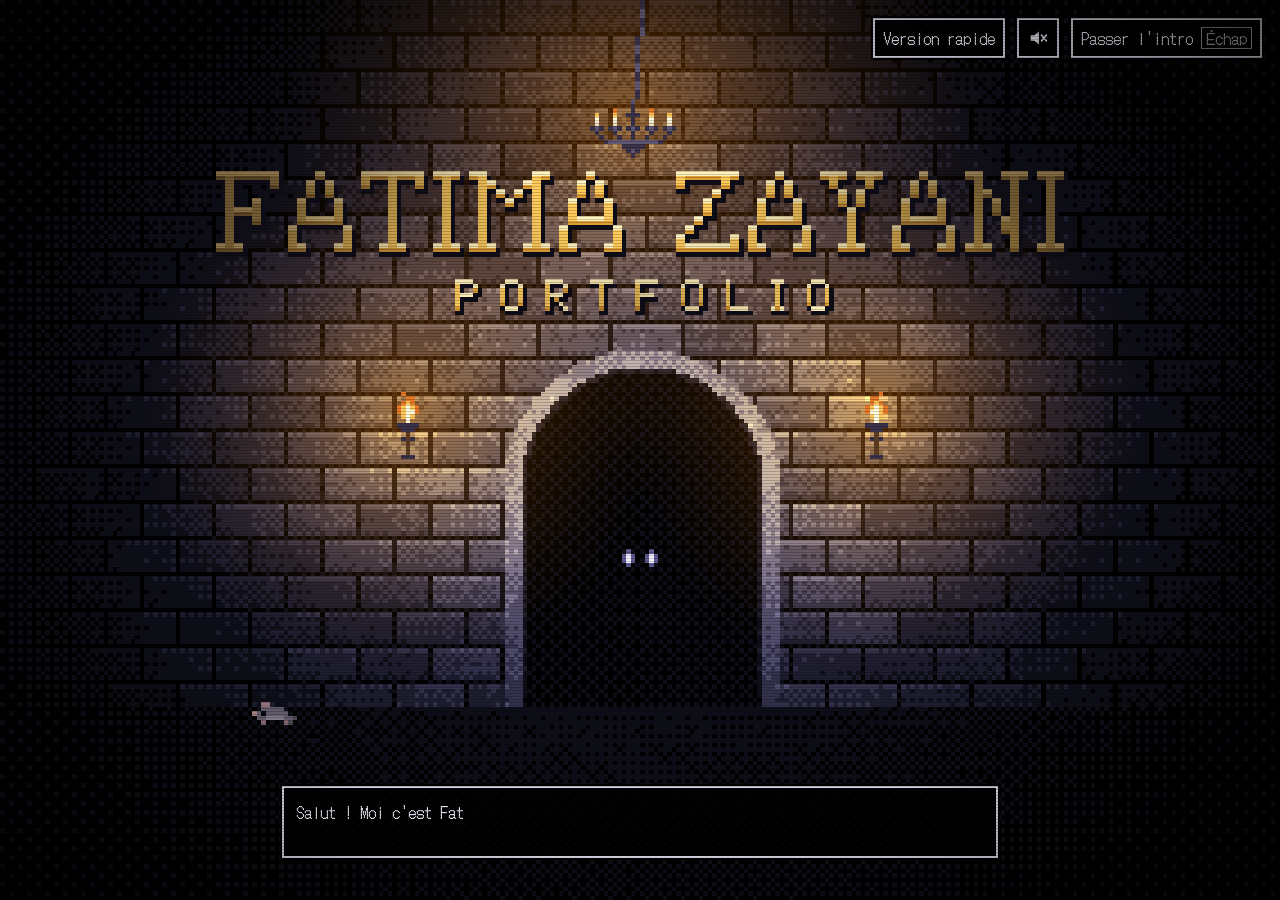
==== index.html @ e5840009 "new page, simple page" ====
<!DOCTYPE html>
<html lang="fr">
<head>
  <meta charset="UTF-8">
  <meta name="viewport" content="width=device-width, initial-scale=1.0, viewport-fit=cover">
  <title>Fatima Zayani — Designer UI/UX & développeuse</title>
  <meta name="description" content="Portfolio de Fatima Zayani, designer UI/UX et développeuse.">
  <link rel="stylesheet" href="css/style.css">

  <!-- Configuration (textes + chemins des assets) -->
  <script src="js/dialogues.js"></script>
  <script>
    // Décide AVANT l'affichage si l'intro doit se jouer, pour éviter
    // un flash du portfolio. On joue l'intro seulement si :
    //  - aucune ancre dans l'URL (lien direct type /#projets → portfolio),
    //  - et l'intro n'a jamais été vue (localStorage, peut être bloqué).
    (function () {
      var dejaVue = false;
      try {
        dejaVue = localStorage.getItem(window.INTRO_CONFIG.cleStockage) === "1";
      } catch (e) { /* stockage indisponible : on considère "pas vue" */ }
      if (!location.hash && !dejaVue) {
        document.documentElement.classList.add("intro-active");
      }
      // Thème actif posé tout de suite : la police et les effets d'écran
      // du thème s'appliquent aussi au portfolio, sans flash
      document.documentElement.dataset.themeUi = window.INTRO_CONFIG.themeActif;
    })();
  </script>
  <script src="js/police-pixel.js" defer></script>
  <script src="js/personnage-pixel.js" defer></script>
  <script src="js/son-neon.js" defer></script>
  <script src="js/fond-pixel.js" defer></script>
  <script src="js/projets.js" defer></script>
  <script src="js/piece-projets.js" defer></script>
  <script src="js/whoami.js" defer></script>
  <script src="js/piece-whoami.js" defer></script>
  <script src="js/contact.js" defer></script>
  <script src="js/piece-contact.js" defer></script>
  <script src="js/intro.js" defer></script>
</head>
<body>
  <!-- Le nom dessiné dans le décor est une image : vrai titre pour les
       lecteurs d'écran et les moteurs de recherche -->
  <h1 class="sr-only">Fatima Zayani — Portfolio</h1>

  <!-- ===================== INTRO ===================== -->
  <section id="intro" class="intro" aria-label="Introduction" aria-describedby="intro-aide" tabindex="-1">
    <p id="intro-aide" class="sr-only"></p>

    <!-- Décor : fond pixel art + portes. La « caméra » est zoomée sur la porte
         du milieu pendant les dialogues, puis entre dans la porte et arrive
         dans la salle aux trois portes -->
    <div class="decor" id="decor">
      <!-- Fond généré (js/fond-pixel.js), caché si une image est fournie -->
      <canvas class="fond-pixel" id="fond-pixel" aria-hidden="true"></canvas>
      <!-- Noir de l'entrée dans la porte -->
      <div class="voile" aria-hidden="true"></div>
      <!-- Une porte cliquable par destination (créées par js/intro.js) -->
      <nav class="portes" id="portes" aria-label="Choisis une porte" hidden></nav>
    </div>

    <!-- Pièce « Projets » (js/piece-projets.js) : un vieux bureau ; cliquer
         dessus ouvre l'inventaire des projets (données : js/projets.js) -->
    <div class="piece" id="piece-projets" role="region" aria-label="Le bureau des projets" tabindex="-1" hidden>
      <div class="piece-scene" id="piece-scene">
        <canvas class="piece-fond" id="piece-fond" aria-hidden="true"></canvas>
        <button type="button" class="piece-objet" id="piece-bureau">
          <span class="piece-etiquette" aria-hidden="true">Le bureau</span>
        </button>
      </div>
      <p class="piece-consigne" id="piece-consigne"></p>
      <button type="button" class="btn-cadre piece-retour" id="piece-retour">◁ Portes</button>

      <div class="inventaire" id="inventaire" role="dialog" aria-modal="true" aria-labelledby="inventaire-titre" hidden>
        <!-- Fond peint (tramé en pixels par js/piece-projets.js) -->
        <canvas class="inventaire-toile" id="inventaire-toile" aria-hidden="true"></canvas>
        <div class="inventaire-ecran">
          <header class="inventaire-haut">
            <h2 class="inventaire-titre" id="inventaire-titre"></h2>
            <div class="inventaire-onglets" id="inventaire-onglets" aria-label="Catégories"></div>
          </header>
          <section class="inventaire-sac" aria-labelledby="inventaire-rayon">
            <p class="inventaire-compteurs" id="inventaire-compteurs"></p>
            <h3 class="inventaire-rayon" id="inventaire-rayon"></h3>
            <div class="inventaire-casier">
              <ul class="inventaire-grille" id="inventaire-grille" aria-label="Documents"></ul>
              <div class="inventaire-glissiere" aria-hidden="true"></div>
            </div>
            <p class="inventaire-pied"><span>Plus récents</span><span id="inventaire-total"></span></p>
          </section>
          <div class="inventaire-vitrine" id="inventaire-vitrine" aria-hidden="true"></div>
          <section class="inventaire-detail" id="inventaire-detail" aria-live="polite"></section>
          <footer class="inventaire-touches">
            <span class="inventaire-aide" aria-hidden="true">
              <span class="fiche-touche">←↑→↓</span> Choisir
              <span class="fiche-touche">Q</span><span class="fiche-touche">E</span> Catégorie
            </span>
            <button type="button" class="inventaire-fermer" id="inventaire-fermer"><span class="fiche-touche" aria-hidden="true">Échap</span> Retour</button>
          </footer>
        </div>
      </div>
    </div>

    <!-- Pièce « whoami » (js/piece-whoami.js) : l'atelier. Elle peint, se
         retourne et parle ; cliquer sur elle ouvre sa fiche de personnage
         (figurine 3D js/figurine-3d.js + panneau ; données : js/whoami.js) -->
    <div class="piece piece-whoami" id="piece-whoami" role="region" aria-label="L'atelier" tabindex="-1" hidden>
      <div class="piece-scene">
        <canvas class="piece-fond" id="whoami-fond" aria-hidden="true"></canvas>
        <button type="button" class="piece-objet" id="whoami-perso">
          <span class="piece-etiquette" id="whoami-etiquette" aria-hidden="true"></span>
        </button>
      </div>
      <div class="eclair" aria-hidden="true"></div>
      <p class="piece-consigne" id="whoami-consigne" hidden></p>
      <div class="whoami-bulle" id="whoami-bulle" hidden>
        <p class="whoami-replique" id="whoami-replique" aria-hidden="true"></p>
        <p class="sr-only" id="whoami-replique-lue" aria-live="polite"></p>
      </div>
      <button type="button" class="btn-cadre piece-retour" id="whoami-retour">◁ Portes</button>

      <div class="fiche" id="fiche" role="dialog" aria-modal="true" aria-labelledby="fiche-nom" hidden>
        <canvas class="fiche-3d" id="fiche-3d" aria-hidden="true"></canvas>
        <div class="fiche-repli" id="fiche-repli" aria-hidden="true"></div>
        <div class="fiche-fondu" aria-hidden="true"></div>
        <p class="fiche-aide" aria-hidden="true">Glisse pour la faire tourner</p>
        <section class="fiche-panneau" id="fiche-panneau"></section>
        <button type="button" class="btn-cadre fiche-fermer" id="fiche-fermer">✕ Fermer</button>
      </div>
    </div>

    <!-- Pièce « Contact » (js/piece-contact.js) : le salon. Elle somnole
         près du feu ; le secrétaire ouvre une lettre (formulaire), le café
         copie l'adresse, les cadres sont les liens (données : js/contact.js).
         Les boutons des objets sont ajoutés dans .piece-scene par le script -->
    <div class="piece piece-contact" id="piece-contact" role="region" aria-label="Le salon" tabindex="-1" hidden>
      <div class="piece-scene">
        <canvas class="piece-fond" id="contact-fond" aria-hidden="true"></canvas>
      </div>
      <p class="piece-consigne" id="contact-consigne" hidden></p>
      <div class="whoami-bulle" id="contact-bulle" hidden>
        <p class="whoami-replique" id="contact-replique" aria-hidden="true"></p>
        <p class="sr-only" id="contact-replique-lue" aria-live="polite"></p>
      </div>
      <button type="button" class="btn-cadre piece-retour" id="contact-retour">◁ Portes</button>

      <div class="lettre" id="lettre" role="dialog" aria-modal="true" aria-labelledby="lettre-titre" hidden>
        <div class="lettre-pile">
        <div class="lettre-papier">
          <form class="lettre-formulaire" id="lettre-formulaire" novalidate>
            <h2 class="lettre-titre" id="lettre-titre"></h2>
            <label class="lettre-ligne lettre-corps">
              <span class="lettre-salutation"><span id="lettre-salutation"></span><span class="sr-only"> (ton message)</span></span>
              <textarea name="message" rows="6" required></textarea>
            </label>
            <label class="lettre-ligne">
              <span id="lettre-libelle-email"></span>
              <input type="email" name="email" autocomplete="email" required>
            </label>
            <label class="lettre-ligne">
              <span id="lettre-libelle-nom"></span>
              <input type="text" name="nom" autocomplete="name" required>
            </label>
            <!-- Piège à robots (Formspree ignore les envois qui le remplissent) -->
            <input type="text" name="_gotcha" class="lettre-piege" tabindex="-1" autocomplete="off" aria-hidden="true">
            <input type="hidden" name="_subject" value="Une lettre depuis le portfolio">
            <p class="lettre-erreur" id="lettre-erreur" role="alert"></p>
            <button type="submit" class="btn-cadre lettre-envoyer">
              <span id="lettre-envoyer-libelle"></span> ▷
            </button>
          </form>
          <div class="lettre-fin" id="lettre-fin" hidden>
            <div class="lettre-enveloppe" aria-hidden="true"><canvas></canvas></div>
            <h2 class="lettre-titre" id="lettre-fin-titre" tabindex="-1"></h2>
            <p id="lettre-fin-texte"></p>
            <button type="button" class="btn-cadre" id="lettre-encore">Écrire une autre lettre</button>
          </div>
        </div>
        <!-- Le cachet de cire qui tombe sur la lettre pliée -->
        <div class="lettre-cachet" id="lettre-cachet" aria-hidden="true"><canvas></canvas></div>
        </div>
        <button type="button" class="btn-cadre lettre-fermer" id="lettre-fermer">✕ Fermer</button>
      </div>
    </div>

    <!-- Encadré décoratif en haut à gauche (lignes dans js/dialogues.js) -->
    <div class="hud" id="hud" aria-hidden="true" hidden></div>

    <!-- Boutons toujours visibles en haut à droite -->
    <div class="intro-controles">
      <!-- Pour qui est pressé : la version en une page (express.html) -->
      <a class="btn-cadre" href="express.html">Version rapide</a>
      <button type="button" class="btn-cadre" id="btn-son" aria-pressed="false">
        <svg class="icone" viewBox="0 0 24 24" aria-hidden="true" focusable="false">
          <path d="M4 9h4l5-4v14l-5-4H4z" fill="currentColor"/>
          <path class="icone-son-off" d="M16 9l5 6M21 9l-5 6" stroke="currentColor" stroke-width="2" stroke-linecap="round"/>
          <path class="icone-son-on" d="M16 8.5a5 5 0 0 1 0 7M18.5 6a8.5 8.5 0 0 1 0 12" fill="none" stroke="currentColor" stroke-width="2" stroke-linecap="round"/>
        </svg>
        <span class="sr-only" id="btn-son-libelle"></span>
      </button>
      <button type="button" class="btn-cadre" id="btn-passer">
        <span id="btn-passer-libelle"></span> <kbd aria-hidden="true">Échap</kbd>
      </button>
    </div>

    <div class="scene">
      <!-- Personnage : 3 calques empilés (corps / yeux / pupilles).
           Caché tant qu'aucune image n'est définie dans js/dialogues.js -->
      <div class="personnage" id="personnage" aria-hidden="true" hidden>
        <img class="calque calque-corps" id="calque-corps" alt="">
        <img class="calque calque-yeux" id="calque-yeux" alt="">
        <img class="calque calque-pupilles" id="calque-pupilles" alt="">
      </div>

      <!-- Bulle de dialogue -->
      <div class="bulle" id="bulle">
        <div class="bulle-nom" id="bulle-nom"></div>
        <!-- Texte visible, tapé lettre par lettre (masqué aux lecteurs d'écran) -->
        <p class="bulle-texte" id="bulle-texte" aria-hidden="true"></p>
        <!-- Texte complet annoncé d'un coup aux lecteurs d'écran -->
        <p class="sr-only" id="bulle-live" aria-live="polite"></p>
        <ul class="choix" id="choix" aria-label="Choix" hidden></ul>
        <span class="bulle-fleche" id="bulle-fleche" aria-hidden="true"></span>
      </div>
    </div>
  </section>

  <!-- ===================== PORTFOLIO (provisoire) ===================== -->
  <div id="portfolio" class="portfolio">
    <header class="site-entete">
      <a class="site-nom" href="#haut" id="haut">Fatima Zayani</a>
      <nav aria-label="Navigation principale">
        <ul>
          <li><a href="#projets">Projets</a></li>
          <li><a href="#about">Qui suis-je ?</a></li>
          <li><a href="#contact">Contact</a></li>
        </ul>
      </nav>
    </header>

    <main>
      <section id="projets" class="section" aria-labelledby="titre-projets">
        <h2 id="titre-projets" tabindex="-1">Mes projets</h2>
        <p>Section provisoire — les études de cas arriveront ici.</p>
      </section>

      <section id="about" class="section" aria-labelledby="titre-about">
        <h2 id="titre-about" tabindex="-1">Qui suis-je ?</h2>
        <p>Section provisoire — présentation, parcours, outils.</p>
      </section>

      <section id="contact" class="section" aria-labelledby="titre-contact">
        <h2 id="titre-contact" tabindex="-1">Me contacter</h2>
        <p>Section provisoire — liens et formulaire de contact.</p>
      </section>
    </main>

    <footer class="site-pied">
      <button type="button" class="lien-bouton" id="btn-rejouer">Revoir l'intro</button>
    </footer>
  </div>
</body>
</html>
---- css/style.css ----
/* ============================================================
   Styles du portfolio + de l'intro façon jeu à dialogues
   Les images des cadres (9-slice) et leurs marges sont injectées
   par js/intro.js sous forme de variables CSS, depuis js/dialogues.js.
   ============================================================ */

@font-face {
  font-family: "Cinzel";
  src: url("../fonts/Cinzel-VariableFont_wght.ttf") format("truetype");
  font-weight: 400 900;
  font-display: swap;
}

/* Police bitmap du thème pc98 (OFL, réduite aux caractères latins) */
@font-face {
  font-family: "DotGothic16";
  src: url("../fonts/DotGothic16-latin.woff2") format("woff2");
  font-display: swap;
}

:root {
  /* Palette alignée sur le pack d'UI (ardoise sombre, accent bleu) */
  --fond: #000;
  --texte: #e8eef8;
  --texte-doux: #a9b4c6;
  --accent: #4c9aff;
  --focus: #ffd166;

  --police: "Cinzel", Georgia, serif;
  --police-texte: system-ui, -apple-system, "Segoe UI", Roboto, sans-serif;

  /* Échelle entière des cadres (écrasée par la config) */
  --s: 1;
  --duree-fondu: 600ms;
  /* Entrée dans la porte, puis arrivée dans la salle aux trois portes
     (lues aussi par js/intro.js) */
  --duree-entree: 1200ms;
  --duree-arrivee: 700ms;
}

*,
*::before,
*::after {
  box-sizing: border-box;
}

html,
body {
  margin: 0;
}

body {
  min-height: 100vh;
  background: var(--fond);
  color: var(--texte);
  font-family: var(--police-texte);
  line-height: 1.5;
}

/* Masqué visuellement mais lu par les lecteurs d'écran */
.sr-only {
  position: absolute !important;
  width: 1px;
  height: 1px;
  margin: -1px;
  padding: 0;
  overflow: hidden;
  clip: rect(0 0 0 0);
  white-space: nowrap;
  border: 0;
}

/* Focus visible partout (clavier) */
:focus-visible {
  outline: 3px solid var(--focus);
  outline-offset: 3px;
}

/* Focus programmatique sur des éléments non interactifs : pas d'anneau */
[tabindex="-1"]:focus {
  outline: none;
}

/* ============================================================
   États globaux (classes posées sur <html>)
   - intro-active : l'intro est affichée, le portfolio est caché
   - intro-sortie : fondu entre l'intro et le portfolio
   ============================================================ */

.intro {
  display: none;
}

.intro-active {
  overflow: hidden;
}

.intro-active .intro {
  display: block;
}

.intro-active .portfolio {
  visibility: hidden;
  opacity: 0;
}

.intro-active.intro-sortie .intro {
  opacity: 0;
  transition: opacity var(--duree-fondu) ease;
  pointer-events: none;
}

.intro-active.intro-sortie .portfolio {
  visibility: visible;
  opacity: 1;
  transition: opacity var(--duree-fondu) ease calc(var(--duree-fondu) / 3);
}

/* ============================================================
   Composants 9-slice : un cadre étiré via border-image.
   border-width reste à 0, c'est border-image-width qui dessine
   les bords ; le padding place le contenu à l'intérieur.
   ============================================================ */

.bulle,
.bulle-nom,
.btn-cadre {
  border-style: solid;
  border-width: 0;
  /* "repeat" pour du pixel art (bords texturés), "stretch" pour du vectoriel */
  border-image-repeat: var(--repetition, stretch);
}

/* Mode pixel art (pixelArt dans le thème) : pas de lissage */
.ui-pixel .bulle,
.ui-pixel .bulle-nom,
.ui-pixel .btn-cadre,
.ui-pixel .bulle-fleche,
.ui-pixel .calque {
  image-rendering: pixelated;
}

/* ============================================================
   INTRO
   ============================================================ */

.intro {
  position: fixed;
  inset: 0;
  z-index: 10;
  overflow: hidden; /* le décor zoomé déborde de l'écran */
  font-family: var(--police-texte);
  cursor: pointer;
  user-select: none;
  -webkit-tap-highlight-color: transparent;
  /* Fond noir ; l'image de fond (config "fond") vient se poser par-dessus */
  background: var(--fond-image, none) center / cover no-repeat var(--fond);
}

/* --- Décor : fond + portes, zoomés ensemble comme une caméra ---
   Pendant les dialogues, on voit la salle d'entrée en entier ;
   avec .entree-porte la caméra plonge dans sa porte jusqu'au noir, puis avec
   .vue-portes on arrive dans la salle aux trois portes. Le zoom et la
   position des portes viennent de js/fond-pixel.js (valeurs par défaut
   si on utilise une image de fond). */
.decor {
  --zoom: 1;
  --zoom-x: 50%;
  --zoom-y: 60%;
  --porte-largeur: 16%;
  --porte-hauteur: 37%;
  --porte-haut: 41%;
  --porte-espacement: 28%;
  --porte-centre: 50%;
  position: absolute;
  inset: 0;
  transform: scale(var(--zoom));
  transform-origin: var(--zoom-x) var(--zoom-y);
}

/* On avance dans l'arche, de plus en plus vite (le noir remplit l'écran) */
.entree-porte .decor {
  transform: scale(calc(var(--zoom) * 8));
  transition: transform var(--duree-entree) cubic-bezier(0.55, 0, 0.9, 0.45);
}

/* De l'autre côté : nouvelle salle, la caméra finit d'avancer en douceur */
.vue-portes .decor {
  transform: none;
  animation: arrivee var(--duree-arrivee) ease-out;
}

@keyframes arrivee {
  from { transform: scale(1.12); }
  to { transform: none; }
}

/* Noir pendant la traversée de la porte */
.voile {
  position: absolute;
  inset: 0;
  background: #000;
  opacity: 0;
  pointer-events: none;
}

.entree-porte .voile {
  opacity: 1;
  transition: opacity calc(var(--duree-entree) / 2) ease-in calc(var(--duree-entree) / 2);
}

.vue-portes .voile {
  transition: opacity var(--duree-arrivee) ease-out;
}

/* Fond pixel art généré : même proportions que l'écran, agrandi sans lissage */
.fond-pixel {
  position: absolute;
  inset: 0;
  display: block;
  width: 100%;
  height: 100%;
  image-rendering: pixelated;
}

.fond-pixel[hidden] {
  display: none;
}

/* --- Portes : un bouton posé sur chaque arche --- */
.portes {
  position: absolute;
  inset: 0;
  animation: portes-entree 300ms steps(3, end) both;
}

.portes[hidden] {
  display: none;
}

.porte {
  position: absolute;
  /* --i : -1, 0, 1… position de la porte par rapport au centre */
  left: calc(var(--porte-centre) + var(--i) * var(--porte-espacement) - var(--porte-largeur) / 2);
  top: var(--porte-haut);
  width: var(--porte-largeur);
  height: var(--porte-hauteur);
  padding: 0;
  border: 0;
  border-radius: 999px 999px 0 0; /* haut en demi-cercle, comme l'arche */
  background: none;
  color: var(--bouton-texte, var(--texte));
  font: inherit;
  cursor: pointer;
}

/* Porte active, avec une image de fond à la place du décor généré :
   l'ouverture s'éclaire en tramage. (Avec le décor généré, c'est la fumée
   dessinée par js/fond-pixel.js qui montre la porte survolée.) */
.decor:not(.avec-linteaux) .porte.est-actif {
  background:
    repeating-conic-gradient(rgba(216, 214, 228, 0.35) 0 25%, transparent 0 50%)
    0 0 / calc(var(--pixel, 4px) * 2) calc(var(--pixel, 4px) * 2);
}

/* Le tramage + la plaque suffisent à montrer le focus
   (outline transparent = anneau visible en mode contraste élevé) */
.porte:focus-visible {
  outline: 2px solid transparent;
}

/* Plaque au-dessus de la porte, dans le cadre des boutons du thème */
.porte-plaque {
  position: absolute;
  bottom: calc(100% + 12px);
  left: 50%;
  transform: translateX(-50%);
  display: flex;
  align-items: center;
  height: max(36px, var(--btn-hauteur, 36px));
  padding: var(--btn-pad);
  border-style: solid;
  border-width: 0;
  border-image-source: var(--btn-normal);
  border-image-slice: var(--btn-slice) fill;
  border-image-width: var(--btn-bord);
  border-image-repeat: var(--repetition, stretch);
  white-space: nowrap;
  font-size: 1rem;
}

.porte.est-actif .porte-plaque {
  border-image-source: var(--btn-survol);
  color: var(--bulle-choix-actif, #fff);
}

.ui-pixel .porte-plaque {
  image-rendering: pixelated;
}

/* Fond généré : le nom est gravé en pixels sur la stèle dessinée par
   js/fond-pixel.js. Le libellé HTML est posé exactement dessus (variables
   en % de la porte), invisible : il sert au clic et aux lecteurs d'écran. */
.avec-linteaux .porte-plaque {
  top: var(--plaque-haut);
  bottom: auto;
  left: var(--plaque-gauche);
  transform: none;
  width: var(--plaque-largeur);
  height: var(--plaque-hauteur);
  padding: 0;
  border-image: none;
  color: transparent;
  overflow: visible;
}

/* Porte active : la stèle s'entoure de curseurs */
.avec-linteaux .porte.est-actif .porte-plaque {
  border-image: none;
  color: transparent;
}

/* Flèches pixel art (triangle 4×7 agrandi ×2) plutôt qu'un caractère :
   un glyphe n'est pas centré dans sa police, ce dessin l'est au pixel près */
.avec-linteaux .porte.est-actif .porte-plaque::before,
.avec-linteaux .porte.est-actif .porte-plaque::after {
  content: "";
  position: absolute;
  top: 50%;
  width: 8px;
  height: 14px;
  margin-top: -7px;
  background: var(--bulle-choix-actif, #fff);
  -webkit-mask: url("data:image/svg+xml,<svg xmlns='http://www.w3.org/2000/svg' viewBox='0 0 4 7' shape-rendering='crispEdges'><path d='M0 0h1v1h1v1h1v1h1v1h-1v1h-1v1h-1v1h-1z'/></svg>") center / 100% 100% no-repeat;
  mask: url("data:image/svg+xml,<svg xmlns='http://www.w3.org/2000/svg' viewBox='0 0 4 7' shape-rendering='crispEdges'><path d='M0 0h1v1h1v1h1v1h1v1h-1v1h-1v1h-1v1h-1z'/></svg>") center / 100% 100% no-repeat;
}

/* À gauche, pointe vers la stèle */
.avec-linteaux .porte.est-actif .porte-plaque::before {
  right: calc(100% + 8px);
}

/* À droite, le même triangle retourné */
.avec-linteaux .porte.est-actif .porte-plaque::after {
  left: calc(100% + 8px);
  transform: scaleX(-1);
}

@keyframes portes-entree {
  from { opacity: 0; }
  to { opacity: 1; }
}

/* --- Encadré façon jeu en haut à gauche (même cadre que la bulle) --- */
.hud {
  position: absolute;
  top: max(16px, env(safe-area-inset-top));
  left: max(16px, env(safe-area-inset-left));
  z-index: 2;
  padding: var(--dlg-pad, 12px);
  border-style: solid;
  border-width: 0;
  border-image-source: var(--dlg-image);
  border-image-slice: var(--dlg-slice) fill;
  border-image-width: var(--dlg-bord);
  color: var(--bulle-texte, var(--texte));
  font-size: 1rem;
  line-height: 1.25;
  white-space: pre-line;
  pointer-events: none;
}

.hud[hidden] {
  display: none;
}

/* --- Boutons du haut (son + passer) --- */
.intro-controles {
  position: absolute;
  top: max(16px, env(safe-area-inset-top));
  right: max(16px, env(safe-area-inset-right));
  z-index: 2;
  display: flex;
  gap: 8px;
}

.btn-cadre {
  display: inline-flex;
  align-items: center;
  justify-content: center;
  gap: 0.5em;
  min-width: 44px;
  height: max(44px, var(--btn-hauteur, 44px));
  padding: var(--btn-pad);
  border-image-source: var(--btn-normal);
  border-image-slice: var(--btn-slice) fill;
  border-image-width: var(--btn-bord);
  background: none;
  color: var(--bouton-texte, var(--texte));
  font: 500 0.9rem/1 var(--police-texte);
  cursor: pointer;
}

a.btn-cadre {
  text-decoration: none;
}

.btn-cadre:hover {
  border-image-source: var(--btn-survol);
}

.btn-cadre:active {
  border-image-source: var(--btn-presse);
}

.btn-cadre kbd {
  font: 0.75rem/1 var(--police-texte);
  color: inherit;
  opacity: 0.75;
  border: 1px solid currentColor;
  border-radius: 4px;
  padding: 2px 4px;
}

.icone {
  width: 22px;
  height: 22px;
}

/* Icône du son selon l'état du bouton */
#btn-son[aria-pressed="false"] .icone-son-on,
#btn-son[aria-pressed="true"] .icone-son-off {
  display: none;
}

/* --- Scène : personnage + bulle --- */
.scene {
  position: absolute;
  inset: 0;
  display: flex;
  flex-direction: column;
  align-items: center;
  justify-content: flex-end; /* bulle en bas de l'écran, comme dans un jeu */
  gap: 1.5rem;
  padding: 88px 16px max(40px, env(safe-area-inset-bottom));
  overflow-y: auto; /* filet de sécurité sur les très petits écrans */
  /* La scène couvre l'écran : les clics passent au travers jusqu'aux portes */
  pointer-events: none;
}

.scene > * {
  pointer-events: auto;
}

/* --- Personnage : calques empilés, même canevas --- */
.personnage {
  position: relative;
  flex: none;
  height: clamp(150px, 34vh, 300px);
  aspect-ratio: var(--ratio-perso, 200 / 240);
  visibility: hidden;
}

.personnage[hidden] {
  display: none;
}

.personnage.est-visible {
  visibility: visible;
}

.personnage.apparait {
  animation: pop 450ms cubic-bezier(0.34, 1.56, 0.64, 1) both;
  transform-origin: 50% 90%;
}

/* Petit sautillement quand l'expression change */
.personnage.sautille {
  animation: sautille 260ms ease-out;
  transform-origin: 50% 100%;
}

.calque {
  position: absolute;
  inset: 0;
  width: 100%;
  height: 100%;
  pointer-events: none;
}

.calque[hidden] {
  display: none;
}

.calque-pupilles {
  will-change: transform;
}

/* --- Bulle de dialogue --- */
.bulle {
  position: relative;
  width: min(540px, 100%);
  transform-origin: 50% 100%;
  /* espace intérieur du thème : le texte reste dans la zone utile du cadre */
  padding: var(--dlg-pad, 24px);
  color: var(--bulle-texte, var(--texte));
  border-image-source: var(--dlg-image);
  border-image-slice: var(--dlg-slice) fill;
  border-image-width: var(--dlg-bord);
  opacity: 0;
}

.bulle.est-visible {
  opacity: 1;
}

.bulle.apparait {
  animation: bulle-entree 380ms ease-out both;
}

.bulle-nom {
  position: absolute;
  left: var(--nom-gauche, 24px);
  /* l'étiquette recouvre légèrement le haut de la bulle */
  bottom: calc(100% - var(--nom-chevauchement, 2px));
  min-width: var(--nom-min, 0);
  height: var(--nom-hauteur, 40px);
  padding: var(--nom-pad);
  padding-top: 0;
  padding-bottom: 0;
  border-image-source: var(--nom-image);
  border-image-slice: var(--nom-slice) fill;
  border-image-width: var(--nom-bord);
  /* La typo d'affichage est réservée aux noms */
  font-family: var(--police);
  font-weight: 700;
  font-size: 0.95rem;
  line-height: var(--nom-hauteur, 40px);
  text-align: center;
  color: var(--bulle-nom, var(--texte));
  /* Inclinaison facultative (à la Animal Crossing), réglée par thème */
  transform: rotate(var(--nom-inclinaison, 0deg));
  transform-origin: 0 100%;
}

.bulle-texte {
  margin: 0;
  min-height: 3em; /* deux lignes : la bulle ne change pas de taille */
  font-size: 1rem;
  font-weight: 400;
  line-height: 1.5;
  white-space: pre-line;
}

/* Avec des choix, pas besoin de réserver 2 lignes de texte */
.bulle:has(.choix:not([hidden])) .bulle-texte {
  min-height: 0;
}

/* Partie du texte pas encore "tapée" : réserve sa place pour éviter les sauts */
.bulle-texte .reste {
  visibility: hidden;
}

/* Flèche "suite" : une bande d'images (1 image = flèche fixe) */
.bulle-fleche {
  position: absolute;
  right: var(--fleche-droite, 16px);
  bottom: var(--fleche-bas, 8px);
  width: var(--fleche-largeur, 32px);
  height: var(--fleche-hauteur, 32px);
  background: var(--fleche-image) 0 0 / var(--fleche-bande, 32px) 100% no-repeat;
  visibility: hidden;
}

.bulle.attend-suite .bulle-fleche {
  visibility: visible;
  animation: clignote 1s steps(1, end) infinite;
}

/* Flèche en caractère (thème sans image de flèche) */
.fleche-texte .bulle-fleche {
  width: auto;
  height: auto;
  background: none;
  font-size: 0.75rem;
  line-height: 1;
  color: var(--bulle-texte, var(--texte));
}

/* Bande animée : on fait défiler les images par paliers */
.fleche-animee .bulle.attend-suite .bulle-fleche {
  animation: fleche-bande var(--fleche-duree, 0.66s) steps(var(--fleche-images, 4)) infinite;
}

/* --- Choix : liste de texte, curseur › devant le choix actif --- */
.choix {
  margin: 6px 0 0;
  padding: 0 0 0 1.2em;
  list-style: none;
}

.choix[hidden] {
  display: none;
}

.choix-btn {
  position: relative;
  display: block;
  width: 100%;
  min-height: 36px;
  padding: 4px 8px;
  background: none;
  border: 0;
  border-radius: 6px;
  color: var(--bulle-choix, var(--texte-doux));
  font: 500 1rem / 1.3 var(--police-texte);
  text-align: left;
  cursor: pointer;
}

.choix-btn.est-actif {
  color: var(--bulle-choix-actif, #fff);
}

/* Focus clavier : curseur ›, texte blanc et léger surlignage
   (outline transparent = anneau visible en mode contraste élevé) */
.choix-btn:focus-visible {
  outline: 2px solid transparent;
  background: var(--bulle-surlignage, rgba(255, 255, 255, 0.07));
}

.choix-btn::before {
  content: "›";
  position: absolute;
  right: 100%;
  top: 50%;
  margin-top: -0.55em;
  font-size: 1.6em;
  line-height: 1;
  color: var(--bulle-choix-actif, #fff);
  opacity: 0;
}

.choix-btn.est-actif::before {
  opacity: 1;
  animation: curseur 600ms ease-in-out infinite alternate;
}

/* ============================================================
   Animations
   ============================================================ */

@keyframes pop {
  0% { transform: scale(0.2); opacity: 0; }
  60% { transform: scale(1.08); opacity: 1; }
  100% { transform: scale(1); }
}

@keyframes sautille {
  0%, 100% { transform: translateY(0) scale(1, 1); }
  40% { transform: translateY(-6px) scale(0.98, 1.02); }
}

@keyframes bulle-entree {
  0% { opacity: 0; transform: scale(0.6, 0.4); }
  60% { opacity: 1; transform: scale(1.03, 1.05); }
  80% { transform: scale(0.99, 0.98); }
  100% { opacity: 1; transform: none; }
}

@keyframes fleche-bande {
  to { background-position: calc(-1 * var(--fleche-bande, 32px)) 0; }
}

@keyframes clignote {
  50% { opacity: 0; }
}

@keyframes curseur {
  from { transform: translateX(-3px); }
  to { transform: translateX(1px); }
}

/* Réduction des animations : ni pop, ni clignotement, ni fondu */
@media (prefers-reduced-motion: reduce) {
  :root {
    --duree-fondu: 0ms;
    --duree-entree: 0ms;
    --duree-arrivee: 0ms;
  }

  .portes,
  .vue-portes .decor {
    animation: none;
  }

  .personnage.apparait,
  .personnage.sautille,
  .bulle.apparait,
  .bulle.attend-suite .bulle-fleche,
  .fleche-animee .bulle.attend-suite .bulle-fleche,
  .choix-btn.est-actif::before {
    animation: none;
  }
}

/* ============================================================
   Mobile : bulle en bas, personnage au-dessus
   ============================================================ */

@media (max-width: 640px) {
  .scene {
    gap: 1.25rem;
    padding: 80px 16px max(16px, env(safe-area-inset-bottom));
  }

  .personnage {
    height: clamp(130px, 30vh, 230px);
  }

  .btn-cadre kbd {
    display: none;
  }

  .choix {
    padding-left: 1.1em;
  }

  .choix-btn {
    min-height: 44px; /* zone de tap confortable au doigt */
  }
}

/* Écrans très bas (téléphone en paysage) */
@media (max-height: 520px) {
  .scene {
    padding-top: 72px;
    gap: 0.75rem;
  }

  .personnage {
    height: clamp(90px, 26vh, 160px);
  }

  .bulle-texte {
    min-height: 0;
  }
}

/* ============================================================
   PORTFOLIO (provisoire)
   ============================================================ */

.portfolio {
  position: relative;
}

.site-entete {
  position: sticky;
  top: 0;
  z-index: 5;
  display: flex;
  flex-wrap: wrap;
  align-items: center;
  justify-content: space-between;
  gap: 8px 24px;
  padding: 12px 16px;
  background: rgba(7, 9, 13, 0.85);
  backdrop-filter: blur(6px);
  border-bottom: 1px solid #232b38;
}

.site-nom {
  font: 700 1.25rem/1 var(--police);
  color: var(--texte);
  text-decoration: none;
}

.site-entete ul {
  display: flex;
  flex-wrap: wrap;
  gap: 4px 20px;
  margin: 0;
  padding: 0;
  list-style: none;
}

.site-entete a:not(.site-nom) {
  display: inline-block;
  padding: 10px 2px;
  color: var(--texte);
  text-decoration: none;
}

.site-entete a:not(.site-nom):hover {
  color: var(--accent);
}

.section {
  max-width: 960px;
  min-height: 80vh;
  margin: 0 auto;
  padding: 64px 16px;
  scroll-margin-top: 64px;
}

.section h2 {
  margin: 0 0 16px;
  font: 700 clamp(1.6rem, 1.3rem + 1.5vw, 2.4rem) / 1.2 var(--police-texte);
}

.section p {
  color: var(--texte-doux);
}

.site-pied {
  padding: 32px 16px 48px;
  text-align: center;
}

.lien-bouton {
  padding: 12px 16px;
  background: none;
  border: 1px solid #52627c;
  border-radius: 8px;
  color: var(--texte-doux);
  font: 1rem var(--police-texte);
  cursor: pointer;
}

.lien-bouton:hover {
  color: var(--texte);
  border-color: var(--accent);
}

/* ============================================================
   Thème pc98 : police bitmap, cadres nets, lignes d'écran CRT
   (attribut data-theme-ui posé dans le <head> de index.html)
   ============================================================ */

:root[data-theme-ui="pc98"] {
  --fond: #000;
  --texte: #e4e2ee;
  --texte-doux: #a9a5c2;
  --accent: #ffffff;
  --trait: #d8d6e4;
  --police: "DotGothic16", ui-monospace, monospace;
  --police-texte: "DotGothic16", ui-monospace, monospace;
}

/* Police bitmap : tailles multiples de 16 px pour garder des pixels nets */
[data-theme-ui="pc98"] .bulle-nom,
[data-theme-ui="pc98"] .btn-cadre,
[data-theme-ui="pc98"] .choix-btn,
[data-theme-ui="pc98"] .bulle-texte {
  font-size: 16px;
  font-weight: 400;
}

[data-theme-ui="pc98"] .btn-cadre kbd {
  font-size: 16px;
  border-radius: 0;
}

/* Bulle large et basse, comme une boîte de dialogue de jeu PC-98 */
[data-theme-ui="pc98"] .bulle {
  width: min(720px, 100%);
}

[data-theme-ui="pc98"] .bulle-texte {
  line-height: 1.75;
}

[data-theme-ui="pc98"] .choix-btn {
  border-radius: 0;
}

/* Apparition en paliers (pas de rebond, plus « ordinateur ») */
@media (prefers-reduced-motion: no-preference) {
  [data-theme-ui="pc98"] .bulle.apparait {
    animation: cadre-pixel 240ms steps(4, end) both;
  }
}

@keyframes cadre-pixel {
  from { opacity: 0; transform: scaleY(0.1); }
  to { opacity: 1; transform: none; }
}

/* Lignes d'écran CRT + vignette, par-dessus tout le site (sans bloquer les clics) */
[data-theme-ui="pc98"] body::after {
  content: "";
  position: fixed;
  inset: 0;
  z-index: 50;
  pointer-events: none;
  background:
    repeating-linear-gradient(to bottom, rgba(0, 0, 0, 0.2) 0 1px, transparent 1px 3px),
    radial-gradient(ellipse at center, transparent 60%, rgba(0, 0, 0, 0.55) 100%);
}

/* L'encadré du haut prend trop de place sur un téléphone */
@media (max-width: 480px) {
  [data-theme-ui="pc98"] .hud {
    display: none;
  }
}

/* --- Portfolio en style pc98 --- */
[data-theme-ui="pc98"] .site-entete {
  background: #000;
  backdrop-filter: none;
  border-bottom: 2px solid var(--trait);
}

[data-theme-ui="pc98"] .site-nom {
  font: 400 16px/1 var(--police);
}

/* Menu : le lien survolé passe en vidéo inverse, avec un curseur ▷ */
[data-theme-ui="pc98"] .site-entete a:not(.site-nom) {
  padding: 10px 6px;
}

[data-theme-ui="pc98"] .site-entete a:not(.site-nom):hover,
[data-theme-ui="pc98"] .site-entete a:not(.site-nom):focus-visible {
  background: var(--trait);
  color: #000;
}

[data-theme-ui="pc98"] .site-entete a:not(.site-nom)::before {
  content: "▷ ";
  visibility: hidden;
}

[data-theme-ui="pc98"] .site-entete a:not(.site-nom):hover::before,
[data-theme-ui="pc98"] .site-entete a:not(.site-nom):focus-visible::before {
  visibility: visible;
}

/* Sections : un panneau encadré par section */
[data-theme-ui="pc98"] .section {
  min-height: 0;
  max-width: 920px;
  margin: 48px auto;
  padding: 28px 32px;
  border-style: solid;
  border-width: 0;
  border-image: url("../assets/ui/pc98/cadre.svg") 3 fill / 6px stretch;
}

[data-theme-ui="pc98"] .section h2 {
  font: 400 32px/1.25 var(--police-texte);
}

[data-theme-ui="pc98"] .section p {
  font-size: 16px;
  line-height: 1.75;
}

[data-theme-ui="pc98"] .lien-bouton {
  padding: 12px 18px;
  border-style: solid;
  border-width: 0;
  border-radius: 0;
  border-image: url("../assets/ui/pc98/cadre.svg") 3 fill / 6px stretch;
  color: var(--texte);
  font-size: 16px;
}

[data-theme-ui="pc98"] .lien-bouton:hover {
  border-image-source: url("../assets/ui/pc98/cadre-survol.svg");
}

@media (max-width: 640px) {
  [data-theme-ui="pc98"] .section {
    margin: 24px 16px;
    padding: 20px 18px;
  }

  [data-theme-ui="pc98"] .section h2 {
    font-size: 24px;
  }
}

/* Petits écrans : les linteaux sont proches, pas de curseurs autour du nom */
@media (max-width: 480px) {
  .avec-linteaux .porte.est-actif .porte-plaque::before,
  .avec-linteaux .porte.est-actif .porte-plaque::after {
    content: none;
  }
}

/* ============================================================
   PIÈCES explorables (derrière une porte) — js/piece-projets.js
   On y entre par un fondu au noir (classe vers-piece sur <html>).
   ============================================================ */

:root {
  --duree-piece: 500ms;
  --duree-zoom: 650ms;
}

@media (prefers-reduced-motion: reduce) {
  :root {
    --duree-piece: 0ms;
    --duree-zoom: 0ms;
  }
}

.vers-piece .voile {
  opacity: 1;
  transition: opacity var(--duree-piece) ease;
}

.piece {
  position: absolute;
  inset: 0;
  z-index: 1;
  background: #000;
  opacity: 0;
  transition: opacity var(--duree-piece) ease;
  cursor: default;
}

.piece[hidden] {
  display: none;
}

.piece.est-ouverte {
  opacity: 1;
}

.piece:focus {
  outline: none;
}

/* La « caméra » : elle se rapproche du bureau quand on clique dessus */
.piece-scene {
  position: absolute;
  inset: 0;
  transform-origin: var(--objet-x, 50%) var(--objet-y, 80%);
  transition: transform var(--duree-zoom) cubic-bezier(0.45, 0, 0.2, 1), filter var(--duree-zoom) ease;
}

.zoom-objet .piece-scene {
  transform: scale(var(--objet-zoom, 2));
}

.inventaire-visible .piece-scene {
  filter: brightness(0.4);
}

.piece-fond {
  display: block;
  width: 100%;
  height: 100%;
  image-rendering: pixelated;
}

/* Zone cliquable posée sur le bureau dessiné (contour doré au survol, dans le canevas) */
.piece-objet {
  position: absolute;
  left: var(--objet-gauche);
  top: var(--objet-haut);
  width: var(--objet-largeur);
  height: var(--objet-hauteur);
  padding: 0;
  border: 0;
  background: none;
  cursor: pointer;
}

.piece-objet:focus {
  outline: none; /* le contour doré dessiné autour du bureau sert d'indicateur */
}

.piece-etiquette {
  position: absolute;
  left: 50%;
  bottom: calc(100% + 8px);
  padding: 4px 12px;
  border-style: solid;
  border-width: 0;
  border-image: url("../assets/ui/pc98/cadre.svg") 3 fill / 6px stretch;
  color: #f2ca70;
  font: 400 16px/1.5 var(--police-texte);
  white-space: nowrap;
  transform: translateX(-50%);
  visibility: hidden;
  pointer-events: none;
}

.piece-objet:hover .piece-etiquette,
.piece-objet:focus-visible .piece-etiquette {
  visibility: visible;
}

.zoom-objet .piece-etiquette,
.zoom-objet .piece-consigne {
  visibility: hidden;
}

.piece-consigne {
  position: absolute;
  top: max(16px, env(safe-area-inset-top));
  left: 50%;
  max-width: calc(100% - 32px - 2 * 160px);
  margin: 0;
  padding: 8px 16px;
  border-style: solid;
  border-width: 0;
  border-image: url("../assets/ui/pc98/cadre.svg") 3 fill / 6px stretch;
  font: 400 16px/1.5 var(--police-texte);
  text-align: center;
  transform: translateX(-50%);
  pointer-events: none;
}

.piece-retour {
  position: absolute;
  top: max(16px, env(safe-area-inset-top));
  left: max(16px, env(safe-area-inset-left));
}

.inventaire-visible .piece-retour {
  visibility: hidden;
}

/* --- Inventaire : plein écran façon menu de jeu. Onglets en haut, grille
   de cases à gauche, le document en grand au centre, sa fiche à droite --- */
.inventaire {
  --or: #f2ca70;
  --or-pale: #ffe6a0;
  --or-sombre: #a57a2a;
  --ivoire: #f4ead2;
  --trait: rgba(242, 202, 112, 0.28);
  --rouge: #e0443a;
  position: absolute;
  inset: 0;
  z-index: 2;
  background: #0e0d12;
  color: var(--ivoire);
  font: 400 16px/1.6 var(--police-texte);
  text-align: left;
  animation: cadre-pixel 240ms steps(4, end) both;
}

.inventaire[hidden] {
  display: none;
}

.inventaire-toile {
  position: absolute;
  inset: 0;
  width: 100%;
  height: 100%;
  image-rendering: pixelated;
}

.inventaire-ecran {
  position: absolute;
  inset: 0;
  display: grid;
  grid-template-columns: minmax(280px, 380px) minmax(120px, 1fr) minmax(280px, 420px);
  grid-template-rows: auto minmax(0, 1fr) auto;
  grid-template-areas:
    "haut haut haut"
    "sac vitrine detail"
    "touches touches touches";
  gap: 20px 32px;
  padding: max(24px, env(safe-area-inset-top)) max(40px, 3vw) max(16px, env(safe-area-inset-bottom));
}

/* Cadre fin à 12 px du bord */
.inventaire-ecran::before {
  content: "";
  position: absolute;
  inset: 12px;
  border: 1px solid var(--trait);
  pointer-events: none;
}

/* Traits dorés en biais dans le coin haut gauche */
.inventaire-ecran::after {
  content: "";
  position: absolute;
  top: 0;
  left: 0;
  width: min(560px, 45vw);
  height: min(420px, 50vh);
  background:
    linear-gradient(142deg, transparent 49.8%, rgba(242, 202, 112, 0.45) 50%, transparent 50.2%),
    linear-gradient(118deg, transparent 69.8%, rgba(242, 202, 112, 0.3) 70%, transparent 70.2%),
    linear-gradient(160deg, transparent 29.8%, rgba(242, 202, 112, 0.25) 30%, transparent 30.2%);
  -webkit-mask-image: radial-gradient(circle at 0 0, #000 30%, transparent 75%);
  mask-image: radial-gradient(circle at 0 0, #000 30%, transparent 75%);
  pointer-events: none;
}

.inventaire-ecran > * {
  position: relative;
  z-index: 1;
  min-width: 0;
  min-height: 0;
}

/* ---------- Haut : titre à gauche, onglets à droite ---------- */
.inventaire-haut {
  grid-area: haut;
  display: flex;
  gap: 24px;
  align-items: center;
  justify-content: space-between;
  padding-bottom: 10px;
  border-bottom: 1px solid var(--trait);
  box-shadow: 0 4px 0 -3px var(--trait);
}

.inventaire-titre {
  display: flex;
  gap: 14px;
  align-items: center;
  margin: 0;
  color: var(--ivoire);
  font: 400 28px/1.2 var(--police-texte);
  letter-spacing: 0.14em;
  text-transform: uppercase;
  text-shadow: 0 0 12px rgba(242, 202, 112, 0.35);
}

/* Sceau : un losange dans un losange */
.inventaire-sceau {
  flex: none;
  width: 22px;
  height: 22px;
  border: 2px solid var(--or);
  background: radial-gradient(var(--or) 0 3px, transparent 4px);
  transform: rotate(45deg);
  box-shadow: 0 0 10px rgba(242, 202, 112, 0.4);
}

.inventaire-onglets {
  display: flex;
  align-items: center;
}

.inventaire-onglet {
  position: relative;
  padding: 2px 14px;
  border: 1px solid transparent;
  background: none;
  color: var(--texte-doux);
  font: 400 14px/1.6 var(--police-texte);
  letter-spacing: 0.1em;
  text-transform: uppercase;
  white-space: nowrap;
  cursor: pointer;
}

.inventaire-onglet + .inventaire-onglet::before {
  content: "";
  position: absolute;
  top: 25%;
  left: -1px;
  width: 1px;
  height: 50%;
  background: var(--texte-doux);
  opacity: 0.5;
}

.inventaire-onglet:hover {
  color: var(--ivoire);
}

.inventaire-onglet[aria-pressed="true"] {
  border-color: var(--or-sombre);
  background: linear-gradient(#3d2c12, #1d150a);
  color: var(--or-pale);
}

/* Coin replié en haut à droite de l'onglet choisi */
.inventaire-onglet[aria-pressed="true"]::after {
  content: "";
  position: absolute;
  top: -1px;
  right: -1px;
  border-style: solid;
  border-width: 0 8px 8px 0;
  border-color: transparent var(--or) transparent transparent;
}

.inventaire-onglet:focus-visible,
.inventaire-case:focus-visible,
.inventaire-fermer:focus-visible {
  outline: 2px solid var(--focus);
  outline-offset: 2px;
}

/* ---------- Gauche : la sacoche ---------- */
.inventaire-sac {
  grid-area: sac;
  display: flex;
  flex-direction: column;
}

.inventaire-compteurs {
  display: flex;
  gap: 24px;
  margin: 0 0 4px;
  font-size: 14px;
  letter-spacing: 0.06em;
}

.inventaire-rayon {
  display: flex;
  align-items: center;
  margin: 0 0 12px;
  font: 400 20px/1.4 var(--police-texte);
  letter-spacing: 0.06em;
}

.inventaire-casier {
  display: grid;
  grid-template-columns: minmax(0, 1fr) 14px;
  gap: 12px;
  flex: 0 1 auto;
  min-height: 0;
}

.inventaire-grille {
  display: grid;
  grid-template-columns: repeat(4, 72px);
  grid-auto-rows: 72px;
  gap: 12px;
  align-content: start;
  margin: 0;
  padding: 6px;
  overflow-y: auto;
  list-style: none;
  scrollbar-width: none;
}

/* Glissière décorative : un fil, une flèche à chaque bout, un losange au milieu */
.inventaire-glissiere {
  position: relative;
  background:
    linear-gradient(var(--trait), var(--trait)) center / 1px calc(100% - 28px) no-repeat;
}

.inventaire-glissiere::before,
.inventaire-glissiere::after {
  position: absolute;
  left: 0;
  width: 100%;
  color: var(--or-sombre);
  font-size: 10px;
  line-height: 14px;
  text-align: center;
}

.inventaire-glissiere::before {
  content: "▲";
  top: 0;
}

.inventaire-glissiere::after {
  content: "▼";
  bottom: 0;
}

.inventaire-pied {
  display: flex;
  justify-content: space-between;
  margin: 12px 26px 0 6px;
  font-size: 14px;
  letter-spacing: 0.06em;
}

/* Une case : fond teinté par la catégorie (la « rareté »), coin coloré,
   année en bas à droite comme la quantité d'un objet */
.inventaire-case {
  --rarete: #888;
  position: relative;
  display: grid;
  place-items: center;
  width: 72px;
  height: 72px;
  padding: 0;
  border: 2px solid color-mix(in srgb, var(--rarete) 45%, #0b0a10);
  background:
    radial-gradient(circle at 50% 40%, color-mix(in srgb, var(--rarete) 38%, #1a1622) 0%, color-mix(in srgb, var(--rarete) 14%, #0b0a10) 75%);
  box-shadow: inset 0 0 0 1px rgba(0, 0, 0, 0.6), 0 3px 0 rgba(0, 0, 0, 0.5);
  cursor: pointer;
  transition: border-color 120ms ease, box-shadow 120ms ease, transform 120ms ease;
}

.inventaire-case::before {
  content: "";
  position: absolute;
  top: -2px;
  right: -2px;
  border-style: solid;
  border-width: 0 14px 14px 0;
  border-color: transparent var(--rarete) transparent transparent;
}

.inventaire-case:hover {
  border-color: color-mix(in srgb, var(--rarete) 70%, #fff);
  transform: translateY(-2px);
}

.inventaire-case.est-choisi {
  border-color: var(--rouge);
  box-shadow: 0 0 0 1px var(--rouge), 0 0 14px rgba(224, 68, 58, 0.75), inset 0 0 10px rgba(224, 68, 58, 0.35);
}

.inventaire-case-annee {
  position: absolute;
  right: 4px;
  bottom: 0;
  color: var(--ivoire);
  font-size: 12px;
  line-height: 1.4;
  text-shadow: 1px 1px 0 #000, -1px 0 0 #000;
}

.icone-document {
  width: 48px;
  height: 48px;
  image-rendering: pixelated;
}

/* ---------- Centre : le document en grand ---------- */
.inventaire-vitrine {
  grid-area: vitrine;
  display: grid;
  place-items: center;
}

/* Ombre au sol sous le document */
.inventaire-vitrine::after {
  content: "";
  position: absolute;
  top: calc(50% + min(130px, 13vw));
  left: 50%;
  width: min(220px, 22vw);
  height: 18px;
  background: radial-gradient(closest-side, rgba(0, 0, 0, 0.65), transparent);
  transform: translateX(-50%);
  animation: ombre-flotte 4s ease-in-out infinite;
}

.icone-vitrine {
  width: min(256px, 26vw, 100%);
  height: auto;
  aspect-ratio: 1;
  filter: drop-shadow(0 0 24px rgba(255, 200, 120, 0.18)) drop-shadow(6px 10px 0 rgba(0, 0, 0, 0.45));
  animation:
    vitrine-entree 280ms steps(4, end) both,
    vitrine-flotte 4s ease-in-out 280ms infinite;
}

@keyframes vitrine-entree {
  from { opacity: 0; transform: scale(0.8); }
}

@keyframes vitrine-flotte {
  50% { transform: translateY(-8px); }
}

@keyframes ombre-flotte {
  50% { transform: translateX(-50%) scale(0.88); opacity: 0.7; }
}

/* ---------- Droite : la fiche ---------- */
.inventaire-detail {
  grid-area: detail;
  align-self: stretch;
  padding: 4px 24px;
  border-inline: 3px double var(--trait);
  overflow-y: auto;
  color: #ece0c4;
  scrollbar-color: #4a4566 transparent;
  scrollbar-width: thin;
}

.inventaire-detail p {
  margin: 0 0 12px;
}

/* Bandeau du nom : petite icône, nom en Cinzel, hachures dorées */
.detail-bandeau {
  display: flex;
  gap: 12px;
  align-items: center;
  padding: 8px 12px;
  border: 1px solid var(--or-sombre);
  background:
    repeating-linear-gradient(135deg, rgba(242, 202, 112, 0.12) 0 2px, transparent 2px 7px) right / 28% 100% no-repeat,
    linear-gradient(90deg, #2c2116, #17131c);
}

.icone-bandeau {
  flex: none;
  width: 32px;
  height: 32px;
  padding: 2px;
  border: 1px solid color-mix(in srgb, var(--rarete) 60%, #000);
  background: color-mix(in srgb, var(--rarete) 25%, #0b0a10);
  image-rendering: pixelated;
}

.detail-titre {
  flex: 1;
  margin: 0;
  color: var(--ivoire);
  font: 700 18px/1.3 "Cinzel", Georgia, serif;
  text-align: center;
}

.inventaire-detail .detail-rarete {
  display: flex;
  align-items: center;
  margin: 16px 0 4px;
  padding: 4px 12px;
  background: linear-gradient(90deg, color-mix(in srgb, var(--rarete) 22%, transparent), transparent 80%);
  color: var(--rarete);
}

.inventaire-detail .detail-rarete .fiche-losange {
  background: var(--rarete);
}

.inventaire-detail .detail-section {
  margin-bottom: 12px;
  padding: 0 12px 2px;
  border-bottom: 1px solid var(--trait);
  color: var(--texte-doux);
  letter-spacing: 0.08em;
}

.detail-etoile {
  margin-right: 6px;
  color: var(--or);
}

.inventaire-detail .detail-resume {
  color: var(--texte-doux);
}

.detail-libelle {
  color: var(--or);
}

.detail-outils,
.detail-effets {
  display: flex;
  flex-wrap: wrap;
  gap: 8px;
  margin: 0 0 12px;
  padding: 0;
  list-style: none;
}

.detail-outils li {
  padding: 0 8px;
  border: 1px solid var(--or-sombre);
  background: rgba(20, 16, 12, 0.8);
}

.detail-effets {
  flex-direction: column;
  gap: 0;
  color: #7cc48f;
}

.detail-liens {
  display: flex;
  flex-wrap: wrap;
  gap: 8px;
  margin-top: 16px;
}

.detail-liens .btn-cadre {
  text-decoration: none;
}

/* ---------- Bas : les touches ---------- */
.inventaire-touches {
  grid-area: touches;
  display: flex;
  gap: 24px;
  align-items: center;
  justify-content: flex-end;
  padding-top: 8px;
  border-top: 1px solid var(--trait);
  font-size: 15px;
  letter-spacing: 0.06em;
}

.inventaire-aide .fiche-touche + .fiche-touche {
  margin-left: 4px;
}

.inventaire-aide .fiche-touche:not(:first-child) {
  margin-left: 16px;
}

.inventaire-aide .fiche-touche + .fiche-touche:not(:first-child) {
  margin-left: 4px;
}

.inventaire-fermer {
  padding: 2px 4px;
  border: 0;
  background: none;
  color: var(--ivoire);
  font: inherit;
  letter-spacing: inherit;
  cursor: pointer;
}

.inventaire-fermer:hover {
  color: var(--or-pale);
}

@media (prefers-reduced-motion: reduce) {
  .icone-vitrine,
  .inventaire-vitrine::after {
    animation: none;
  }
}

/* Téléphone : tout s'empile et défile */
@media (max-width: 720px) {
  .inventaire-ecran {
    grid-template-columns: minmax(0, 1fr);
    grid-template-rows: none;
    grid-auto-rows: max-content;
    grid-template-areas: "haut" "sac" "vitrine" "detail" "touches";
    gap: 16px;
    padding: max(20px, env(safe-area-inset-top)) 16px 0;
    overflow-y: auto;
  }

  .inventaire-ecran::after {
    display: none;
  }

  .inventaire-haut {
    flex-direction: column;
    gap: 12px;
    align-items: stretch;
  }

  .inventaire-titre {
    font-size: 22px;
  }

  .inventaire-onglets {
    overflow-x: auto;
    scrollbar-width: none;
  }

  .inventaire-casier {
    display: block;
  }

  .inventaire-grille {
    grid-template-columns: repeat(auto-fill, 64px);
    grid-auto-rows: 64px;
    gap: 10px;
    overflow: visible;
  }

  .inventaire-glissiere,
  .inventaire-aide,
  .inventaire-vitrine::after {
    display: none;
  }

  .inventaire-pied {
    margin-right: 6px;
  }

  .inventaire-case {
    width: 64px;
    height: 64px;
  }

  .inventaire-case .icone-document {
    width: 40px;
    height: 40px;
  }

  .icone-vitrine {
    width: 144px;
  }

  .inventaire-detail {
    padding: 0;
    border: 0;
    overflow: visible;
  }

  .inventaire-touches {
    position: sticky;
    bottom: 0;
    padding: 8px 0 max(12px, env(safe-area-inset-bottom));
    background: #0e0d12;
  }
}

@media (max-width: 720px) {
  .piece-consigne {
    top: auto;
    bottom: max(16px, env(safe-area-inset-bottom));
    max-width: calc(100% - 32px);
  }
}

/* ============================================================
   PIÈCE « whoami » — l'atelier (js/piece-whoami.js)
   Elle peint, se retourne et parle ; un clic sur elle ouvre sa fiche
   de personnage : figurine 3D (js/figurine-3d.js) + panneau déplié.
   ============================================================ */

/* Tant qu'elle ne s'est pas retournée, pas d'étiquette au survol */
.piece-objet[aria-disabled="true"] {
  cursor: default;
}

.piece-objet[aria-disabled="true"] .piece-etiquette,
.zoom-objet .whoami-bulle,
.piece-whoami.zoom-objet .piece-retour {
  visibility: hidden;
}

/* Sa réplique, dans une boîte de dialogue en bas de l'écran */
.whoami-bulle {
  position: absolute;
  left: 50%;
  bottom: max(24px, env(safe-area-inset-bottom));
  width: min(720px, calc(100% - 32px));
  padding: 16px 24px;
  border-style: solid;
  border-width: 0;
  border-image: url("../assets/ui/pc98/cadre.svg") 3 fill / 6px stretch;
  font: 400 16px/1.75 var(--police-texte);
  text-align: left;
  transform: translateX(-50%);
  pointer-events: none;
}

.whoami-bulle[hidden] {
  display: none;
}

.whoami-replique {
  min-height: 3.5em;
  margin: 0;
}

@media (prefers-reduced-motion: no-preference) {
  .whoami-bulle.est-visible .whoami-replique {
    animation: cadre-pixel 240ms steps(4, end) both;
  }
}

/* Éclair doré quand on clique sur elle (pendant que la caméra s'approche) */
.eclair {
  position: absolute;
  inset: 0;
  z-index: 2;
  background: radial-gradient(circle at var(--objet-x, 50%) var(--objet-y, 60%), #fff6d8 0, rgba(242, 202, 112, 0.7) 18%, rgba(242, 202, 112, 0) 60%);
  opacity: 0;
  pointer-events: none;
}

@media (prefers-reduced-motion: no-preference) {
  .fiche-eclair .eclair {
    animation: eclair 800ms steps(6, end) 250ms both;
  }
}

@keyframes eclair {
  0% { opacity: 0; }
  45% { opacity: 1; }
  100% { opacity: 0; }
}

/* --- La fiche : l'atelier flouté derrière (ou une image, --fiche-image,
   depuis le champ « fond » de js/whoami.js), figurine, interface
   façon écran de personnage de jeu --- */
.fiche {
  position: absolute;
  inset: 0;
  z-index: 3;
  overflow: hidden;
  background:
    linear-gradient(rgba(8, 6, 12, 0.8), rgba(8, 6, 12, 0.8)),
    var(--fiche-image, none) center / cover no-repeat;
  -webkit-backdrop-filter: blur(6px) brightness(0.6);
  backdrop-filter: blur(6px) brightness(0.6);
  opacity: 0;
  transition: opacity 400ms ease;
}

.fiche[hidden] {
  display: none;
}

.fiche.est-ouverte {
  opacity: 1;
}

.fiche-3d {
  position: absolute;
  inset: 0;
  width: 100%;
  height: 100%;
  image-rendering: pixelated;
  cursor: grab;
  touch-action: none;
}

.fiche-3d:active {
  cursor: grabbing;
}

/* Sans WebGL : une carte (sprite de face / de dos) qui fait un tour */
.fiche-repli {
  display: none;
}

.sans-3d .fiche-3d {
  display: none;
}

.sans-3d .fiche-repli {
  position: absolute;
  inset: 0;
  display: grid;
  place-items: center;
  perspective: 800px;
  transition: transform 900ms cubic-bezier(0.45, 0, 0.2, 1);
}

.sans-3d.fiche-deployee .fiche-repli {
  transform: translateY(-6vh) scale(1.3);
}

.fiche-carte {
  position: relative;
  width: 160px;
  height: 320px;
  transform-style: preserve-3d;
}

@media (prefers-reduced-motion: no-preference) {
  .fiche-carte {
    animation: carte-tour 1.6s cubic-bezier(0.2, 0.7, 0.2, 1) both;
  }
}

@keyframes carte-tour {
  from { transform: scale(0.1) rotateY(0); }
  to { transform: scale(1) rotateY(360deg); }
}

.fiche-carte canvas {
  position: absolute;
  inset: 0;
  width: 100%;
  height: 100%;
  image-rendering: pixelated;
  backface-visibility: hidden;
}

.fiche-carte-derriere {
  transform: rotateY(180deg);
}

/* Fondu au noir : le bas du buste disparaît, les côtés s'assombrissent
   pour que les colonnes restent lisibles */
.fiche-fondu {
  position: absolute;
  inset: 0;
  background:
    linear-gradient(180deg, rgba(5, 3, 8, 0.7) 0%, rgba(5, 3, 8, 0) 14%, rgba(5, 3, 8, 0) 50%, rgba(5, 3, 8, 0.88) 72%, #050308 86%),
    linear-gradient(90deg, rgba(5, 3, 8, 0.92) 0%, rgba(5, 3, 8, 0) 34%, rgba(5, 3, 8, 0) 66%, rgba(5, 3, 8, 0.92) 100%);
  pointer-events: none;
}

.fiche-aide {
  display: none;
}

.fiche-fermer {
  position: absolute;
  top: max(20px, env(safe-area-inset-top));
  left: max(32px, 3vw);
  z-index: 1;
}

/* Couleurs de l'écran de personnage */
.fiche {
  --or: #f2ca70;
  --or-pale: #ffe6a0;
  --or-sombre: #a57a2a;
  --ivoire: #f4ead2;
  --trait: rgba(242, 202, 112, 0.28);
}

/* ---------- L'interface : une grille par-dessus toute la fiche ----------
   Le centre reste vide : on y attrape la figurine pour la faire tourner */
.fiche-panneau {
  position: absolute;
  inset: 0;
  display: grid;
  grid-template-columns: minmax(280px, 360px) minmax(0, 1fr) minmax(280px, 360px);
  grid-template-rows: auto minmax(0, 1fr) auto auto;
  grid-template-areas:
    "haut haut haut"
    "gauche . droite"
    "bas bas bas"
    "touches touches touches";
  gap: 20px 40px;
  padding: max(20px, env(safe-area-inset-top)) max(32px, 3vw) max(12px, env(safe-area-inset-bottom));
  color: var(--texte);
  font: 400 16px/1.6 var(--police-texte);
  text-align: left;
  visibility: hidden;
  pointer-events: none;
  transition: visibility 0s linear 600ms;
}

.fiche-deployee .fiche-panneau {
  visibility: visible;
  transition: visibility 0s;
}

.fiche-panneau > * {
  pointer-events: auto;
}

/* Équerres dorées aux quatre coins de l'écran */
.fiche-panneau::before {
  content: "";
  position: absolute;
  inset: 8px;
  background:
    linear-gradient(var(--or), var(--or)) top left / 28px 2px no-repeat,
    linear-gradient(var(--or), var(--or)) top left / 2px 28px no-repeat,
    linear-gradient(var(--or), var(--or)) top right / 28px 2px no-repeat,
    linear-gradient(var(--or), var(--or)) top right / 2px 28px no-repeat,
    linear-gradient(var(--or), var(--or)) bottom left / 28px 2px no-repeat,
    linear-gradient(var(--or), var(--or)) bottom left / 2px 28px no-repeat,
    linear-gradient(var(--or), var(--or)) bottom right / 28px 2px no-repeat,
    linear-gradient(var(--or), var(--or)) bottom right / 2px 28px no-repeat;
  opacity: 0.6;
  pointer-events: none;
}

/* Chaque bloc arrive à son tour, depuis son bord */
.fiche-bloc {
  opacity: 0;
  transition: opacity 350ms ease, transform 550ms cubic-bezier(0.2, 0.8, 0.2, 1);
  transition-delay: calc(300ms + var(--i, 0) * 120ms);
}

.fiche-haut { transform: translateY(-16px); }
.fiche-gauche { transform: translateX(-40px); }
.fiche-droite { transform: translateX(40px); }
.fiche-bas,
.fiche-touches { transform: translateY(24px); }

.fiche-deployee .fiche-bloc {
  opacity: 1;
  transform: none;
}

/* Petits éléments communs */
.fiche-losange {
  display: inline-block;
  flex: none;
  width: 6px;
  height: 6px;
  margin-right: 8px;
  background: var(--or);
  vertical-align: 0.15em;
  transform: rotate(45deg);
}

.fiche-libelle {
  color: var(--or);
}

.fiche-touche {
  display: inline-block;
  min-width: 24px;
  padding: 0 6px;
  border: 2px solid #4a4566;
  border-bottom-width: 4px;
  background: #15121e;
  color: var(--ivoire);
  font: 400 12px/18px var(--police-texte);
  text-align: center;
}

.fiche-panneau p {
  margin: 0 0 8px;
}

/* ---------- Haut : onglets au centre, niveau et rang à droite ---------- */
.fiche-haut {
  grid-area: haut;
  display: grid;
  grid-template-columns: 1fr auto 1fr;
  align-items: center;
  min-height: 48px;
  padding-bottom: 12px;
  border-bottom: 2px solid var(--trait);
}

.fiche-navigation {
  grid-column: 2;
  display: flex;
  gap: 12px;
  align-items: center;
}

.fiche-onglets {
  display: flex;
  gap: 4px;
}

.fiche-onglet {
  position: relative;
  padding: 4px 16px;
  border: 0;
  background: none;
  color: var(--texte-doux);
  font: 400 16px/1.5 var(--police-texte);
  letter-spacing: 0.12em;
  text-transform: uppercase;
  cursor: pointer;
}

.fiche-onglet:hover {
  color: var(--ivoire);
}

/* L'onglet choisi : doré, losange au-dessus, trait qui touche la ligne */
.fiche-onglet[aria-selected="true"] {
  color: var(--or);
}

.fiche-onglet[aria-selected="true"]::before {
  content: "";
  position: absolute;
  top: -8px;
  left: 50%;
  width: 8px;
  height: 8px;
  background: var(--or);
  box-shadow: 0 0 8px rgba(242, 202, 112, 0.8);
  transform: translateX(-50%) rotate(45deg);
}

.fiche-onglet[aria-selected="true"]::after {
  content: "";
  position: absolute;
  right: 12px;
  bottom: -14px;
  left: 12px;
  height: 2px;
  background: var(--or);
}

.fiche-onglet:focus-visible,
.fiche-case:focus-visible {
  outline: 2px solid var(--focus);
  outline-offset: 2px;
}

.fiche-etat {
  grid-column: 3;
  display: flex;
  gap: 16px;
  align-items: center;
  justify-self: end;
}

.fiche-niveau {
  display: flex;
  gap: 12px;
  align-items: center;
}

/* Insigne de niveau : un losange doré, le chiffre au centre */
.fiche-insigne {
  display: grid;
  place-items: center;
  width: 34px;
  height: 34px;
  border: 2px solid var(--or);
  background: linear-gradient(135deg, #5a4113, #1e1608);
  transform: rotate(45deg);
}

.fiche-insigne span {
  color: var(--ivoire);
  font: 700 14px/1 "Cinzel", Georgia, serif;
  transform: rotate(-45deg);
}

.fiche-exp {
  display: grid;
  grid-template-columns: auto 120px;
  gap: 0 8px;
  align-items: center;
  font-size: 12px;
}

.fiche-exp-valeur {
  grid-column: 2;
  color: var(--texte-doux);
  text-align: right;
}

.fiche-rang {
  padding: 0 10px;
  border: 2px solid var(--or);
  background: linear-gradient(#5a4113, #2b1e0b);
  color: var(--or-pale);
  font: 400 20px/1.5 var(--police-texte);
  letter-spacing: 0.08em;
  box-shadow: 0 0 12px rgba(242, 202, 112, 0.25);
}

/* ---------- Colonnes ---------- */
.fiche-gauche,
.fiche-droite {
  align-self: start;
  max-height: 100%;
  overflow: hidden auto;
  scrollbar-color: #4a4566 transparent;
  scrollbar-width: thin;
}

/* --- Gauche : identité et onglet choisi --- */
.fiche-gauche {
  grid-area: gauche;
}

.fiche-entete {
  display: flex;
  gap: 16px;
  align-items: center;
  margin-bottom: 12px;
}

.fiche-portrait {
  flex: none;
  width: 56px;
  height: 56px;
  padding: 6px;
  border-style: solid;
  border-width: 0;
  border-image: url("../assets/ui/pc98/cadre.svg") 3 fill / 6px stretch;
  background: #1a1426;
  box-sizing: content-box;
  image-rendering: pixelated;
}

.fiche-titres {
  flex: 1;
  min-width: 0;
}

.fiche-panneau .fiche-classe {
  display: flex;
  align-items: center;
  margin: 0;
  color: var(--or);
  font-size: 14px;
  letter-spacing: 0.08em;
  text-transform: uppercase;
}

/* Cinzel : réservée aux noms et aux grands chiffres */
.fiche-nom {
  margin: 2px 0 4px;
  color: var(--ivoire);
  font: 700 36px/1.1 "Cinzel", Georgia, serif;
  text-shadow: 0 0 16px rgba(242, 202, 112, 0.4);
}

.fiche-panneau .fiche-etoiles {
  display: flex;
  gap: 4px;
  margin: 0;
  color: var(--or);
}

.fiche-etoiles svg {
  width: 14px;
  height: 14px;
  shape-rendering: crispEdges;
}

.fiche-panneau .fiche-devise {
  margin: 0 0 16px;
  padding-left: 12px;
  border-left: 2px solid var(--trait);
  color: var(--texte-doux);
  font-style: italic;
}

/* Le contenu des onglets, dans un cadre PC-98 */
.fiche-page {
  padding: 16px;
  border-style: solid;
  border-width: 0;
  border-image: url("../assets/ui/pc98/cadre.svg") 3 fill / 6px stretch;
  background: rgba(11, 10, 16, 0.85);
}

.fiche-page[hidden] {
  display: none;
}

@media (prefers-reduced-motion: no-preference) {
  .fiche-page:not([hidden]) {
    animation: page-entree 300ms cubic-bezier(0.2, 0.8, 0.2, 1);
  }
}

@keyframes page-entree {
  from { opacity: 0; transform: translateX(-12px); }
}

/* Profil : libellé à gauche, valeur à droite, pointillés entre les lignes */
.fiche-profil {
  display: grid;
  grid-template-columns: auto 1fr;
  margin: 0;
}

.fiche-profil dt,
.fiche-profil dd {
  padding: 6px 0;
  border-bottom: 1px dashed #3a3650;
}

.fiche-profil dt {
  color: var(--texte-doux);
}

.fiche-profil dd {
  margin: 0;
  color: var(--ivoire);
  text-align: right;
}

.fiche-profil dt:last-of-type,
.fiche-profil dd:last-of-type {
  border-bottom: 0;
}

/* Quêtes : une frise verticale, un losange par étape */
.fiche-quetes {
  position: relative;
  margin: 0;
  padding: 0 0 0 20px;
  list-style: none;
}

.fiche-quetes::before {
  content: "";
  position: absolute;
  top: 8px;
  bottom: 8px;
  left: 3px;
  width: 2px;
  background: var(--trait);
}

.fiche-quetes li {
  position: relative;
  display: grid;
  padding: 0 0 12px;
}

.fiche-quetes li::before {
  content: "";
  position: absolute;
  top: 8px;
  left: -20px;
  width: 8px;
  height: 8px;
  background: var(--or);
  transform: rotate(45deg);
}

.fiche-annee {
  color: var(--or);
  font-size: 14px;
}

.fiche-quete {
  color: var(--ivoire);
}

.fiche-lieu {
  color: var(--texte-doux);
  font-size: 14px;
}

/* Barres segmentées, qui se remplissent en paliers */
.fiche-barre {
  position: relative;
  display: block;
  height: 10px;
  border: 2px solid #3a3650;
  background: #15121e;
}

.fiche-barre i {
  position: absolute;
  top: 0;
  bottom: 0;
  left: 0;
  width: 0;
  background: repeating-linear-gradient(90deg, var(--or) 0 6px, var(--or-sombre) 6px 8px);
  transition: width 900ms steps(12, end);
  transition-delay: calc(650ms + var(--i, 0) * 120ms);
}

.fiche-barre-exp i {
  background: repeating-linear-gradient(90deg, #7fa8e0 0 6px, #3d5f8f 6px 8px);
}

.fiche-deployee .fiche-barre i {
  width: var(--v);
}

.fiche-sous-titre {
  display: flex;
  gap: 12px;
  align-items: center;
  margin: 0 0 12px;
  color: var(--or);
  font: 400 14px/1.5 var(--police-texte);
  letter-spacing: 0.16em;
  text-transform: uppercase;
}

/* Un filet doré après le titre */
.fiche-sous-titre::after {
  content: "";
  flex: 1;
  height: 2px;
  background: linear-gradient(90deg, var(--trait), transparent);
}

/* --- Droite : l'équipement --- */
.fiche-droite {
  grid-area: droite;
}

/* Une case d'inventaire : cadre pixel, fond doré sombre, lueur au survol */
.fiche-case {
  position: relative;
  display: grid;
  place-items: center;
  margin: 0;
  padding: 0;
  border: 2px solid #4a4566;
  background: radial-gradient(circle at 50% 30%, #5a4113 0%, #2b1e0b 60%, #140e05 100%);
  color: var(--or-pale);
  cursor: pointer;
  transition: border-color 150ms ease, box-shadow 150ms ease;
}

.fiche-case:hover,
.fiche-case.est-choisie,
.fiche-case[aria-pressed="true"] {
  border-color: var(--or);
  box-shadow: 0 0 10px rgba(242, 202, 112, 0.45), inset 0 0 8px rgba(242, 202, 112, 0.25);
}

/* Tenues : une ligne, le nom à gauche, les petites cases à droite */
.fiche-tenues {
  display: flex;
  gap: 12px;
  align-items: center;
  justify-content: space-between;
  margin-bottom: 16px;
}

.fiche-panneau .fiche-tenues-libelle {
  display: grid;
  margin: 0;
  font-size: 14px;
  line-height: 1.4;
}

.fiche-tenue-nom {
  color: var(--ivoire);
}

.fiche-tenues-liste {
  display: flex;
  gap: 6px;
}

.fiche-tenue {
  width: 44px;
  height: 44px;
  overflow: hidden;
}

.fiche-tenue img {
  display: block;
  width: 100%;
  height: 100%;
  object-fit: cover;
  filter: grayscale(0.7) brightness(0.6);
  transition: filter 150ms ease;
}

.fiche-tenue:hover img,
.fiche-tenue[aria-pressed="true"] img {
  filter: none;
}

.sans-3d .fiche-tenues {
  display: none;
}

/* Compétences : grille de cases, niveau dans le coin */
.fiche-competences {
  display: grid;
  grid-template-columns: repeat(4, minmax(0, 1fr));
  gap: 6px;
  margin: 0;
  padding: 0;
  list-style: none;
}

.fiche-objet {
  width: 100%;
  aspect-ratio: 1;
  padding: 4px;
}

.fiche-objet-nom {
  font: 400 12px/1.25 var(--police-texte);
  text-align: center;
  -webkit-hyphens: auto;
  hyphens: auto;
}

/* La fiche (et l'inventaire des projets) sont des fenêtres modales : les
   boutons du haut de l'intro (son, passer) les recouvriraient, on les cache
   tant qu'elles sont ouvertes */
body:has(.fiche.est-ouverte) .intro-controles,
body:has(.inventaire:not([hidden])) .intro-controles {
  display: none;
}

.fiche-objet-niveau {
  position: absolute;
  top: 2px;
  left: 4px;
  color: var(--ivoire);
  font: 400 11px/1 var(--police-texte);
}

/* Fiche de l'objet survolé, comme la description d'un objet de jeu */
.fiche-detail {
  margin-top: 12px;
  padding: 12px 16px;
  border-style: solid;
  border-width: 0;
  border-image: url("../assets/ui/pc98/cadre.svg") 3 fill / 6px stretch;
  background: rgba(11, 10, 16, 0.85);
}

.fiche-panneau .fiche-detail-nom {
  margin: 0;
  color: var(--ivoire);
  font: 700 20px/1.3 "Cinzel", Georgia, serif;
}

.fiche-panneau .fiche-detail-type {
  display: flex;
  align-items: center;
  margin: 0;
  color: var(--or);
  font-size: 14px;
}

.fiche-panneau .fiche-detail-texte {
  margin: 8px 0 0;
  color: var(--texte-doux);
  font-size: 14px;
}

.fiche-liens {
  display: flex;
  flex-wrap: wrap;
  gap: 8px;
  margin-top: 16px;
}

.fiche-liens .btn-cadre {
  text-decoration: none;
}

/* ---------- Bas : les attributs en gros chiffres ---------- */
.fiche-bas {
  grid-area: bas;
  padding-top: 12px;
  border-top: 2px solid var(--trait);
}

.fiche-attributs {
  display: flex;
  flex-wrap: wrap;
  justify-content: center;
  margin: 0;
  padding: 0;
  list-style: none;
}

.fiche-attributs li {
  display: grid;
  grid-template-columns: auto 1fr;
  gap: 2px 0;
  align-items: center;
  min-width: 150px;
  padding: 0 24px;
}

/* Séparateur vertical entre deux attributs */
.fiche-attributs li + li {
  border-left: 1px solid var(--trait);
}

.fiche-attribut {
  color: var(--texte-doux);
  font-size: 12px;
  letter-spacing: 0.14em;
  text-transform: uppercase;
}

.fiche-nombre {
  grid-column: 1 / -1;
  color: var(--ivoire);
  font: 700 32px/1.1 "Cinzel", Georgia, serif;
  text-align: center;
  text-shadow: 0 0 12px rgba(242, 202, 112, 0.35);
}

.fiche-attributs .fiche-barre {
  grid-column: 1 / -1;
  height: 6px;
  border-width: 1px;
}

/* ---------- Tout en bas : les touches ---------- */
.fiche-touches {
  grid-area: touches;
  display: flex;
  flex-wrap: wrap;
  gap: 8px 24px;
  justify-content: center;
  color: var(--texte-doux);
  font-size: 12px;
}

.fiche-rappel {
  display: inline-flex;
  gap: 6px;
  align-items: center;
}

/* Sans souris, les rappels de touches n'ont pas de sens */
@media (hover: none), (pointer: coarse) {
  .fiche-touches,
  .fiche-navigation .fiche-touche {
    display: none;
  }
}

/* Écran moyen : colonnes plus étroites */
@media (max-width: 1200px) {
  .fiche-panneau {
    grid-template-columns: minmax(240px, 300px) minmax(0, 1fr) minmax(240px, 300px);
    gap: 16px 24px;
  }

  .fiche-nom {
    font-size: 28px;
  }

  .fiche-attributs li {
    min-width: 120px;
    padding: 0 16px;
  }

  .fiche-nombre {
    font-size: 26px;
  }

  .fiche-exp {
    display: none;
  }
}

/* Écran étroit ou vertical : elle en haut, l'interface défile en dessous
   (même condition que cadrage() dans js/piece-whoami.js) */
@media (max-width: 720px), (orientation: portrait) {
  .sans-3d.fiche-deployee .fiche-repli {
    transform: translateY(-25vh) scale(0.6);
  }

  .fiche-fondu {
    background: linear-gradient(180deg, rgba(5, 3, 8, 0) 40%, rgba(5, 3, 8, 0.9) 62%, #050308 75%);
  }

  .fiche-panneau::before,
  .fiche-touches {
    display: none;
  }

  /* Tout l'écran défile ; on laisse de la place à elle en haut */
  .fiche-panneau {
    display: flex;
    flex-direction: column;
    gap: 24px;
    padding: 58vh 16px max(24px, env(safe-area-inset-bottom));
    overflow: hidden auto;
    pointer-events: auto;
  }

  .fiche-panneau > * {
    flex: none;
  }

  /* Ordre : niveau et onglets, identité et onglet, attributs, équipement */
  .fiche-haut {
    display: flex;
    flex-direction: column-reverse;
    gap: 16px;
    align-items: center;
  }

  .fiche-exp {
    display: grid;
  }

  .fiche-gauche,
  .fiche-droite {
    max-height: none;
    overflow: visible;
  }

  .fiche-droite {
    order: 1;
  }

  .fiche-onglet {
    padding: 4px 8px;
    font-size: 14px;
  }

  .fiche-onglet[aria-selected="true"]::after {
    bottom: -2px;
  }

  .fiche-nom {
    font-size: 26px;
  }

  .fiche-portrait {
    width: 40px;
    height: 40px;
  }

  .fiche-attributs {
    display: grid;
    grid-template-columns: repeat(2, minmax(0, 1fr));
    gap: 16px 0;
  }

  .fiche-attributs li {
    min-width: 0;
    padding: 0 12px;
  }

  .fiche-attributs li + li {
    border-left: 0;
  }

  .fiche-nombre {
    font-size: 24px;
  }

  .whoami-bulle {
    padding: 12px 16px;
  }
}

@media (prefers-reduced-motion: reduce) {
  .fiche,
  .fiche-panneau,
  .fiche-bloc,
  .fiche-barre i,
  .sans-3d .fiche-repli {
    transition: none !important;
  }
}

@media (max-width: 720px) {
  /* La bulle occupe le bas : la consigne de l'atelier reste en haut */
  .piece-whoami .piece-consigne {
    top: calc(max(16px, env(safe-area-inset-top)) + 56px);
    bottom: auto;
  }
}

/* ============================================================
   PIÈCE « Contact » — le salon (js/piece-contact.js)
   Elle somnole près du feu ; le secrétaire ouvre une lettre sur
   parchemin qui se plie, se scelle à la cire et s'envole.
   ============================================================ */

/* Les objets n'ont pas tous la même taille : l'étiquette ne déborde pas */
.piece-contact .piece-etiquette {
  z-index: 1;
}

.piece-contact.zoom-objet .piece-retour {
  visibility: hidden;
}

/* --- La lettre --- */
.lettre {
  position: absolute;
  inset: 0;
  z-index: 2;
  display: grid;
  place-items: center;
  padding: 72px 16px 24px;
  overflow: hidden;
  animation: cadre-pixel 240ms steps(4, end) both;
}

.lettre[hidden] {
  display: none;
}

.lettre-pile {
  position: relative;
  width: min(560px, 100%);
  max-height: 100%;
  display: grid;
  transition: transform 600ms steps(6, end);
}

.lettre-papier {
  max-height: calc(100vh - 96px);
  max-height: calc(100dvh - 96px);
  overflow: auto;
  padding: 32px 40px;
  /* Parchemin : bords brunis, ombre portée en escalier, liseré sombre */
  background:
    radial-gradient(ellipse at center, rgba(0, 0, 0, 0) 55%, rgba(94, 60, 24, 0.35) 100%),
    #d9c599;
  box-shadow:
    inset 0 0 0 2px #8b7350,
    0 0 0 2px #3a2d1b,
    6px 6px 0 2px #000;
  color: #2b1d10;
  font: 400 16px/1.75 var(--police-texte);
  text-align: left;
  transform-origin: 50% 50%;
  transition: transform 450ms steps(3, end), filter 450ms steps(3, end);
}

.lettre-titre {
  margin: 0 0 16px;
  color: #6e1820;
  font: 400 24px/1.3 var(--police-texte);
  letter-spacing: 0.04em;
}

.lettre-ligne {
  display: grid;
  gap: 4px;
  margin-bottom: 16px;
}

.lettre-salutation {
  font-size: 18px;
}

.lettre input,
.lettre textarea {
  width: 100%;
  margin: 0;
  padding: 2px 4px;
  border: 0;
  border-bottom: 2px dashed #8b7350;
  border-radius: 0;
  background: transparent;
  color: #1a1008;
  font: inherit;
}

/* Papier ligné pour le message */
.lettre textarea {
  min-height: calc(1.75em * 6);
  border: 0;
  background: repeating-linear-gradient(transparent 0 calc(1.75em - 2px), rgba(94, 75, 47, 0.45) calc(1.75em - 2px) 1.75em);
  line-height: 1.75em;
  resize: vertical;
}

.lettre input::placeholder,
.lettre textarea::placeholder {
  color: #6f5d40;
  opacity: 1;
}

.lettre input:focus-visible,
.lettre textarea:focus-visible {
  outline: 3px solid #6e1820;
  outline-offset: 2px;
}

.lettre [aria-invalid="true"] {
  border-bottom-color: #8a1e2c;
  background-color: rgba(138, 30, 44, 0.1);
}

.lettre-piege {
  position: absolute;
  left: -9999px;
  width: 1px;
  height: 1px;
}

.lettre-erreur {
  min-height: 1.75em;
  margin: 0 0 8px;
  color: #8a1e2c;
}

.lettre-erreur:empty {
  min-height: 0;
}

.lettre-envoyer {
  justify-self: end;
}

.lettre-formulaire {
  display: grid;
}

.lettre-fermer {
  position: absolute;
  top: max(16px, env(safe-area-inset-top));
  left: max(16px, env(safe-area-inset-left));
}

/* Le cachet de cire : tombe sur la lettre pliée, en gros pixels */
.lettre-cachet {
  position: absolute;
  left: 50%;
  top: 50%;
  width: 64px;
  height: 64px;
  opacity: 0;
  transform: translate(-50%, -50%) scale(2.5);
  transition: opacity 300ms steps(3, end), transform 300ms steps(3, end);
  pointer-events: none;
}

.lettre canvas {
  display: block;
  width: 100%;
  height: 100%;
  image-rendering: pixelated;
}

/* 1. La lettre se plie */
.est-pliee .lettre-papier {
  transform: scaleY(0.3);
  filter: brightness(0.85);
}

.est-pliee .lettre-papier > * {
  visibility: hidden;
}

/* 2. Le cachet tombe dessus */
.est-scellee .lettre-cachet {
  opacity: 1;
  transform: translate(-50%, -50%);
}

/* 3. Elle s'envole */
.est-envoyee .lettre-pile {
  transform: translate(40vw, -120vh) rotate(-14deg);
}

.est-pliee .lettre-fermer {
  visibility: hidden;
}

/* Accusé d'envoi : une enveloppe scellée */
.lettre-fin {
  display: grid;
  justify-items: center;
  gap: 8px;
  text-align: center;
}

.lettre-fin:not([hidden]) {
  animation: cadre-pixel 240ms steps(4, end) both;
}

.lettre-fin[hidden] {
  display: none;
}

.lettre-fin p {
  margin: 0 0 8px;
}

.lettre-enveloppe {
  position: relative;
  display: grid;
  place-items: center;
  width: 120px;
  height: 76px;
  margin-bottom: 8px;
  background:
    linear-gradient(to bottom right, transparent calc(50% - 1px), #8b7350 calc(50% - 1px) calc(50% + 1px), transparent calc(50% + 1px)) left top / 50% 70% no-repeat,
    linear-gradient(to bottom left, transparent calc(50% - 1px), #8b7350 calc(50% - 1px) calc(50% + 1px), transparent calc(50% + 1px)) right top / 50% 70% no-repeat,
    #cdb88a;
  box-shadow: inset 0 0 0 2px #5e4b2f, 4px 4px 0 #3a2d1b;
}

.lettre-enveloppe canvas {
  width: 32px;
  height: 32px;
  margin-top: 8px;
}

@media (max-width: 720px) {
  .lettre-papier {
    padding: 20px;
  }

  .lettre-titre {
    font-size: 20px;
  }
}

@media (prefers-reduced-motion: reduce) {
  .lettre-pile,
  .lettre-papier,
  .lettre-cachet {
    transition: none;
  }
}
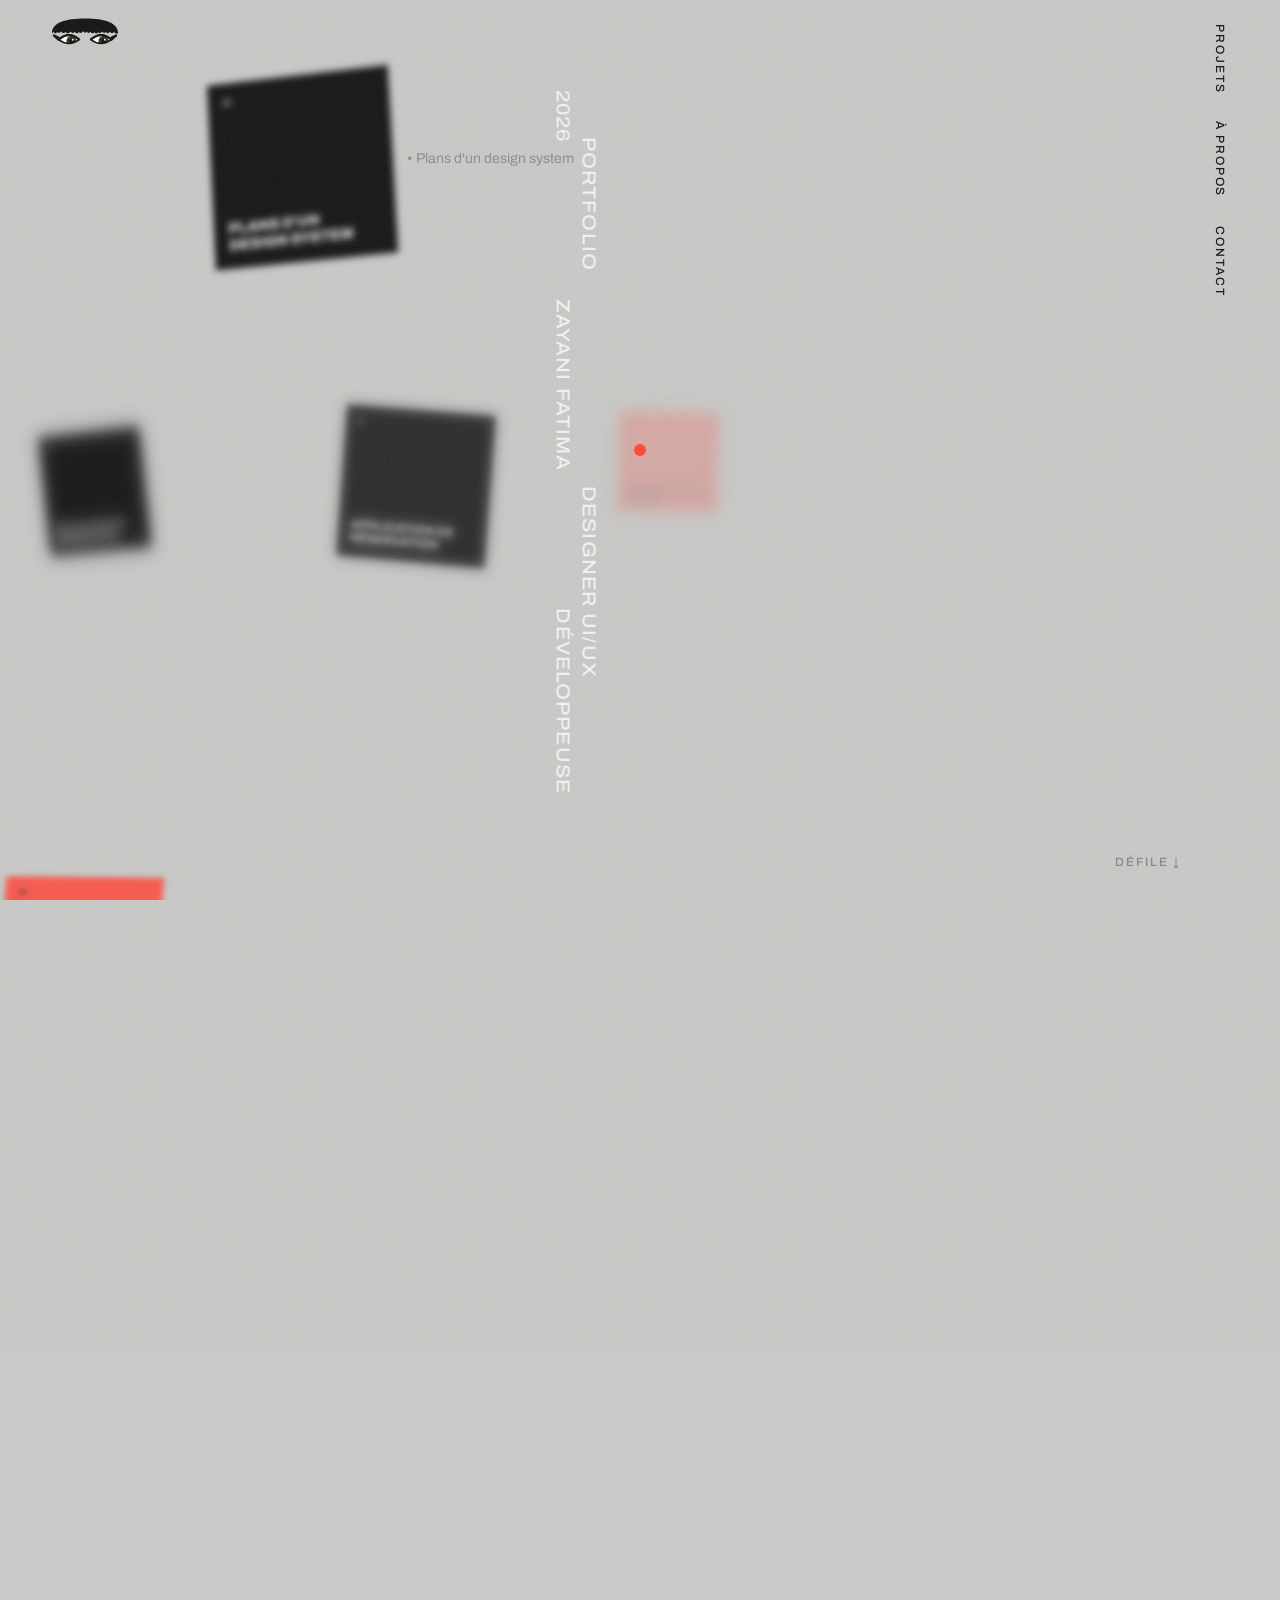
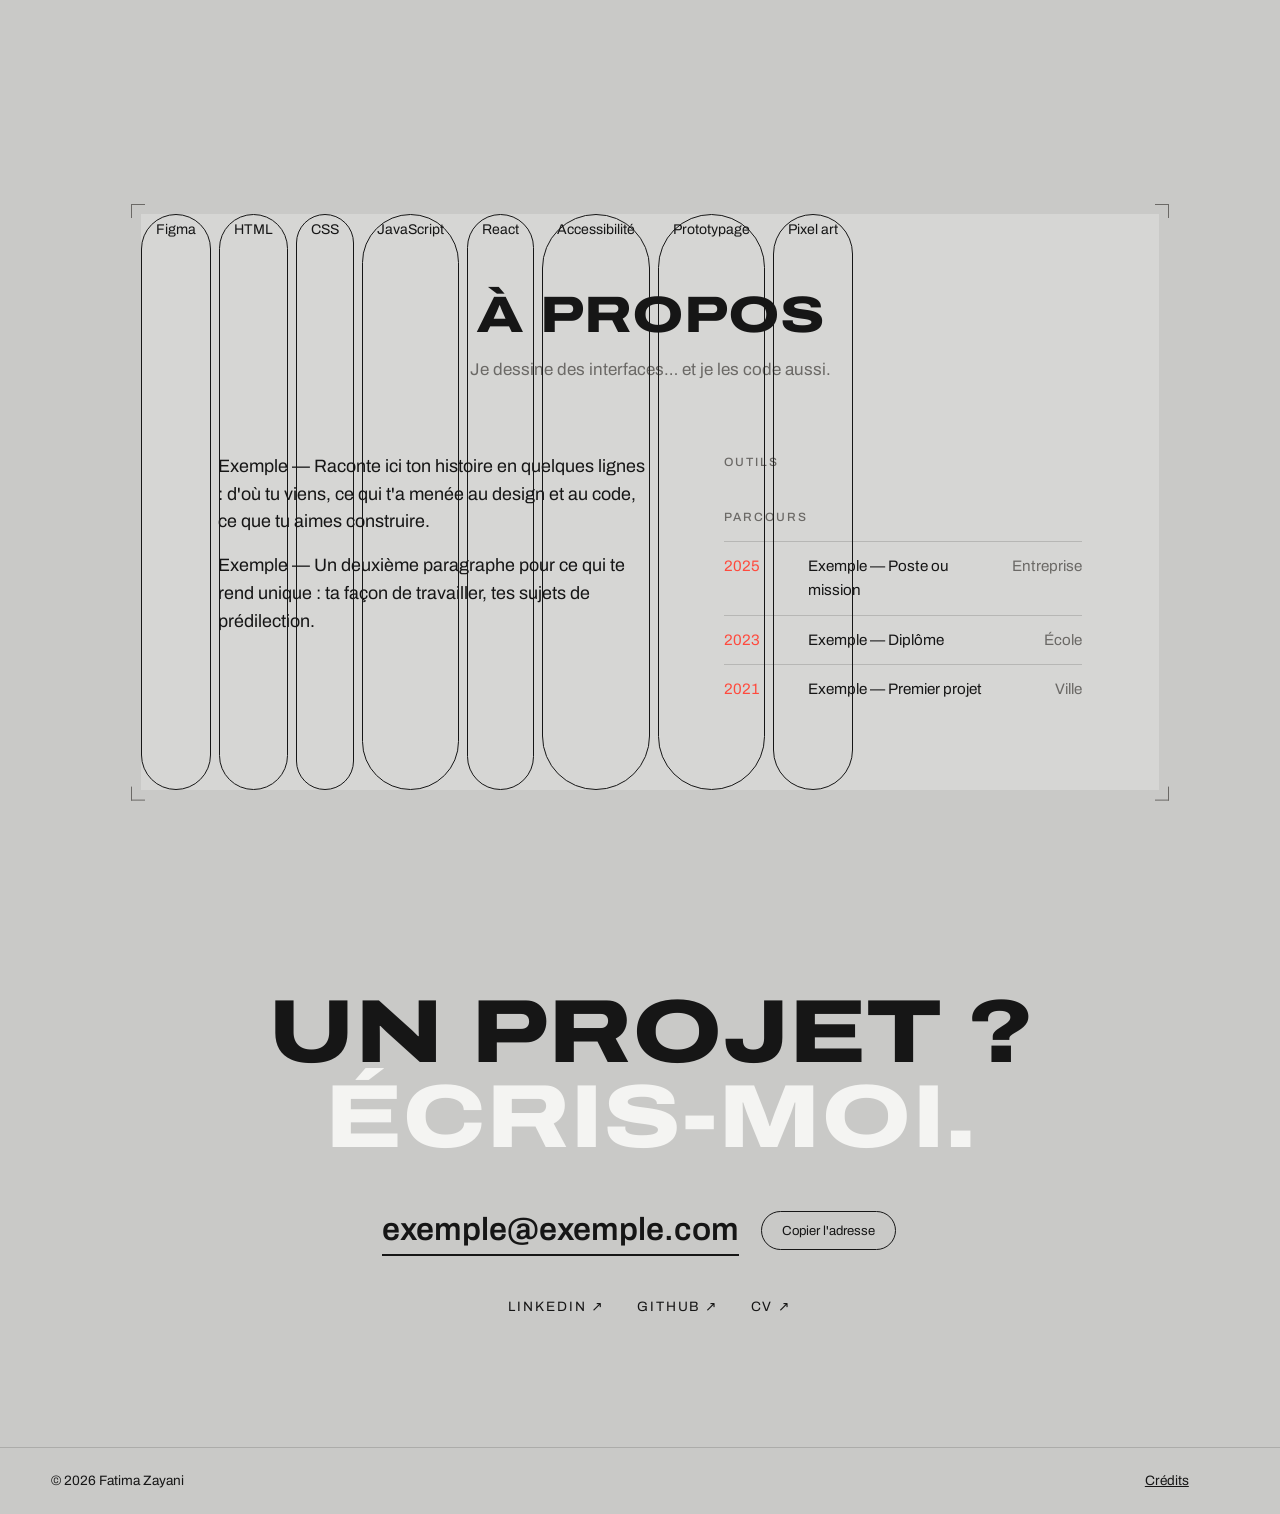
==== commit 5dda799c: "page simple" ====
--- a/index.html
+++ b/index.html
@@ -2,263 +2,154 @@
 <html lang="fr">
 <head>
   <meta charset="UTF-8">
+  <!-- Pendant Halloween, renvoie vers la version jeu (jeu.html) -->
+  <script src="js/saison.js" data-page="classique"></script>
   <meta name="viewport" content="width=device-width, initial-scale=1.0, viewport-fit=cover">
   <title>Fatima Zayani — Designer UI/UX & développeuse</title>
-  <meta name="description" content="Portfolio de Fatima Zayani, designer UI/UX et développeuse.">
-  <link rel="stylesheet" href="css/style.css">
+  <meta name="description" content="Portfolio de Fatima Zayani, designer UI/UX et développeuse : projets, parcours et contact, en une page.">
+  <meta name="theme-color" content="#c9c9c7">
+  <link rel="preconnect" href="https://fonts.googleapis.com">
+  <link rel="preconnect" href="https://fonts.gstatic.com" crossorigin>
+  <link rel="stylesheet" href="https://fonts.googleapis.com/css2?family=Archivo:wdth,wght@62..125,100..900&display=swap">
+  <link rel="stylesheet" href="css/express.css">
 
-  <!-- Configuration (textes + chemins des assets) -->
-  <script src="js/dialogues.js"></script>
-  <script>
-    // Décide AVANT l'affichage si l'intro doit se jouer, pour éviter
-    // un flash du portfolio. On joue l'intro seulement si :
-    //  - aucune ancre dans l'URL (lien direct type /#projets → portfolio),
-    //  - et l'intro n'a jamais été vue (localStorage, peut être bloqué).
-    (function () {
-      var dejaVue = false;
-      try {
-        dejaVue = localStorage.getItem(window.INTRO_CONFIG.cleStockage) === "1";
-      } catch (e) { /* stockage indisponible : on considère "pas vue" */ }
-      if (!location.hash && !dejaVue) {
-        document.documentElement.classList.add("intro-active");
-      }
-      // Thème actif posé tout de suite : la police et les effets d'écran
-      // du thème s'appliquent aussi au portfolio, sans flash
-      document.documentElement.dataset.themeUi = window.INTRO_CONFIG.themeActif;
-    })();
-  </script>
-  <script src="js/police-pixel.js" defer></script>
-  <script src="js/personnage-pixel.js" defer></script>
-  <script src="js/son-neon.js" defer></script>
-  <script src="js/fond-pixel.js" defer></script>
+  <!-- Version classique du portfolio : une seule page, servie toute l'année
+       sauf à Halloween. Mêmes données que la version jeu (jeu.html). -->
   <script src="js/projets.js" defer></script>
-  <script src="js/piece-projets.js" defer></script>
   <script src="js/whoami.js" defer></script>
-  <script src="js/piece-whoami.js" defer></script>
   <script src="js/contact.js" defer></script>
-  <script src="js/piece-contact.js" defer></script>
-  <script src="js/intro.js" defer></script>
+  <script type="module" src="js/express.js"></script>
 </head>
 <body>
-  <!-- Le nom dessiné dans le décor est une image : vrai titre pour les
-       lecteurs d'écran et les moteurs de recherche -->
-  <h1 class="sr-only">Fatima Zayani — Portfolio</h1>
+  <a class="evitement" href="#projets">Aller aux projets</a>
 
-  <!-- ===================== INTRO ===================== -->
-  <section id="intro" class="intro" aria-label="Introduction" aria-describedby="intro-aide" tabindex="-1">
-    <p id="intro-aide" class="sr-only"></p>
+  <!-- Curseur personnalisé (souris seulement) -->
+  <div class="curseur" id="curseur" aria-hidden="true"><span id="curseur-texte"></span></div>
 
-    <!-- Décor : fond pixel art + portes. La « caméra » est zoomée sur la porte
-         du milieu pendant les dialogues, puis entre dans la porte et arrive
-         dans la salle aux trois portes -->
-    <div class="decor" id="decor">
-      <!-- Fond généré (js/fond-pixel.js), caché si une image est fournie -->
-      <canvas class="fond-pixel" id="fond-pixel" aria-hidden="true"></canvas>
-      <!-- Noir de l'entrée dans la porte -->
-      <div class="voile" aria-hidden="true"></div>
-      <!-- Une porte cliquable par destination (créées par js/intro.js) -->
-      <nav class="portes" id="portes" aria-label="Choisis une porte" hidden></nav>
-    </div>
+  <header class="entete">
+    <!-- Ses yeux (frange noire, eye-liner) : les pupilles suivent la souris -->
+    <a class="yeux" id="yeux" href="#haut" aria-label="Fatima Zayani, haut de page">
+      <span class="yeux-carte">
+      <span class="yeux-face yeux-recto">
+      <svg viewBox="0 0 72 34" aria-hidden="true" focusable="false">
+        <defs>
+          <clipPath id="oeil-g"><path d="M8 23 Q19 13 30 23 Q19 31 8 23 Z"/></clipPath>
+          <clipPath id="oeil-d"><path d="M42 23 Q53 13 64 23 Q53 31 42 23 Z"/></clipPath>
+        </defs>
+        <!-- frange : haut arrondi, mèches qui tombent juste au-dessus des yeux -->
+        <path d="M1 16 C1 5 15 0.5 36 0.5 C57 0.5 71 5 71 16 Q68.8 17.6 66.7 14.9 Q64.5 17.5 62.3 14.6 Q60.4 17.5 58.4 14.7 Q56.0 16.9 53.6 14.4 Q51.7 17.9 49.8 14.7 Q48.0 18.2 46.2 15.0 Q43.8 17.7 41.5 14.2 Q39.7 17.5 37.9 14.2 Q35.9 17.1 34.0 14.1 Q31.8 17.4 29.6 14.9 Q27.4 17.7 25.2 14.5 Q22.9 17.4 20.5 14.4 Q17.9 18.2 15.4 14.9 Q13.0 17.2 10.6 14.3 Q8.6 16.9 6.6 14.8 Q4.4 18.0 2.3 14.4 Q1.7 18.0 1.0 14.1 Z" fill="#111"/>
+        <g class="oeil">
+          <path d="M8 23 Q19 13 30 23 Q19 31 8 23 Z" fill="#fff"/>
+          <g clip-path="url(#oeil-g)"><g class="iris">
+            <circle cx="19" cy="23" r="5.2" fill="#3b2a22"/>
+            <circle cx="19" cy="23" r="2.4" fill="#111"/>
+            <circle cx="20.4" cy="21.6" r="1" fill="#fff"/>
+          </g></g>
+          <path d="M8 23 Q19 13 30 23 Q19 31 8 23 Z" fill="none" stroke="#111" stroke-width="1.6"/>
+        </g>
+        <g class="oeil">
+          <path d="M42 23 Q53 13 64 23 Q53 31 42 23 Z" fill="#fff"/>
+          <g clip-path="url(#oeil-d)"><g class="iris">
+            <circle cx="53" cy="23" r="5.2" fill="#3b2a22"/>
+            <circle cx="53" cy="23" r="2.4" fill="#111"/>
+            <circle cx="54.4" cy="21.6" r="1" fill="#fff"/>
+          </g></g>
+          <path d="M42 23 Q53 13 64 23 Q53 31 42 23 Z" fill="none" stroke="#111" stroke-width="1.6"/>
+        </g>
+        <!-- eye-liner : trait épais en haut, étiré vers l'extérieur -->
+        <path d="M30 23 Q19 13.2 8 23 L3 18.5 Q6 20 8.6 21.2" fill="none" stroke="#111" stroke-width="2.4" stroke-linejoin="round"/>
+        <path d="M42 23 Q53 13.2 64 23 L69 18.5 Q66 20 63.4 21.2" fill="none" stroke="#111" stroke-width="2.4" stroke-linejoin="round"/>
+      </svg>
+      </span>
+      <span class="yeux-face yeux-nom" aria-hidden="true">Fatima<br>Zayani</span>
+      </span>
+    </a>
+    <!-- Navigation verticale, à droite ; au survol, le mot roule -->
+    <nav class="nav-verticale" aria-label="Navigation principale">
+      <ul>
+        <li><a href="#projets"><span data-texte="Projets">Projets</span></a></li>
+        <li><a href="#apropos"><span data-texte="À propos">À propos</span></a></li>
+        <li><a href="#contact"><span data-texte="Contact">Contact</span></a></li>
+      </ul>
+    </nav>
+    <a class="vers-immersif lien-jeu" href="jeu.html"><span data-texte="Version immersive ↗">Version immersive ↗</span></a>
+  </header>
 
-    <!-- Pièce « Projets » (js/piece-projets.js) : un vieux bureau ; cliquer
-         dessus ouvre l'inventaire des projets (données : js/projets.js) -->
-    <div class="piece" id="piece-projets" role="region" aria-label="Le bureau des projets" tabindex="-1" hidden>
-      <div class="piece-scene" id="piece-scene">
-        <canvas class="piece-fond" id="piece-fond" aria-hidden="true"></canvas>
-        <button type="button" class="piece-objet" id="piece-bureau">
-          <span class="piece-etiquette" aria-hidden="true">Le bureau</span>
-        </button>
-      </div>
-      <p class="piece-consigne" id="piece-consigne"></p>
-      <button type="button" class="btn-cadre piece-retour" id="piece-retour">◁ Portes</button>
+  <!-- La colonne : texte vertical qui accompagne toute la visite. Centrée à
+       l'accueil, elle glisse à gauche au défilement et change de texte
+       selon la section (js/express.js). Décorative : le vrai texte est
+       dans les sections. -->
+  <div class="colonne" id="colonne" aria-hidden="true">
+    <span class="colonne-mot" data-place="a"></span>
+    <span class="colonne-mot" data-place="b"></span>
+    <span class="colonne-mot" data-place="c"></span>
+    <span class="colonne-mot" data-place="d"></span>
+    <span class="colonne-mot" data-place="e"></span>
+  </div>
 
-      <div class="inventaire" id="inventaire" role="dialog" aria-modal="true" aria-labelledby="inventaire-titre" hidden>
-        <!-- Fond peint (tramé en pixels par js/piece-projets.js) -->
-        <canvas class="inventaire-toile" id="inventaire-toile" aria-hidden="true"></canvas>
-        <div class="inventaire-ecran">
-          <header class="inventaire-haut">
-            <h2 class="inventaire-titre" id="inventaire-titre"></h2>
-            <div class="inventaire-onglets" id="inventaire-onglets" aria-label="Catégories"></div>
-          </header>
-          <section class="inventaire-sac" aria-labelledby="inventaire-rayon">
-            <p class="inventaire-compteurs" id="inventaire-compteurs"></p>
-            <h3 class="inventaire-rayon" id="inventaire-rayon"></h3>
-            <div class="inventaire-casier">
-              <ul class="inventaire-grille" id="inventaire-grille" aria-label="Documents"></ul>
-              <div class="inventaire-glissiere" aria-hidden="true"></div>
-            </div>
-            <p class="inventaire-pied"><span>Plus récents</span><span id="inventaire-total"></span></p>
-          </section>
-          <div class="inventaire-vitrine" id="inventaire-vitrine" aria-hidden="true"></div>
-          <section class="inventaire-detail" id="inventaire-detail" aria-live="polite"></section>
-          <footer class="inventaire-touches">
-            <span class="inventaire-aide" aria-hidden="true">
-              <span class="fiche-touche">←↑→↓</span> Choisir
-              <span class="fiche-touche">Q</span><span class="fiche-touche">E</span> Catégorie
-            </span>
-            <button type="button" class="inventaire-fermer" id="inventaire-fermer"><span class="fiche-touche" aria-hidden="true">Échap</span> Retour</button>
-          </footer>
+  <main id="haut">
+    <!-- ===================== ACCUEIL + PROJETS =====================
+         Une seule scène (js/express-paquet.js) : à l'accueil, les cartes des
+         projets flottent, floues, et avancent vers nous derrière la colonne.
+         Au défilement, elles se rangent en paquet pendant que la colonne
+         glisse à gauche, puis on feuillette : la carte du dessus s'envole. -->
+    <section class="projets" id="accueil" aria-labelledby="nom">
+      <!-- cible des liens « Projets » : la fin de l'approche -->
+      <span class="ancre-projets" id="projets" aria-hidden="true"></span>
+      <div class="projets-scene">
+        <h1 class="sr-only" id="nom">Fatima Zayani</h1>
+        <p class="sr-only" id="classe"></p>
+        <h2 class="sr-only" id="titre-projets">Projets</h2>
+        <canvas class="paquet" id="paquet" aria-hidden="true"></canvas>
+        <div class="etiquettes" id="etiquettes" aria-hidden="true"></div>
+        <p class="sr-only" id="projet-actif" aria-live="polite"></p>
+        <a class="accueil-indice" id="accueil-indice" href="#projets">Défile <span aria-hidden="true">↓</span></a>
+        <div class="projets-bas" id="projets-bas">
+          <ol class="projets-liste" id="projets-liste" aria-label="Aller au projet"></ol>
+          <button type="button" class="bouton" id="projet-ouvrir">Voir le projet</button>
         </div>
       </div>
-    </div>
+    </section>
 
-    <!-- Pièce « whoami » (js/piece-whoami.js) : l'atelier. Elle peint, se
-         retourne et parle ; cliquer sur elle ouvre sa fiche de personnage
-         (figurine 3D js/figurine-3d.js + panneau ; données : js/whoami.js) -->
-    <div class="piece piece-whoami" id="piece-whoami" role="region" aria-label="L'atelier" tabindex="-1" hidden>
-      <div class="piece-scene">
-        <canvas class="piece-fond" id="whoami-fond" aria-hidden="true"></canvas>
-        <button type="button" class="piece-objet" id="whoami-perso">
-          <span class="piece-etiquette" id="whoami-etiquette" aria-hidden="true"></span>
-        </button>
-      </div>
-      <div class="eclair" aria-hidden="true"></div>
-      <p class="piece-consigne" id="whoami-consigne" hidden></p>
-      <div class="whoami-bulle" id="whoami-bulle" hidden>
-        <p class="whoami-replique" id="whoami-replique" aria-hidden="true"></p>
-        <p class="sr-only" id="whoami-replique-lue" aria-live="polite"></p>
-      </div>
-      <button type="button" class="btn-cadre piece-retour" id="whoami-retour">◁ Portes</button>
-
-      <div class="fiche" id="fiche" role="dialog" aria-modal="true" aria-labelledby="fiche-nom" hidden>
-        <canvas class="fiche-3d" id="fiche-3d" aria-hidden="true"></canvas>
-        <div class="fiche-repli" id="fiche-repli" aria-hidden="true"></div>
-        <div class="fiche-fondu" aria-hidden="true"></div>
-        <p class="fiche-aide" aria-hidden="true">Glisse pour la faire tourner</p>
-        <section class="fiche-panneau" id="fiche-panneau"></section>
-        <button type="button" class="btn-cadre fiche-fermer" id="fiche-fermer">✕ Fermer</button>
-      </div>
-    </div>
-
-    <!-- Pièce « Contact » (js/piece-contact.js) : le salon. Elle somnole
-         près du feu ; le secrétaire ouvre une lettre (formulaire), le café
-         copie l'adresse, les cadres sont les liens (données : js/contact.js).
-         Les boutons des objets sont ajoutés dans .piece-scene par le script -->
-    <div class="piece piece-contact" id="piece-contact" role="region" aria-label="Le salon" tabindex="-1" hidden>
-      <div class="piece-scene">
-        <canvas class="piece-fond" id="contact-fond" aria-hidden="true"></canvas>
-      </div>
-      <p class="piece-consigne" id="contact-consigne" hidden></p>
-      <div class="whoami-bulle" id="contact-bulle" hidden>
-        <p class="whoami-replique" id="contact-replique" aria-hidden="true"></p>
-        <p class="sr-only" id="contact-replique-lue" aria-live="polite"></p>
-      </div>
-      <button type="button" class="btn-cadre piece-retour" id="contact-retour">◁ Portes</button>
-
-      <div class="lettre" id="lettre" role="dialog" aria-modal="true" aria-labelledby="lettre-titre" hidden>
-        <div class="lettre-pile">
-        <div class="lettre-papier">
-          <form class="lettre-formulaire" id="lettre-formulaire" novalidate>
-            <h2 class="lettre-titre" id="lettre-titre"></h2>
-            <label class="lettre-ligne lettre-corps">
-              <span class="lettre-salutation"><span id="lettre-salutation"></span><span class="sr-only"> (ton message)</span></span>
-              <textarea name="message" rows="6" required></textarea>
-            </label>
-            <label class="lettre-ligne">
-              <span id="lettre-libelle-email"></span>
-              <input type="email" name="email" autocomplete="email" required>
-            </label>
-            <label class="lettre-ligne">
-              <span id="lettre-libelle-nom"></span>
-              <input type="text" name="nom" autocomplete="name" required>
-            </label>
-            <!-- Piège à robots (Formspree ignore les envois qui le remplissent) -->
-            <input type="text" name="_gotcha" class="lettre-piege" tabindex="-1" autocomplete="off" aria-hidden="true">
-            <input type="hidden" name="_subject" value="Une lettre depuis le portfolio">
-            <p class="lettre-erreur" id="lettre-erreur" role="alert"></p>
-            <button type="submit" class="btn-cadre lettre-envoyer">
-              <span id="lettre-envoyer-libelle"></span> ▷
-            </button>
-          </form>
-          <div class="lettre-fin" id="lettre-fin" hidden>
-            <div class="lettre-enveloppe" aria-hidden="true"><canvas></canvas></div>
-            <h2 class="lettre-titre" id="lettre-fin-titre" tabindex="-1"></h2>
-            <p id="lettre-fin-texte"></p>
-            <button type="button" class="btn-cadre" id="lettre-encore">Écrire une autre lettre</button>
+    <!-- ===================== À PROPOS ===================== -->
+    <section class="apropos" id="apropos" aria-labelledby="titre-apropos">
+      <div class="panneau">
+        <h2 id="titre-apropos">À propos</h2>
+        <p class="devise" id="devise"></p>
+        <div class="apropos-grille">
+          <div id="histoire" class="histoire"></div>
+          <div>
+            <h3>Outils</h3>
+            <ul class="etiquettes" id="competences"></ul>
+            <h3>Parcours</h3>
+            <ol class="parcours" id="parcours"></ol>
           </div>
         </div>
-        <!-- Le cachet de cire qui tombe sur la lettre pliée -->
-        <div class="lettre-cachet" id="lettre-cachet" aria-hidden="true"><canvas></canvas></div>
-        </div>
-        <button type="button" class="btn-cadre lettre-fermer" id="lettre-fermer">✕ Fermer</button>
       </div>
-    </div>
+    </section>
 
-    <!-- Encadré décoratif en haut à gauche (lignes dans js/dialogues.js) -->
-    <div class="hud" id="hud" aria-hidden="true" hidden></div>
+    <!-- ===================== CONTACT ===================== -->
+    <section class="contact" id="contact" aria-labelledby="titre-contact">
+      <h2 id="titre-contact">Un projet ? <em>Écris-moi.</em></h2>
+      <div class="contact-ligne">
+        <a class="email" id="email" data-curseur="Écrire"></a>
+        <button type="button" class="bouton" id="copier">Copier l'adresse</button>
+        <span class="copie-ok" id="copie-ok" role="status"></span>
+      </div>
+      <ul class="liens" id="liens"></ul>
+    </section>
+  </main>
 
-    <!-- Boutons toujours visibles en haut à droite -->
-    <div class="intro-controles">
-      <!-- Pour qui est pressé : la version en une page (express.html) -->
-      <a class="btn-cadre" href="express.html">Version rapide</a>
-      <button type="button" class="btn-cadre" id="btn-son" aria-pressed="false">
-        <svg class="icone" viewBox="0 0 24 24" aria-hidden="true" focusable="false">
-          <path d="M4 9h4l5-4v14l-5-4H4z" fill="currentColor"/>
-          <path class="icone-son-off" d="M16 9l5 6M21 9l-5 6" stroke="currentColor" stroke-width="2" stroke-linecap="round"/>
-          <path class="icone-son-on" d="M16 8.5a5 5 0 0 1 0 7M18.5 6a8.5 8.5 0 0 1 0 12" fill="none" stroke="currentColor" stroke-width="2" stroke-linecap="round"/>
-        </svg>
-        <span class="sr-only" id="btn-son-libelle"></span>
-      </button>
-      <button type="button" class="btn-cadre" id="btn-passer">
-        <span id="btn-passer-libelle"></span> <kbd aria-hidden="true">Échap</kbd>
-      </button>
-    </div>
+  <footer class="pied">
+    <span>© <span id="annee"></span> Fatima Zayani</span>
+    <a class="lien-jeu" href="jeu.html">Revivre l'intro immersive <span aria-hidden="true">↗</span></a>
+    <a href="CREDITS.md">Crédits</a>
+  </footer>
 
-    <div class="scene">
-      <!-- Personnage : 3 calques empilés (corps / yeux / pupilles).
-           Caché tant qu'aucune image n'est définie dans js/dialogues.js -->
-      <div class="personnage" id="personnage" aria-hidden="true" hidden>
-        <img class="calque calque-corps" id="calque-corps" alt="">
-        <img class="calque calque-yeux" id="calque-yeux" alt="">
-        <img class="calque calque-pupilles" id="calque-pupilles" alt="">
-      </div>
-
-      <!-- Bulle de dialogue -->
-      <div class="bulle" id="bulle">
-        <div class="bulle-nom" id="bulle-nom"></div>
-        <!-- Texte visible, tapé lettre par lettre (masqué aux lecteurs d'écran) -->
-        <p class="bulle-texte" id="bulle-texte" aria-hidden="true"></p>
-        <!-- Texte complet annoncé d'un coup aux lecteurs d'écran -->
-        <p class="sr-only" id="bulle-live" aria-live="polite"></p>
-        <ul class="choix" id="choix" aria-label="Choix" hidden></ul>
-        <span class="bulle-fleche" id="bulle-fleche" aria-hidden="true"></span>
-      </div>
-    </div>
-  </section>
-
-  <!-- ===================== PORTFOLIO (provisoire) ===================== -->
-  <div id="portfolio" class="portfolio">
-    <header class="site-entete">
-      <a class="site-nom" href="#haut" id="haut">Fatima Zayani</a>
-      <nav aria-label="Navigation principale">
-        <ul>
-          <li><a href="#projets">Projets</a></li>
-          <li><a href="#about">Qui suis-je ?</a></li>
-          <li><a href="#contact">Contact</a></li>
-        </ul>
-      </nav>
-    </header>
-
-    <main>
-      <section id="projets" class="section" aria-labelledby="titre-projets">
-        <h2 id="titre-projets" tabindex="-1">Mes projets</h2>
-        <p>Section provisoire — les études de cas arriveront ici.</p>
-      </section>
-
-      <section id="about" class="section" aria-labelledby="titre-about">
-        <h2 id="titre-about" tabindex="-1">Qui suis-je ?</h2>
-        <p>Section provisoire — présentation, parcours, outils.</p>
-      </section>
-
-      <section id="contact" class="section" aria-labelledby="titre-contact">
-        <h2 id="titre-contact" tabindex="-1">Me contacter</h2>
-        <p>Section provisoire — liens et formulaire de contact.</p>
-      </section>
-    </main>
-
-    <footer class="site-pied">
-      <button type="button" class="lien-bouton" id="btn-rejouer">Revoir l'intro</button>
-    </footer>
-  </div>
+  <!-- Fiche d'un projet -->
+  <dialog class="fiche" id="fiche" aria-labelledby="fiche-titre">
+    <button type="button" class="fiche-fermer" id="fiche-fermer" aria-label="Fermer">✕</button>
+    <div id="fiche-contenu"></div>
+  </dialog>
 </body>
 </html>
--- a/css/express.css
+++ b/css/express.css
@@ -0,0 +1,322 @@
+/*
+ * Version classique du portfolio (index.html) : fond gris clair et grain,
+ * une colonne de texte vertical qui accompagne toute la visite, projets en
+ * paquet de cartes en éventail. Une seule couleur vive (corail) en touches.
+ */
+@font-face {
+  font-family: "Cinzel";
+  src: url("../fonts/Cinzel-VariableFont_wght.ttf") format("truetype");
+  font-weight: 400 900;
+  font-display: swap;
+}
+
+:root {
+  --fond: #c9c9c7;
+  --panneau: #d6d6d4;
+  --blanc: #f4f4f2;
+  --noir: #161616;
+  --gris: #6b6966;
+  --accent: #ff4a3d;
+  --trait: rgba(22, 22, 22, 0.16);
+  --marge: clamp(16px, 4vw, 56px);
+  --titre: "Cinzel", "Times New Roman", serif;
+  --large: "Archivo", system-ui, -apple-system, "Segoe UI", sans-serif;
+  --police: "Archivo", system-ui, -apple-system, "Segoe UI", Roboto, sans-serif;
+  --courbe: cubic-bezier(0.2, 0.8, 0.2, 1);
+  color-scheme: light;
+}
+
+*, *::before, *::after { box-sizing: border-box; }
+html { scroll-behavior: smooth; }
+@media (prefers-reduced-motion: reduce) { html { scroll-behavior: auto; } }
+
+body {
+  margin: 0;
+  background: var(--fond);
+  color: var(--noir);
+  font-family: var(--police);
+  font-size: 1.0625rem;
+  line-height: 1.6;
+  overflow-x: clip;
+}
+
+/* Grain sur toute la page, plus marqué que sur du blanc */
+body::after {
+  content: ""; position: fixed; inset: -50%; z-index: 50; pointer-events: none;
+  background-image: url("data:image/svg+xml,%3Csvg xmlns='http://www.w3.org/2000/svg' width='160' height='160'%3E%3Cfilter id='g'%3E%3CfeTurbulence type='fractalNoise' baseFrequency='0.9' numOctaves='2' stitchTiles='stitch'/%3E%3C/filter%3E%3Crect width='100%25' height='100%25' filter='url(%23g)'/%3E%3C/svg%3E");
+  opacity: 0.11;
+  animation: grain 0.9s steps(4) infinite;
+}
+@keyframes grain {
+  25% { transform: translate(-3%, 2%); }
+  50% { transform: translate(2%, -3%); }
+  75% { transform: translate(-1%, -2%); }
+}
+@media (prefers-reduced-motion: reduce) { body::after { animation: none; } }
+
+a { color: inherit; }
+:focus-visible { outline: 2px solid var(--accent); outline-offset: 3px; }
+.sr-only {
+  position: absolute; width: 1px; height: 1px; overflow: hidden;
+  clip: rect(0 0 0 0); white-space: nowrap;
+}
+.evitement {
+  position: fixed; left: var(--marge); top: -100px; z-index: 70;
+  background: var(--noir); color: var(--blanc); padding: 8px 14px;
+}
+.evitement:focus { top: 12px; }
+
+/* Petites capitales espacées, pour toutes les étiquettes */
+.accueil-indice, .projet-ligne, .apropos h3, .fiche-cat, .fiche dt, .nav-verticale a, .vers-immersif {
+  font-size: 0.75rem; font-weight: 500; text-transform: uppercase; letter-spacing: 0.16em;
+}
+
+.bouton {
+  border: 1px solid currentColor; background: none; color: inherit; font: inherit; font-size: 0.82rem;
+  border-radius: 999px; padding: 8px 20px; cursor: pointer; transition: background 0.2s, color 0.2s, border-color 0.2s;
+}
+.bouton:hover { background: var(--noir); border-color: var(--noir); color: var(--blanc); }
+
+/* ---------- Curseur ---------- */
+.curseur { display: none; }
+@media (hover: hover) and (pointer: fine) {
+  body.a-curseur, body.a-curseur a, body.a-curseur button { cursor: none; }
+  .curseur {
+    display: grid; place-items: center;
+    position: fixed; left: 0; top: 0; z-index: 55; pointer-events: none;
+    width: 12px; height: 12px; margin: -6px 0 0 -6px; border-radius: 50%;
+    background: var(--accent);
+    transition: width 0.35s var(--courbe), height 0.35s var(--courbe), margin 0.35s var(--courbe), background 0.3s;
+  }
+  .curseur span {
+    font-size: 0.7rem; font-weight: 600; text-transform: uppercase; letter-spacing: 0.12em; color: #fff;
+    opacity: 0; transition: opacity 0.2s;
+  }
+  .curseur.est-grand { width: 86px; height: 86px; margin: -43px 0 0 -43px; }
+  .curseur.est-grand span { opacity: 1; }
+  .curseur.est-lien { width: 40px; height: 40px; margin: -20px 0 0 -20px; background: rgba(255, 74, 61, 0.25); }
+}
+
+/* ---------- En-tête ---------- */
+.entete {
+  position: fixed; left: var(--marge); top: 18px; z-index: 40;
+  color: var(--noir);
+}
+.entete a { text-decoration: none; }
+/* Ses yeux à la place du monogramme : frange, eye-liner, pupilles qui
+   suivent la souris (js/express.js) et clignement de temps en temps */
+.yeux { display: block; line-height: 0; perspective: 300px; text-decoration: none; }
+.yeux svg { width: 68px; height: auto; overflow: visible; display: block; }
+/* De temps en temps, la carte pivote et montre son nom au dos. Les deux
+   faces s'échangent aussi en fondu à mi-tour : jamais superposées, même
+   si le navigateur ignore backface-visibility */
+.yeux-carte { display: block; position: relative; transform-style: preserve-3d; transition: transform 0.9s var(--courbe); }
+.yeux.tourne .yeux-carte { transform: rotateY(180deg); }
+.yeux-face { display: block; -webkit-backface-visibility: hidden; backface-visibility: hidden; transition: opacity 0.05s linear 0.12s; }
+.yeux.tourne .yeux-recto { opacity: 0; }
+.yeux-nom {
+  position: absolute; inset: 0; display: flex; flex-direction: column; justify-content: center;
+  transform: rotateY(180deg); opacity: 0;
+  font-family: var(--titre); font-weight: 700; font-size: 0.82rem; line-height: 1.05;
+  letter-spacing: 0.06em; text-transform: uppercase; white-space: nowrap;
+}
+.yeux.tourne .yeux-nom { opacity: 1; }
+.oeil { transform-box: fill-box; transform-origin: center; }
+.yeux.cligne .oeil { animation: cligner 0.18s ease-in-out; }
+@keyframes cligner { 50% { transform: scaleY(0.08); } }
+/* Navigation verticale à droite ; au survol, le mot roule (sa copie,
+   juste à côté, prend sa place) */
+.nav-verticale { position: fixed; right: var(--marge); top: 24px; z-index: 40; }
+.nav-verticale ul {
+  writing-mode: vertical-rl; display: flex; gap: 28px;
+  list-style: none; margin: 0; padding: 0;
+}
+.nav-verticale a, .vers-immersif { display: block; overflow: hidden; }
+.nav-verticale span, .vers-immersif span { display: block; position: relative; transition: transform 0.45s var(--courbe); }
+.nav-verticale span::after, .vers-immersif span::after {
+  content: attr(data-texte); position: absolute; inset-block-start: 100%; inset-inline-start: 0;
+}
+.nav-verticale a:hover span, .vers-immersif:hover span { transform: translateX(100%); }
+.vers-immersif { position: fixed; right: var(--marge); bottom: 24px; z-index: 40; writing-mode: vertical-rl; }
+
+/* ---------- La colonne : texte vertical qui accompagne la visite ----------
+   Posée à plat sur deux lignes, puis tournée d'un quart de tour autour de
+   son coin haut gauche ; --x (js/express.js) la fait glisser du centre
+   vers la gauche. */
+.colonne {
+  position: fixed; left: 0; top: 10vh; z-index: 30; pointer-events: none;
+  width: 80vh; height: 2.7em;
+  font-family: var(--large); font-weight: 500; font-stretch: 112%;
+  font-size: clamp(0.85rem, 2.1vh, 1.35rem); line-height: 1.35;
+  letter-spacing: 0.06em; text-transform: uppercase; white-space: nowrap;
+  color: var(--blanc);
+  transform-origin: 0 0;
+  transform: translateX(calc(var(--x, 50vw) + 2.7em)) rotate(90deg);
+}
+.colonne-mot {
+  position: absolute; left: var(--pos, 0%);
+  transition: opacity 0.22s ease, transform 0.22s ease;
+}
+/* ligne 1 (à droite une fois tournée) : b et d ; ligne 2 : a, c, e */
+.colonne-mot[data-place="b"], .colonne-mot[data-place="d"] { top: 0; }
+.colonne-mot[data-place="a"], .colonne-mot[data-place="c"], .colonne-mot[data-place="e"] { top: 1.35em; }
+.colonne-mot.change { opacity: 0; transform: translateX(0.6em); }
+
+/* ---------- Accueil : la colonne au centre, le paquet au loin derrière ---------- */
+.accueil-indice { position: absolute; right: calc(var(--marge) + 48px); bottom: 28px; z-index: 2; text-decoration: none; }
+
+/* ---------- Projets : le paquet de cartes ---------- */
+.projets { position: relative; height: var(--hauteur-projets, 600vh); }
+.ancre-projets { position: absolute; left: 0; top: var(--approche, 90vh); }
+.projets-scene { position: sticky; top: 0; height: 100vh; height: 100svh; overflow: hidden; }
+.paquet { position: absolute; inset: 0; width: 100%; height: 100%; }
+.paquet.est-proche { cursor: pointer; }
+/* « • Titre » à côté des cartes en vol (placées par js/express-paquet.js) */
+.etiquettes { position: absolute; inset: 0; z-index: 1; pointer-events: none; overflow: hidden; }
+.etiquette {
+  position: absolute; left: 0; top: 0; white-space: nowrap; opacity: 0;
+  font-size: clamp(0.8rem, 1.1vw, 1rem); color: var(--noir);
+}
+.etiquette::before { content: "• "; }
+.projets-bas {
+  position: absolute; left: 50%; bottom: clamp(24px, 5vh, 48px); z-index: 2; transform: translateX(-50%);
+  display: flex; align-items: center; gap: 28px;
+  transition: opacity 0.3s;
+}
+/* les commandes n'apparaissent qu'une fois arrivé devant le paquet */
+.projets-bas[data-loin] { opacity: 0; pointer-events: none; }
+.projets-liste { display: flex; gap: 4px; list-style: none; margin: 0; padding: 0; }
+.projet-ligne {
+  border: 0; background: none; color: var(--gris); padding: 6px 8px; cursor: pointer;
+  font-variant-numeric: tabular-nums; transition: color 0.25s;
+}
+.projet-ligne:hover { color: var(--noir); }
+.projet-ligne[aria-current="true"] { color: var(--accent); }
+
+/* ---------- Fiche projet ---------- */
+.fiche {
+  width: min(92vw, 760px); max-height: 86vh; padding: clamp(24px, 4vw, 48px);
+  border: 0; border-radius: 0;
+  background: var(--blanc); color: var(--noir);
+}
+.fiche::backdrop { background: rgba(201, 201, 199, 0.7); backdrop-filter: blur(6px); }
+.fiche[open] { animation: ficheEntre 0.5s var(--courbe); }
+@keyframes ficheEntre { from { opacity: 0; transform: translateY(30px) scale(0.98); } }
+.fiche-fermer {
+  position: absolute; right: 16px; top: 14px; width: 44px; height: 44px;
+  border: 0; background: none; color: inherit; font-size: 1.2rem; cursor: pointer;
+}
+.fiche-fermer:hover { color: var(--accent); }
+.fiche h3 {
+  margin: 6px 0 14px; font-family: var(--large); font-weight: 800; font-stretch: 112%;
+  font-size: clamp(1.6rem, 4vw, 2.6rem); line-height: 1.05; text-transform: uppercase;
+}
+.fiche-cat { color: var(--gris); }
+.fiche-resume { font-style: italic; color: var(--gris); }
+.fiche dl { display: grid; grid-template-columns: max-content 1fr; gap: 8px 22px; margin: 24px 0 0; font-size: 0.95rem; }
+.fiche dt { color: var(--gris); padding-top: 3px; }
+.fiche dd { margin: 0; }
+.fiche-liens a { margin-right: 18px; font-weight: 600; color: var(--accent); }
+
+/* ---------- À propos : un panneau plus clair, coins marqués ---------- */
+.apropos { padding: clamp(80px, 12vw, 160px) calc(var(--marge) + 70px) 0 calc(var(--marge) + 90px); }
+.panneau {
+  position: relative; max-width: 1180px; margin: 0 auto;
+  padding: clamp(32px, 6vw, 80px);
+  background: var(--panneau);
+}
+/* repères aux quatre coins, comme sur une planche imprimée */
+.panneau::before, .panneau::after {
+  content: ""; position: absolute; inset: -10px; pointer-events: none;
+  background:
+    linear-gradient(var(--gris), var(--gris)) left top / 14px 1px,
+    linear-gradient(var(--gris), var(--gris)) left top / 1px 14px,
+    linear-gradient(var(--gris), var(--gris)) right top / 14px 1px,
+    linear-gradient(var(--gris), var(--gris)) right top / 1px 14px;
+  background-repeat: no-repeat;
+}
+.panneau::after { transform: scaleY(-1); }
+.panneau h2 {
+  margin: 0; text-align: center;
+  font-family: var(--large); font-weight: 800; font-stretch: 125%;
+  font-size: clamp(1.8rem, 4vw, 3.2rem); text-transform: uppercase; line-height: 1;
+}
+.devise { margin: 14px 0 0; text-align: center; color: var(--gris); }
+.apropos-grille {
+  display: grid; grid-template-columns: 1.2fr 1fr; gap: clamp(28px, 6vw, 80px);
+  margin-top: clamp(36px, 6vw, 70px);
+}
+.histoire p { margin: 0 0 16px; font-size: clamp(1.05rem, 1.4vw, 1.2rem); line-height: 1.55; max-width: 46ch; }
+.apropos h3 { margin: 0 0 14px; color: var(--gris); }
+.apropos h3:not(:first-child) { margin-top: 36px; }
+.etiquettes { display: flex; flex-wrap: wrap; gap: 8px; list-style: none; margin: 0; padding: 0; }
+.etiquettes li {
+  border: 1px solid var(--noir); border-radius: 999px; padding: 4px 14px; font-size: 0.88rem;
+  transition: background 0.25s, color 0.25s, border-color 0.25s;
+}
+.etiquettes li:hover { background: var(--accent); border-color: var(--accent); color: #fff; }
+.parcours { list-style: none; margin: 0; padding: 0; }
+.parcours li {
+  display: grid; grid-template-columns: 4.5rem 1fr auto; gap: 12px;
+  padding: 12px 0; border-top: 1px solid var(--trait); font-size: 0.95rem;
+}
+.parcours .annee { font-variant-numeric: tabular-nums; color: var(--accent); }
+.parcours .lieu { color: var(--gris); text-align: right; }
+
+/* ---------- Contact ---------- */
+.contact { padding: clamp(110px, 16vw, 200px) calc(var(--marge) + 70px) clamp(80px, 10vw, 140px) calc(var(--marge) + 90px); text-align: center; }
+.contact h2 {
+  margin: 0;
+  font-family: var(--large); font-weight: 800; font-stretch: 125%;
+  font-size: clamp(2.2rem, 7vw, 6.5rem); line-height: 0.95; text-transform: uppercase;
+}
+.contact h2 em { font-style: normal; color: var(--blanc); display: block; }
+.contact-ligne { display: flex; flex-wrap: wrap; justify-content: center; align-items: center; gap: 12px 22px; margin-top: 44px; }
+.email {
+  display: inline-block;
+  font-size: clamp(1.2rem, 3vw, 2rem); font-weight: 600; text-decoration: none; overflow-wrap: anywhere;
+  background: linear-gradient(var(--noir), var(--noir)) left bottom / 100% 2px no-repeat;
+  transition: color 0.25s;
+}
+.email:hover { color: var(--accent); }
+.copie-ok { font-size: 0.85rem; color: var(--gris); }
+.liens { display: flex; flex-wrap: wrap; justify-content: center; gap: 10px 32px; list-style: none; margin: 36px 0 0; padding: 0; }
+.liens a {
+  text-decoration: none; font-size: 0.85rem; text-transform: uppercase; letter-spacing: 0.14em;
+  background: linear-gradient(currentColor, currentColor) left bottom / 0 1px no-repeat;
+  transition: background-size 0.3s;
+}
+.liens a:hover { background-size: 100% 1px; }
+
+/* ---------- Pied ---------- */
+.pied {
+  position: relative; z-index: 31; background: var(--fond);
+  display: flex; flex-wrap: wrap; gap: 10px 28px; align-items: center;
+  padding: 22px calc(var(--marge) + 40px) 22px var(--marge); border-top: 1px solid var(--trait); font-size: 0.85rem;
+}
+.pied > span:first-child { margin-right: auto; }
+.pied a:hover { color: var(--accent); }
+
+/* Hors Halloween, la version jeu est cachée : plus de lien vers elle
+   (js/saison.js pose la classe sur <html>) */
+.saison-fermee .lien-jeu { display: none; }
+
+/* ---------- Apparition au défilement ---------- */
+.revele { opacity: 0; transform: translateY(30px); transition: opacity 0.9s ease, transform 0.9s var(--courbe); }
+.revele.est-visible { opacity: 1; transform: none; }
+
+/* ---------- Mouvements réduits : pas de défilement piloté ---------- */
+@media (prefers-reduced-motion: reduce) {
+  .projets { height: auto; }
+  .projets-scene { position: relative; }
+}
+
+/* ---------- Petits écrans ---------- */
+@media (max-width: 760px) {
+  .vers-immersif { display: none; }
+  .colonne { font-size: 0.78rem; }
+  .apropos, .contact { padding-left: calc(var(--marge) + 44px); padding-right: calc(var(--marge) + 36px); }
+  .apropos-grille { grid-template-columns: 1fr; }
+  .pied > span:first-child { margin-right: 0; }
+  .projets-bas { flex-direction: column; gap: 10px; }
+}
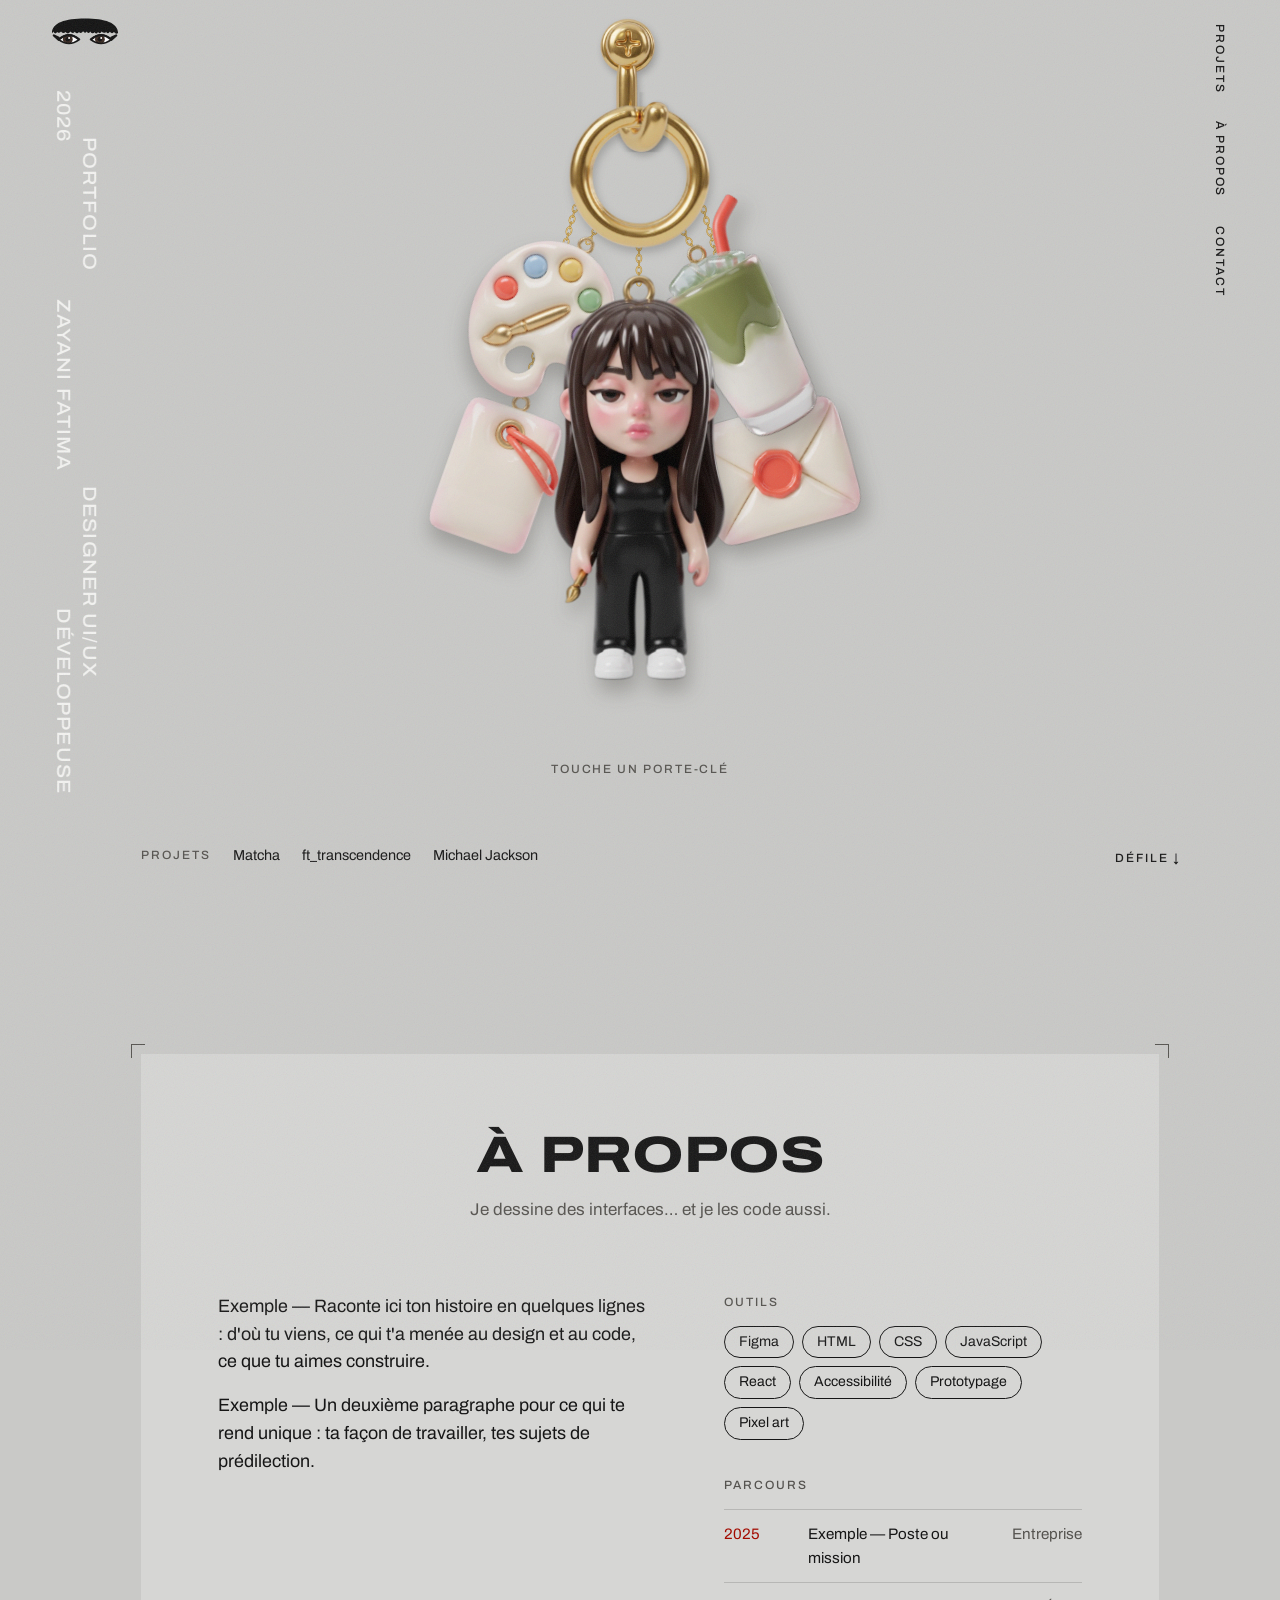
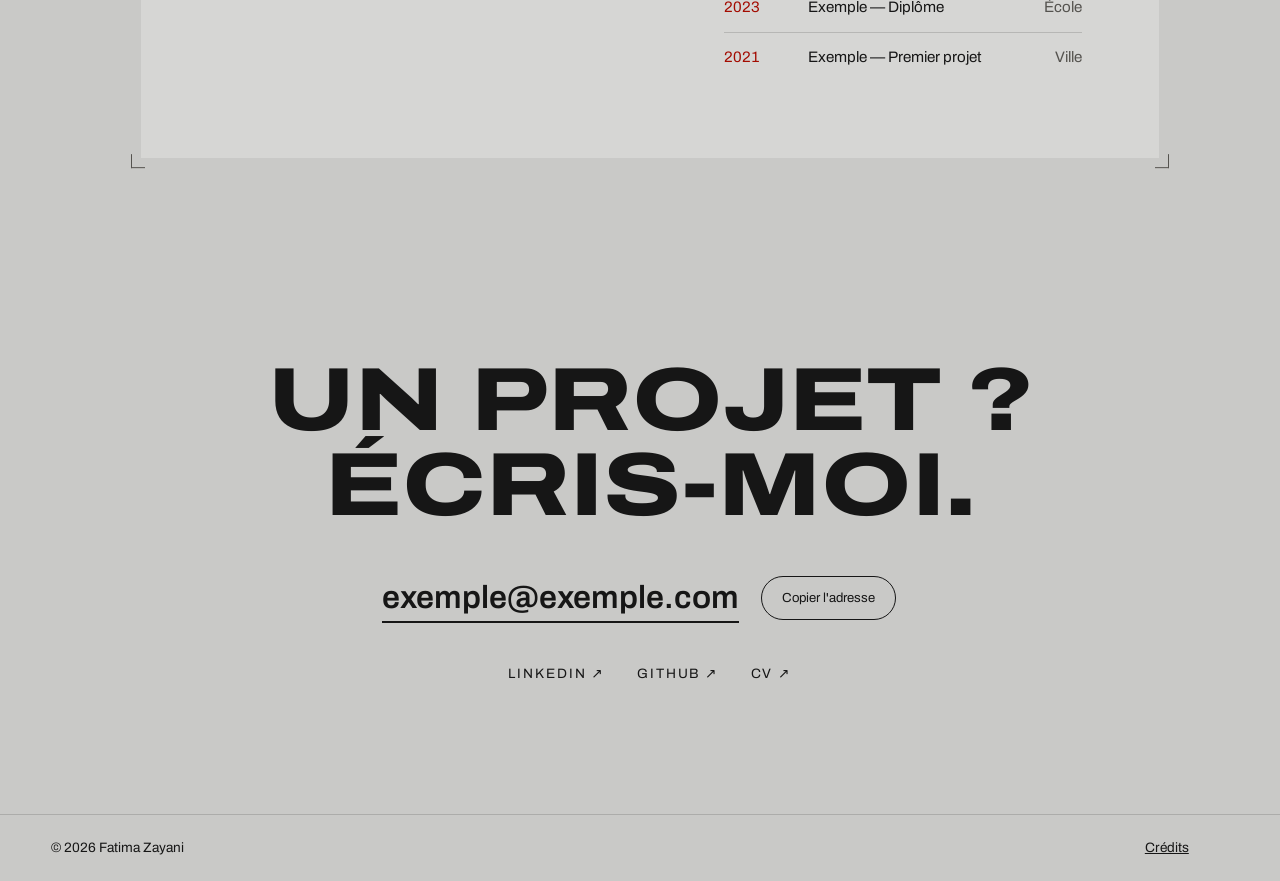
==== commit 1c20b66e: "finale version of classic portfolio" ====
--- a/index.html
+++ b/index.html
@@ -15,16 +15,13 @@
 
   <!-- Version classique du portfolio : une seule page, servie toute l'année
        sauf à Halloween. Mêmes données que la version jeu (jeu.html). -->
-  <script src="js/projets.js" defer></script>
+  <script src="js/projets-classique.js" defer></script>
   <script src="js/whoami.js" defer></script>
   <script src="js/contact.js" defer></script>
   <script type="module" src="js/express.js"></script>
 </head>
 <body>
   <a class="evitement" href="#projets">Aller aux projets</a>
-
-  <!-- Curseur personnalisé (souris seulement) -->
-  <div class="curseur" id="curseur" aria-hidden="true"><span id="curseur-texte"></span></div>
 
   <header class="entete">
     <!-- Ses yeux (frange noire, eye-liner) : les pupilles suivent la souris -->
@@ -67,12 +64,12 @@
     <!-- Navigation verticale, à droite ; au survol, le mot roule -->
     <nav class="nav-verticale" aria-label="Navigation principale">
       <ul>
-        <li><a href="#projets"><span data-texte="Projets">Projets</span></a></li>
-        <li><a href="#apropos"><span data-texte="À propos">À propos</span></a></li>
-        <li><a href="#contact"><span data-texte="Contact">Contact</span></a></li>
+        <li><a href="#projets"><span class="roule"><span data-texte="Projets">Projets</span></span></a></li>
+        <li><a href="#apropos"><span class="roule"><span data-texte="À propos">À propos</span></span></a></li>
+        <li><a href="#contact"><span class="roule"><span data-texte="Contact">Contact</span></span></a></li>
       </ul>
     </nav>
-    <a class="vers-immersif lien-jeu" href="jeu.html"><span data-texte="Version immersive ↗">Version immersive ↗</span></a>
+    <a class="vers-immersif lien-jeu" href="jeu.html"><span class="roule"><span data-texte="Version immersive ↗">Version immersive ↗</span></span></a>
   </header>
 
   <!-- La colonne : texte vertical qui accompagne toute la visite. Centrée à
@@ -88,27 +85,30 @@
   </div>
 
   <main id="haut">
-    <!-- ===================== ACCUEIL + PROJETS =====================
-         Une seule scène (js/express-paquet.js) : à l'accueil, les cartes des
-         projets flottent, floues, et avancent vers nous derrière la colonne.
-         Au défilement, elles se rangent en paquet pendant que la colonne
-         glisse à gauche, puis on feuillette : la carte du dessus s'envole. -->
-    <section class="projets" id="accueil" aria-labelledby="nom">
-      <!-- cible des liens « Projets » : la fin de l'approche -->
-      <span class="ancre-projets" id="projets" aria-hidden="true"></span>
-      <div class="projets-scene">
-        <h1 class="sr-only" id="nom">Fatima Zayani</h1>
-        <p class="sr-only" id="classe"></p>
-        <h2 class="sr-only" id="titre-projets">Projets</h2>
-        <canvas class="paquet" id="paquet" aria-hidden="true"></canvas>
-        <div class="etiquettes" id="etiquettes" aria-hidden="true"></div>
-        <p class="sr-only" id="projet-actif" aria-live="polite"></p>
-        <a class="accueil-indice" id="accueil-indice" href="#projets">Défile <span aria-hidden="true">↓</span></a>
-        <div class="projets-bas" id="projets-bas">
-          <ol class="projets-liste" id="projets-liste" aria-label="Aller au projet"></ol>
-          <button type="button" class="bouton" id="projet-ouvrir">Voir le projet</button>
-        </div>
+    <!-- ===================== ACCUEIL : LE TROUSSEAU =====================
+         Un trousseau suspendu à un crochet (js/express-trousseau.js) : elle
+         au milieu, et autour des porte-clés qui mènent chacun à une page
+         (un projet, À propos, Contact, CV). Ils se balancent quand la souris
+         passe. Le sommaire des projets reste en HTML (clavier, lecteurs
+         d'écran, et projets qui n'ont pas encore leur porte-clé). -->
+    <section class="trousseau" id="accueil" aria-labelledby="nom">
+      <h1 class="sr-only" id="nom">Fatima Zayani</h1>
+      <p class="sr-only" id="classe"></p>
+      <p class="sr-only" id="accueil-devise"></p>
+      <div class="trousseau-scene" id="trousseau">
+        <!-- deux fois le crochet : la tige derrière l'anneau, le bout recourbé devant -->
+        <img class="trousseau-crochet" src="images/porte-cles/crochet.webp" alt="" draggable="false">
+        <img class="trousseau-crochet devant" src="images/porte-cles/crochet.webp" alt="" draggable="false">
       </div>
+      <p class="trousseau-legende" id="legende" aria-hidden="true">
+        <span class="legende-sur" id="legende-sur">Touche un porte-clé</span>
+        <span class="legende-titre" id="legende-titre"></span>
+      </p>
+      <nav class="trousseau-sommaire" id="projets" aria-labelledby="titre-projets">
+        <h2 class="trousseau-sommaire-titre" id="titre-projets">Projets</h2>
+        <ol id="sommaire"></ol>
+      </nav>
+      <a class="accueil-indice" id="accueil-indice" href="#apropos">Défile <span aria-hidden="true">↓</span></a>
     </section>
 
     <!-- ===================== À PROPOS ===================== -->
@@ -132,7 +132,7 @@
     <section class="contact" id="contact" aria-labelledby="titre-contact">
       <h2 id="titre-contact">Un projet ? <em>Écris-moi.</em></h2>
       <div class="contact-ligne">
-        <a class="email" id="email" data-curseur="Écrire"></a>
+        <a class="email" id="email"></a>
         <button type="button" class="bouton" id="copier">Copier l'adresse</button>
         <span class="copie-ok" id="copie-ok" role="status"></span>
       </div>
--- a/css/express.css
+++ b/css/express.css
@@ -1,7 +1,8 @@
 /*
  * Version classique du portfolio (index.html) : fond gris clair et grain,
- * une colonne de texte vertical qui accompagne toute la visite, projets en
- * paquet de cartes en éventail. Une seule couleur vive (corail) en touches.
+ * une colonne de texte vertical qui accompagne toute la visite. L'accueil :
+ * un trousseau suspendu, dont chaque porte-clé mène à une page.
+ * Une seule couleur vive (corail) en touches.
  */
 @font-face {
   font-family: "Cinzel";
@@ -15,8 +16,9 @@
   --panneau: #d6d6d4;
   --blanc: #f4f4f2;
   --noir: #161616;
-  --gris: #6b6966;
+  --gris: #55534f;            /* 4,6:1 sur le fond : lisible en petit */
   --accent: #ff4a3d;
+  --accent-texte: #a30b00;    /* corail foncé, pour le texte en petit (4,8:1) */
   --trait: rgba(22, 22, 22, 0.16);
   --marge: clamp(16px, 4vw, 56px);
   --titre: "Cinzel", "Times New Roman", serif;
@@ -55,7 +57,7 @@
 @media (prefers-reduced-motion: reduce) { body::after { animation: none; } }
 
 a { color: inherit; }
-:focus-visible { outline: 2px solid var(--accent); outline-offset: 3px; }
+:focus-visible { outline: 2px solid var(--noir); outline-offset: 3px; }
 .sr-only {
   position: absolute; width: 1px; height: 1px; overflow: hidden;
   clip: rect(0 0 0 0); white-space: nowrap;
@@ -67,40 +69,22 @@
 .evitement:focus { top: 12px; }
 
 /* Petites capitales espacées, pour toutes les étiquettes */
-.accueil-indice, .projet-ligne, .apropos h3, .fiche-cat, .fiche dt, .nav-verticale a, .vers-immersif {
+.accueil-indice, .apropos h3, .fiche-cat, .fiche dt, .nav-verticale a, .vers-immersif {
   font-size: 0.75rem; font-weight: 500; text-transform: uppercase; letter-spacing: 0.16em;
 }
 
 .bouton {
   border: 1px solid currentColor; background: none; color: inherit; font: inherit; font-size: 0.82rem;
-  border-radius: 999px; padding: 8px 20px; cursor: pointer; transition: background 0.2s, color 0.2s, border-color 0.2s;
+  border-radius: 999px; padding: 8px 20px; min-height: 44px; cursor: pointer; transition: background 0.2s, color 0.2s, border-color 0.2s;
 }
 .bouton:hover { background: var(--noir); border-color: var(--noir); color: var(--blanc); }
 
-/* ---------- Curseur ---------- */
-.curseur { display: none; }
-@media (hover: hover) and (pointer: fine) {
-  body.a-curseur, body.a-curseur a, body.a-curseur button { cursor: none; }
-  .curseur {
-    display: grid; place-items: center;
-    position: fixed; left: 0; top: 0; z-index: 55; pointer-events: none;
-    width: 12px; height: 12px; margin: -6px 0 0 -6px; border-radius: 50%;
-    background: var(--accent);
-    transition: width 0.35s var(--courbe), height 0.35s var(--courbe), margin 0.35s var(--courbe), background 0.3s;
-  }
-  .curseur span {
-    font-size: 0.7rem; font-weight: 600; text-transform: uppercase; letter-spacing: 0.12em; color: #fff;
-    opacity: 0; transition: opacity 0.2s;
-  }
-  .curseur.est-grand { width: 86px; height: 86px; margin: -43px 0 0 -43px; }
-  .curseur.est-grand span { opacity: 1; }
-  .curseur.est-lien { width: 40px; height: 40px; margin: -20px 0 0 -20px; background: rgba(255, 74, 61, 0.25); }
-}
-
-/* ---------- En-tête ---------- */
+/* ---------- En-tête ----------
+   Sur la vue d'un projet, le menu prend l'encre du projet (js/express.js
+   règle --encre-fixe) ; sur fond sombre, le petit logo passe en négatif. */
 .entete {
   position: fixed; left: var(--marge); top: 18px; z-index: 40;
-  color: var(--noir);
+  color: var(--encre-fixe, var(--noir)); transition: color 0.4s;
 }
 .entete a { text-decoration: none; }
 /* Ses yeux à la place du monogramme : frange, eye-liner, pupilles qui
@@ -131,13 +115,17 @@
   writing-mode: vertical-rl; display: flex; gap: 28px;
   list-style: none; margin: 0; padding: 0;
 }
-.nav-verticale a, .vers-immersif { display: block; overflow: hidden; }
-.nav-verticale span, .vers-immersif span { display: block; position: relative; transition: transform 0.45s var(--courbe); }
-.nav-verticale span::after, .vers-immersif span::after {
+/* le lien déborde de 13px tout autour (zone de clic de 44px), le mot
+   roule à l'intérieur de .roule, seule partie qui coupe */
+.nav-verticale a, .vers-immersif { display: block; padding: 13px; margin: -13px; }
+.roule { display: block; overflow: hidden; }
+.roule > span { display: block; position: relative; transition: transform 0.45s var(--courbe); }
+.roule > span::after {
   content: attr(data-texte); position: absolute; inset-block-start: 100%; inset-inline-start: 0;
 }
-.nav-verticale a:hover span, .vers-immersif:hover span { transform: translateX(100%); }
+.nav-verticale a:hover .roule > span, .vers-immersif:hover .roule > span { transform: translateX(100%); }
 .vers-immersif { position: fixed; right: var(--marge); bottom: 24px; z-index: 40; writing-mode: vertical-rl; }
+.nav-verticale, .vers-immersif { color: var(--encre-fixe, var(--noir)); transition: color 0.4s; }
 
 /* ---------- La colonne : texte vertical qui accompagne la visite ----------
    Posée à plat sur deux lignes, puis tournée d'un quart de tour autour de
@@ -151,7 +139,8 @@
   letter-spacing: 0.06em; text-transform: uppercase; white-space: nowrap;
   color: var(--blanc);
   transform-origin: 0 0;
-  transform: translateX(calc(var(--x, 50vw) + 2.7em)) rotate(90deg);
+  transform: translateX(calc(var(--marge) + 2.7em)) rotate(90deg);
+  transition: color 0.4s;
 }
 .colonne-mot {
   position: absolute; left: var(--pos, 0%);
@@ -162,36 +151,74 @@
 .colonne-mot[data-place="a"], .colonne-mot[data-place="c"], .colonne-mot[data-place="e"] { top: 1.35em; }
 .colonne-mot.change { opacity: 0; transform: translateX(0.6em); }
 
-/* ---------- Accueil : la colonne au centre, le paquet au loin derrière ---------- */
-.accueil-indice { position: absolute; right: calc(var(--marge) + 48px); bottom: 28px; z-index: 2; text-decoration: none; }
-
-/* ---------- Projets : le paquet de cartes ---------- */
-.projets { position: relative; height: var(--hauteur-projets, 600vh); }
-.ancre-projets { position: absolute; left: 0; top: var(--approche, 90vh); }
-.projets-scene { position: sticky; top: 0; height: 100vh; height: 100svh; overflow: hidden; }
-.paquet { position: absolute; inset: 0; width: 100%; height: 100%; }
-.paquet.est-proche { cursor: pointer; }
-/* « • Titre » à côté des cartes en vol (placées par js/express-paquet.js) */
-.etiquettes { position: absolute; inset: 0; z-index: 1; pointer-events: none; overflow: hidden; }
-.etiquette {
-  position: absolute; left: 0; top: 0; white-space: nowrap; opacity: 0;
-  font-size: clamp(0.8rem, 1.1vw, 1rem); color: var(--noir);
-}
-.etiquette::before { content: "• "; }
-.projets-bas {
-  position: absolute; left: 50%; bottom: clamp(24px, 5vh, 48px); z-index: 2; transform: translateX(-50%);
-  display: flex; align-items: center; gap: 28px;
-  transition: opacity 0.3s;
-}
-/* les commandes n'apparaissent qu'une fois arrivé devant le paquet */
-.projets-bas[data-loin] { opacity: 0; pointer-events: none; }
-.projets-liste { display: flex; gap: 4px; list-style: none; margin: 0; padding: 0; }
-.projet-ligne {
-  border: 0; background: none; color: var(--gris); padding: 6px 8px; cursor: pointer;
-  font-variant-numeric: tabular-nums; transition: color 0.25s;
-}
-.projet-ligne:hover { color: var(--noir); }
-.projet-ligne[aria-current="true"] { color: var(--accent); }
+/* ---------- Accueil : le trousseau ----------
+   Le crochet est vissé au mur, l'anneau y pend, les porte-clés pendent à
+   l'anneau (js/express-trousseau.js place et fait balancer le tout ; --u =
+   1 % de la hauteur de la scène). Sous le trousseau : la légende du
+   porte-clé survolé, et le sommaire des projets. */
+.trousseau { position: relative; height: 100vh; height: 100svh; min-height: 560px; overflow: hidden; }
+.trousseau-scene { position: absolute; inset: 0 0 13% 0; }
+.trousseau-crochet {
+  position: absolute; z-index: 1; height: calc(var(--u) * 17); width: auto; pointer-events: none;
+  transform: translate(-58.4%, -79%); /* point d'appui : le fond du creux (images/porte-cles/crochet.webp) */
+  filter: drop-shadow(2px 4px 3px rgba(0, 0, 0, 0.22));
+}
+/* le bout recourbé et le fond du creux, par-dessus l'anneau */
+.trousseau-crochet.devant { z-index: 41; clip-path: polygon(58% 55%, 100% 55%, 100% 100%, 0 100%, 0 82%, 58% 82%); }
+.trousseau-chaines { position: absolute; inset: 0; width: 100%; height: 100%; z-index: 2; pointer-events: none; }
+.trousseau-anneau { position: absolute; left: 0; top: 0; z-index: 40; will-change: transform; pointer-events: none; }
+.anneau-metal {
+  position: absolute; pointer-events: none; height: auto;
+  filter: drop-shadow(2px 5px 4px rgba(0, 0, 0, 0.2));
+}
+.breloques { list-style: none; margin: 0; padding: 0; }
+.breloque { position: absolute; left: 0; top: 0; width: 0; height: 0; }
+.breloque.tenue { z-index: 50 !important; } /* celui qu'on tient passe devant l'anneau */
+.breloque-objet {
+  position: absolute; left: 0; top: 0; display: block; padding: 0; border: 0; background: none;
+  transform-origin: 0 0; will-change: transform; cursor: grab; touch-action: pan-y;
+  -webkit-tap-highlight-color: transparent;
+}
+.breloque.tenue .breloque-objet { cursor: grabbing; }
+.breloque-objet img {
+  display: block; width: 100%; height: 100%; user-select: none; -webkit-user-drag: none;
+  filter: drop-shadow(calc(var(--u) * 0.6) calc(var(--u) * 1.6) calc(var(--u) * 1.2) rgba(40, 36, 30, 0.28));
+  transform-origin: 50% 0; transition: transform 0.35s var(--courbe), filter 0.35s;
+}
+.breloque-objet:hover img, .breloque-objet:focus-visible img {
+  transform: scale(1.06);
+  filter: drop-shadow(calc(var(--u) * 0.9) calc(var(--u) * 2.4) calc(var(--u) * 1.6) rgba(40, 36, 30, 0.3)) brightness(1.04);
+}
+.breloque-objet:focus-visible { outline: 2px dashed var(--noir); outline-offset: 6px; border-radius: 12px; }
+
+/* la légende : où mène le porte-clé survolé */
+.trousseau-legende {
+  position: absolute; left: 50%; bottom: 7%; transform: translateX(-50%); margin: 0;
+  width: min(90vw, 900px); text-align: center; pointer-events: none;
+}
+.legende-sur {
+  display: block; font-size: 0.75rem; font-weight: 500; letter-spacing: 0.16em; text-transform: uppercase; color: var(--gris);
+}
+.legende-titre {
+  display: block; min-height: 1em;
+  font-family: var(--large); font-weight: 800; font-stretch: 125%; text-transform: uppercase;
+  font-size: clamp(1.6rem, 4.6vw, 3.6rem); line-height: 1; color: var(--noir);
+}
+.legende-titre:not(:empty) { animation: legende 0.45s var(--courbe); }
+@keyframes legende { from { opacity: 0; transform: translateY(0.25em); } }
+
+/* le sommaire des projets, en bas à gauche */
+.trousseau-sommaire { position: absolute; left: calc(var(--marge) + 90px); bottom: 22px; display: flex; align-items: center; gap: 22px; }
+.trousseau-sommaire-titre { margin: 0; font-size: 0.75rem; font-weight: 500; letter-spacing: 0.16em; text-transform: uppercase; color: var(--gris); }
+.trousseau-sommaire ol { display: flex; flex-wrap: wrap; gap: 0 22px; list-style: none; margin: 0; padding: 0; }
+.trousseau-sommaire button {
+  min-height: 44px; padding: 0; border: 0; background: none; cursor: pointer;
+  font: inherit; font-size: 0.9rem; color: var(--noir);
+  background-image: linear-gradient(var(--accent), var(--accent)); background-repeat: no-repeat;
+  background-position: left 70%; background-size: 0 2px; transition: background-size 0.3s;
+}
+.trousseau-sommaire button:hover, .trousseau-sommaire button:focus-visible { background-size: 100% 2px; }
+.trousseau .accueil-indice { position: absolute; right: calc(var(--marge) + 48px); bottom: 32px; text-decoration: none; }
 
 /* ---------- Fiche projet ---------- */
 .fiche {
@@ -216,7 +243,10 @@
 .fiche dl { display: grid; grid-template-columns: max-content 1fr; gap: 8px 22px; margin: 24px 0 0; font-size: 0.95rem; }
 .fiche dt { color: var(--gris); padding-top: 3px; }
 .fiche dd { margin: 0; }
-.fiche-liens a { margin-right: 18px; font-weight: 600; color: var(--accent); }
+.fiche-liens a { margin-right: 18px; font-weight: 600; color: var(--accent-texte); }
+.fiche-ecrans { display: grid; gap: 12px; margin: 26px 0 0; }
+.fiche-ecrans img { display: block; width: 100%; height: auto; }
+.fiche-ecrans img.est-telephone { width: min(60%, 280px); justify-self: center; }
 
 /* ---------- À propos : un panneau plus clair, coins marqués ---------- */
 .apropos { padding: clamp(80px, 12vw, 160px) calc(var(--marge) + 70px) 0 calc(var(--marge) + 90px); }
@@ -254,13 +284,13 @@
   border: 1px solid var(--noir); border-radius: 999px; padding: 4px 14px; font-size: 0.88rem;
   transition: background 0.25s, color 0.25s, border-color 0.25s;
 }
-.etiquettes li:hover { background: var(--accent); border-color: var(--accent); color: #fff; }
+.etiquettes li:hover { background: var(--accent); border-color: var(--accent); color: var(--noir); }
 .parcours { list-style: none; margin: 0; padding: 0; }
 .parcours li {
   display: grid; grid-template-columns: 4.5rem 1fr auto; gap: 12px;
   padding: 12px 0; border-top: 1px solid var(--trait); font-size: 0.95rem;
 }
-.parcours .annee { font-variant-numeric: tabular-nums; color: var(--accent); }
+.parcours .annee { font-variant-numeric: tabular-nums; color: var(--accent-texte); }
 .parcours .lieu { color: var(--gris); text-align: right; }
 
 /* ---------- Contact ---------- */
@@ -270,7 +300,7 @@
   font-family: var(--large); font-weight: 800; font-stretch: 125%;
   font-size: clamp(2.2rem, 7vw, 6.5rem); line-height: 0.95; text-transform: uppercase;
 }
-.contact h2 em { font-style: normal; color: var(--blanc); display: block; }
+.contact h2 em { font-style: normal; display: block; }
 .contact-ligne { display: flex; flex-wrap: wrap; justify-content: center; align-items: center; gap: 12px 22px; margin-top: 44px; }
 .email {
   display: inline-block;
@@ -301,16 +331,6 @@
    (js/saison.js pose la classe sur <html>) */
 .saison-fermee .lien-jeu { display: none; }
 
-/* ---------- Apparition au défilement ---------- */
-.revele { opacity: 0; transform: translateY(30px); transition: opacity 0.9s ease, transform 0.9s var(--courbe); }
-.revele.est-visible { opacity: 1; transform: none; }
-
-/* ---------- Mouvements réduits : pas de défilement piloté ---------- */
-@media (prefers-reduced-motion: reduce) {
-  .projets { height: auto; }
-  .projets-scene { position: relative; }
-}
-
 /* ---------- Petits écrans ---------- */
 @media (max-width: 760px) {
   .vers-immersif { display: none; }
@@ -318,5 +338,11 @@
   .apropos, .contact { padding-left: calc(var(--marge) + 44px); padding-right: calc(var(--marge) + 36px); }
   .apropos-grille { grid-template-columns: 1fr; }
   .pied > span:first-child { margin-right: 0; }
-  .projets-bas { flex-direction: column; gap: 10px; }
-}
+  /* trousseau : le sommaire passe sous la légende, « Défile » caché */
+  .trousseau-scene { bottom: 22%; }
+  .trousseau-legende { bottom: 13%; }
+  .trousseau-sommaire { left: calc(var(--marge) + 44px); right: var(--marge); bottom: 12px; flex-wrap: wrap; gap: 0 16px; }
+  .trousseau .accueil-indice { display: none; }
+}
+
+
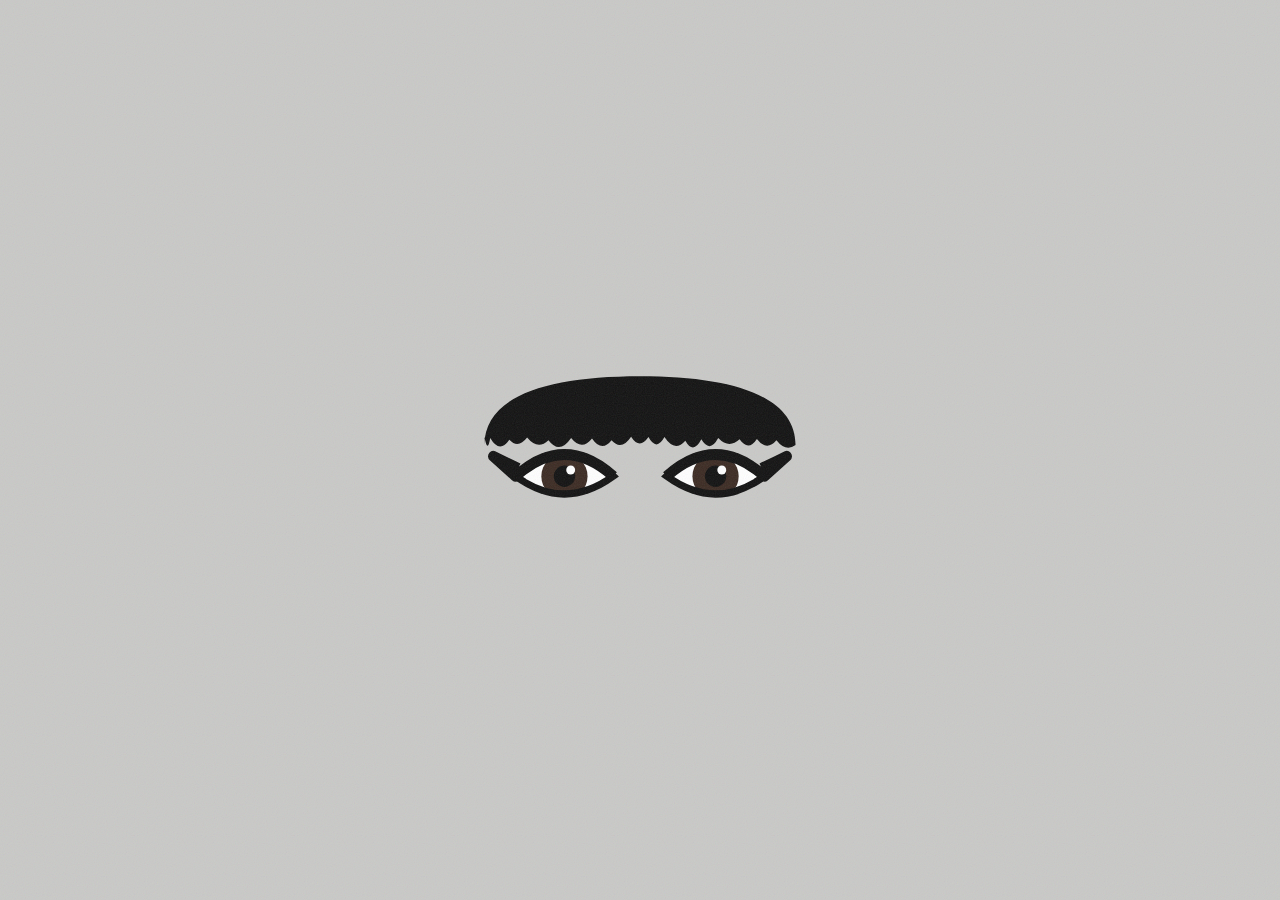
==== commit 6cb18bcf: "Portfolio classique : trousseau mat, volets et page sans défilement - Porte-clés refaits en style ar" ====
--- a/index.html
+++ b/index.html
@@ -12,12 +12,15 @@
   <link rel="preconnect" href="https://fonts.gstatic.com" crossorigin>
   <link rel="stylesheet" href="https://fonts.googleapis.com/css2?family=Archivo:wdth,wght@62..125,100..900&display=swap">
   <link rel="stylesheet" href="css/express.css">
+  <link rel="stylesheet" href="css/cv.css">
 
   <!-- Version classique du portfolio : une seule page, servie toute l'année
        sauf à Halloween. Mêmes données que la version jeu (jeu.html). -->
   <script src="js/projets-classique.js" defer></script>
   <script src="js/whoami.js" defer></script>
   <script src="js/contact.js" defer></script>
+  <script src="js/github.js" defer></script>
+  <script src="js/cv.js" defer></script>
   <script type="module" src="js/express.js"></script>
 </head>
 <body>
@@ -61,7 +64,7 @@
       <span class="yeux-face yeux-nom" aria-hidden="true">Fatima<br>Zayani</span>
       </span>
     </a>
-    <!-- Navigation verticale, à droite ; au survol, le mot roule -->
+    <!-- Navigation verticale, en bas à gauche sous la colonne ; au survol, le mot roule -->
     <nav class="nav-verticale" aria-label="Navigation principale">
       <ul>
         <li><a href="#projets"><span class="roule"><span data-texte="Projets">Projets</span></span></a></li>
@@ -69,7 +72,6 @@
         <li><a href="#contact"><span class="roule"><span data-texte="Contact">Contact</span></span></a></li>
       </ul>
     </nav>
-    <a class="vers-immersif lien-jeu" href="jeu.html"><span class="roule"><span data-texte="Version immersive ↗">Version immersive ↗</span></span></a>
   </header>
 
   <!-- La colonne : texte vertical qui accompagne toute la visite. Centrée à
@@ -88,7 +90,7 @@
     <!-- ===================== ACCUEIL : LE TROUSSEAU =====================
          Un trousseau suspendu à un crochet (js/express-trousseau.js) : elle
          au milieu, et autour des porte-clés qui mènent chacun à une page
-         (un projet, À propos, Contact, CV). Ils se balancent quand la souris
+         (elle → À propos, dossier → projets, Contact, CV). Ils se balancent quand la souris
          passe. Le sommaire des projets reste en HTML (clavier, lecteurs
          d'écran, et projets qui n'ont pas encore leur porte-clé). -->
     <section class="trousseau" id="accueil" aria-labelledby="nom">
@@ -101,35 +103,61 @@
         <img class="trousseau-crochet devant" src="images/porte-cles/crochet.webp" alt="" draggable="false">
       </div>
       <p class="trousseau-legende" id="legende" aria-hidden="true">
-        <span class="legende-sur" id="legende-sur">Touche un porte-clé</span>
+        <span class="legende-sur" id="legende-sur"></span>
         <span class="legende-titre" id="legende-titre"></span>
       </p>
       <nav class="trousseau-sommaire" id="projets" aria-labelledby="titre-projets">
         <h2 class="trousseau-sommaire-titre" id="titre-projets">Projets</h2>
         <ol id="sommaire"></ol>
       </nav>
-      <a class="accueil-indice" id="accueil-indice" href="#apropos">Défile <span aria-hidden="true">↓</span></a>
     </section>
 
     <!-- ===================== À PROPOS ===================== -->
-    <section class="apropos" id="apropos" aria-labelledby="titre-apropos">
-      <div class="panneau">
-        <h2 id="titre-apropos">À propos</h2>
-        <p class="devise" id="devise"></p>
-        <div class="apropos-grille">
-          <div id="histoire" class="histoire"></div>
-          <div>
-            <h3>Outils</h3>
-            <ul class="etiquettes" id="competences"></ul>
-            <h3>Parcours</h3>
-            <ol class="parcours" id="parcours"></ol>
-          </div>
+    <!-- La page ne défile pas : À propos et Contact sont des volets qui
+         s'ouvrent par-dessus l'accueil (js/express.js), fermés par ✕ ou Échap -->
+    <section class="apropos volet volet-cote" id="apropos" aria-labelledby="titre-apropos" inert>
+      <button type="button" class="volet-fermer" data-fermer aria-label="Fermer">✕</button>
+      <h2 id="titre-apropos">À propos</h2>
+      <p class="devise" id="devise"></p>
+      <div class="histoire" id="histoire"></div>
+      <h3 class="apropos-rubrique">Ce que je fais</h3>
+      <ul class="faire" id="faire"></ul>
+      <p class="en-ce-moment" id="en-ce-moment"></p>
+    </section>
+
+    <!-- ===================== GITHUB =====================
+         Ouvert par le porte-clé ordinateur : les autres porte-clés se
+         décrochent, le trousseau se range à gauche, le volet prend la droite. -->
+    <section class="github volet volet-cote" id="github" aria-labelledby="titre-github" inert>
+      <button type="button" class="volet-fermer" data-fermer aria-label="Fermer">✕</button>
+      <div class="github-tete">
+        <h2 id="titre-github">GitHub</h2>
+        <dl class="github-chiffres" id="github-chiffres"></dl>
+      </div>
+      <p class="github-intro" id="github-intro"></p>
+      <div class="github-langages" id="github-langages" aria-hidden="true"></div>
+      <ol class="github-depots" id="github-depots"></ol>
+      <a class="github-tout" id="github-tout" target="_blank" rel="noopener">Tout voir sur GitHub <span aria-hidden="true">↗</span></a>
+    </section>
+
+    <!-- ===================== CV =====================
+         Ouvert par le porte-clé CV, de côté comme GitHub : son CV en page web
+         (js/cv.js, mis en page par js/cv-rendu.js) et le PDF à télécharger. -->
+    <section class="cv volet volet-cote" id="cv" aria-labelledby="titre-cv" inert>
+      <button type="button" class="volet-fermer" data-fermer aria-label="Fermer">✕</button>
+      <div class="cv-entete">
+        <div>
+          <h2 id="titre-cv">CV</h2>
+          <p class="cv-sous-titre" id="cv-sous-titre"></p>
         </div>
+        <a class="bouton cv-telecharger" id="cv-telecharger" download>Télécharger le PDF <span aria-hidden="true">↓</span></a>
       </div>
+      <div id="cv-contenu"></div>
     </section>
 
     <!-- ===================== CONTACT ===================== -->
-    <section class="contact" id="contact" aria-labelledby="titre-contact">
+    <section class="contact volet" id="contact" aria-labelledby="titre-contact" inert>
+      <button type="button" class="volet-fermer" data-fermer aria-label="Fermer">✕</button>
       <h2 id="titre-contact">Un projet ? <em>Écris-moi.</em></h2>
       <div class="contact-ligne">
         <a class="email" id="email"></a>
@@ -137,14 +165,14 @@
         <span class="copie-ok" id="copie-ok" role="status"></span>
       </div>
       <ul class="liens" id="liens"></ul>
+      <!-- l'ancien pied de page, en bas du volet Contact -->
+      <footer class="pied">
+        <span>© <span id="annee"></span> Fatima Zayani</span>
+        <a class="lien-jeu" href="jeu.html">Revivre l'intro immersive <span aria-hidden="true">↗</span></a>
+        <a href="CREDITS.md">Crédits</a>
+      </footer>
     </section>
   </main>
-
-  <footer class="pied">
-    <span>© <span id="annee"></span> Fatima Zayani</span>
-    <a class="lien-jeu" href="jeu.html">Revivre l'intro immersive <span aria-hidden="true">↗</span></a>
-    <a href="CREDITS.md">Crédits</a>
-  </footer>
 
   <!-- Fiche d'un projet -->
   <dialog class="fiche" id="fiche" aria-labelledby="fiche-titre">
--- a/css/express.css
+++ b/css/express.css
@@ -29,8 +29,9 @@
 }
 
 *, *::before, *::after { box-sizing: border-box; }
-html { scroll-behavior: smooth; }
-@media (prefers-reduced-motion: reduce) { html { scroll-behavior: auto; } }
+/* tout se passe sur une seule page, sans défilement : À propos et Contact
+   sont des volets par-dessus l'accueil */
+html, body { height: 100%; overflow: hidden; }
 
 body {
   margin: 0;
@@ -69,7 +70,7 @@
 .evitement:focus { top: 12px; }
 
 /* Petites capitales espacées, pour toutes les étiquettes */
-.accueil-indice, .apropos h3, .fiche-cat, .fiche dt, .nav-verticale a, .vers-immersif {
+.fiche-cat, .fiche dt, .nav-verticale a {
   font-size: 0.75rem; font-weight: 500; text-transform: uppercase; letter-spacing: 0.16em;
 }
 
@@ -89,67 +90,78 @@
 .entete a { text-decoration: none; }
 /* Ses yeux à la place du monogramme : frange, eye-liner, pupilles qui
    suivent la souris (js/express.js) et clignement de temps en temps */
-.yeux { display: block; line-height: 0; perspective: 300px; text-decoration: none; }
+.yeux { display: block; line-height: 0; perspective: 300px; text-decoration: none; transition: opacity 0.2s; }
 .yeux svg { width: 68px; height: auto; overflow: visible; display: block; }
-/* De temps en temps, la carte pivote et montre son nom au dos. Les deux
+/* Au survol, la carte pivote et montre son nom au dos. Les deux
    faces s'échangent aussi en fondu à mi-tour : jamais superposées, même
    si le navigateur ignore backface-visibility */
 .yeux-carte { display: block; position: relative; transform-style: preserve-3d; transition: transform 0.9s var(--courbe); }
-.yeux.tourne .yeux-carte { transform: rotateY(180deg); }
+.yeux:hover .yeux-carte, .yeux:focus-visible .yeux-carte { transform: rotateY(180deg); }
 .yeux-face { display: block; -webkit-backface-visibility: hidden; backface-visibility: hidden; transition: opacity 0.05s linear 0.12s; }
-.yeux.tourne .yeux-recto { opacity: 0; }
+.yeux:hover .yeux-recto, .yeux:focus-visible .yeux-recto { opacity: 0; }
 .yeux-nom {
   position: absolute; inset: 0; display: flex; flex-direction: column; justify-content: center;
   transform: rotateY(180deg); opacity: 0;
   font-family: var(--titre); font-weight: 700; font-size: 0.82rem; line-height: 1.05;
   letter-spacing: 0.06em; text-transform: uppercase; white-space: nowrap;
 }
-.yeux.tourne .yeux-nom { opacity: 1; }
+.yeux:hover .yeux-nom, .yeux:focus-visible .yeux-nom { opacity: 1; }
 .oeil { transform-box: fill-box; transform-origin: center; }
 .yeux.cligne .oeil { animation: cligner 0.18s ease-in-out; }
 @keyframes cligner { 50% { transform: scaleY(0.08); } }
-/* Navigation verticale à droite ; au survol, le mot roule (sa copie,
+/* Navigation verticale en bas à gauche, sous la colonne ; au survol, le mot roule (sa copie,
    juste à côté, prend sa place) */
-.nav-verticale { position: fixed; right: var(--marge); top: 24px; z-index: 40; }
+.nav-verticale { position: fixed; left: var(--marge); bottom: 24px; z-index: 40; }
 .nav-verticale ul {
-  writing-mode: vertical-rl; display: flex; gap: 28px;
+  display: flex; flex-direction: column; gap: 14px;
   list-style: none; margin: 0; padding: 0;
 }
 /* le lien déborde de 13px tout autour (zone de clic de 44px), le mot
    roule à l'intérieur de .roule, seule partie qui coupe */
-.nav-verticale a, .vers-immersif { display: block; padding: 13px; margin: -13px; }
+.nav-verticale a { display: inline-block; padding: 13px; margin: -13px; white-space: nowrap; }
 .roule { display: block; overflow: hidden; }
 .roule > span { display: block; position: relative; transition: transform 0.45s var(--courbe); }
 .roule > span::after {
   content: attr(data-texte); position: absolute; inset-block-start: 100%; inset-inline-start: 0;
 }
-.nav-verticale a:hover .roule > span, .vers-immersif:hover .roule > span { transform: translateX(100%); }
-.vers-immersif { position: fixed; right: var(--marge); bottom: 24px; z-index: 40; writing-mode: vertical-rl; }
-.nav-verticale, .vers-immersif { color: var(--encre-fixe, var(--noir)); transition: color 0.4s; }
-
-/* ---------- La colonne : texte vertical qui accompagne la visite ----------
-   Posée à plat sur deux lignes, puis tournée d'un quart de tour autour de
-   son coin haut gauche ; --x (js/express.js) la fait glisser du centre
-   vers la gauche. */
+.nav-verticale a:hover .roule > span { transform: translateY(-100%); }
+.nav-verticale { color: var(--encre-fixe, var(--noir)); transition: color 0.4s, opacity 0.6s ease; }
+
+/* ---------- L'intro (js/express-intro.js) ----------
+   Ses yeux en grand au milieu, sur le fond ; le logo, la colonne et le
+   menu attendent cachés, puis apparaissent quand les yeux les rejoignent. */
+.intro {
+  position: fixed; inset: 0; z-index: 45; display: grid; place-items: center;
+  background: var(--fond); pointer-events: none;
+}
+.intro svg { width: min(52vw, 320px); height: auto; overflow: visible; transform-origin: 50% 50%; animation: intro-arrivee 0.5s var(--courbe) both; }
+.intro .iris { transition: transform 0.35s var(--courbe); }
+.intro .oeil { transform-box: fill-box; transform-origin: center; }
+.intro.cligne .oeil { animation: cligner 0.18s ease-in-out; }
+@keyframes intro-arrivee { from { transform: scale(0.6) translateY(12px); } }
+.intro-en-cours { overflow: hidden; }
+.intro-en-cours .yeux, .intro-en-cours .colonne, .intro-en-cours .nav-verticale { opacity: 0; }
+
+/* ---------- La colonne : ses mots, à l'horizontale, sous le logo ----------
+   Nom, puis métier (une ligne par mot) ; elle accompagne la visite et
+   change de mots selon la section (js/express.js). */
 .colonne {
-  position: fixed; left: 0; top: 10vh; z-index: 30; pointer-events: none;
-  width: 80vh; height: 2.7em;
+  position: fixed; left: var(--marge); top: 84px; z-index: 30; pointer-events: none;
+  display: flex; flex-direction: column; gap: 0.15em;
   font-family: var(--large); font-weight: 500; font-stretch: 112%;
-  font-size: clamp(0.85rem, 2.1vh, 1.35rem); line-height: 1.35;
+  font-size: clamp(0.8rem, 1.9vh, 1.15rem); line-height: 1.25;
   letter-spacing: 0.06em; text-transform: uppercase; white-space: nowrap;
   color: var(--blanc);
-  transform-origin: 0 0;
-  transform: translateX(calc(var(--marge) + 2.7em)) rotate(90deg);
-  transition: color 0.4s;
-}
-.colonne-mot {
-  position: absolute; left: var(--pos, 0%);
-  transition: opacity 0.22s ease, transform 0.22s ease;
-}
-/* ligne 1 (à droite une fois tournée) : b et d ; ligne 2 : a, c, e */
-.colonne-mot[data-place="b"], .colonne-mot[data-place="d"] { top: 0; }
-.colonne-mot[data-place="a"], .colonne-mot[data-place="c"], .colonne-mot[data-place="e"] { top: 1.35em; }
-.colonne-mot.change { opacity: 0; transform: translateX(0.6em); }
+  transition: color 0.4s, opacity 0.6s ease 0.1s;
+}
+.colonne-mot { display: block; transition: opacity 0.22s ease, transform 0.22s ease; }
+.colonne-mot:empty { display: none; }
+/* ordre de lecture : c (nom), b, d (métier) */
+.colonne-mot[data-place="c"] { order: 1; }
+.colonne-mot[data-place="b"] { order: 2; }
+.colonne-mot[data-place="d"] { order: 3; }
+.colonne-mot[data-place="a"], .colonne-mot[data-place="e"] { order: 4; }
+.colonne-mot.change { opacity: 0; transform: translateY(0.4em); }
 
 /* ---------- Accueil : le trousseau ----------
    Le crochet est vissé au mur, l'anneau y pend, les porte-clés pendent à
@@ -183,11 +195,11 @@
 .breloque-objet img {
   display: block; width: 100%; height: 100%; user-select: none; -webkit-user-drag: none;
   filter: drop-shadow(calc(var(--u) * 0.6) calc(var(--u) * 1.6) calc(var(--u) * 1.2) rgba(40, 36, 30, 0.28));
-  transform-origin: 50% 0; transition: transform 0.35s var(--courbe), filter 0.35s;
+  transform-origin: 50% 0; transition: transform 0.6s var(--courbe), filter 0.6s;
 }
 .breloque-objet:hover img, .breloque-objet:focus-visible img {
-  transform: scale(1.06);
-  filter: drop-shadow(calc(var(--u) * 0.9) calc(var(--u) * 2.4) calc(var(--u) * 1.6) rgba(40, 36, 30, 0.3)) brightness(1.04);
+  transform: scale(1.025);
+  filter: drop-shadow(calc(var(--u) * 0.75) calc(var(--u) * 2) calc(var(--u) * 1.4) rgba(40, 36, 30, 0.29)) brightness(1.02);
 }
 .breloque-objet:focus-visible { outline: 2px dashed var(--noir); outline-offset: 6px; border-radius: 12px; }
 
@@ -208,7 +220,13 @@
 @keyframes legende { from { opacity: 0; transform: translateY(0.25em); } }
 
 /* le sommaire des projets, en bas à gauche */
-.trousseau-sommaire { position: absolute; left: calc(var(--marge) + 90px); bottom: 22px; display: flex; align-items: center; gap: 22px; }
+.trousseau-sommaire {
+  position: absolute; left: 50%; bottom: 22px; display: flex; align-items: center; gap: 22px;
+  transform: translate(-50%, 8px); opacity: 0; visibility: hidden;
+  transition: opacity 0.4s, transform 0.4s var(--courbe), visibility 0s 0.4s;
+}
+/* caché tant que le dossier n'a pas été ouvert (js/express.js) */
+.trousseau-sommaire.ouvert { opacity: 1; visibility: visible; transform: translate(-50%, 0); transition: opacity 0.4s, transform 0.4s var(--courbe); }
 .trousseau-sommaire-titre { margin: 0; font-size: 0.75rem; font-weight: 500; letter-spacing: 0.16em; text-transform: uppercase; color: var(--gris); }
 .trousseau-sommaire ol { display: flex; flex-wrap: wrap; gap: 0 22px; list-style: none; margin: 0; padding: 0; }
 .trousseau-sommaire button {
@@ -218,7 +236,16 @@
   background-position: left 70%; background-size: 0 2px; transition: background-size 0.3s;
 }
 .trousseau-sommaire button:hover, .trousseau-sommaire button:focus-visible { background-size: 100% 2px; }
-.trousseau .accueil-indice { position: absolute; right: calc(var(--marge) + 48px); bottom: 32px; text-decoration: none; }
+/* appelé par le porte-clé dossier : les noms se soulignent l'un après l'autre */
+.trousseau-sommaire.appel li button { animation: appel 1.6s var(--courbe) both; }
+.trousseau-sommaire.appel li:nth-child(2) button { animation-delay: 0.12s; }
+.trousseau-sommaire.appel li:nth-child(3) button { animation-delay: 0.24s; }
+.trousseau-sommaire.appel li:nth-child(4) button { animation-delay: 0.36s; }
+@keyframes appel {
+  0% { background-size: 0 2px; }
+  35%, 70% { background-size: 100% 2px; color: var(--accent); }
+  100% { background-size: 0 2px; }
+}
 
 /* ---------- Fiche projet ---------- */
 .fiche {
@@ -248,53 +275,144 @@
 .fiche-ecrans img { display: block; width: 100%; height: auto; }
 .fiche-ecrans img.est-telephone { width: min(60%, 280px); justify-self: center; }
 
-/* ---------- À propos : un panneau plus clair, coins marqués ---------- */
-.apropos { padding: clamp(80px, 12vw, 160px) calc(var(--marge) + 70px) 0 calc(var(--marge) + 90px); }
-.panneau {
-  position: relative; max-width: 1180px; margin: 0 auto;
-  padding: clamp(32px, 6vw, 80px);
-  background: var(--panneau);
-}
-/* repères aux quatre coins, comme sur une planche imprimée */
-.panneau::before, .panneau::after {
-  content: ""; position: absolute; inset: -10px; pointer-events: none;
-  background:
-    linear-gradient(var(--gris), var(--gris)) left top / 14px 1px,
-    linear-gradient(var(--gris), var(--gris)) left top / 1px 14px,
-    linear-gradient(var(--gris), var(--gris)) right top / 14px 1px,
-    linear-gradient(var(--gris), var(--gris)) right top / 1px 14px;
-  background-repeat: no-repeat;
-}
-.panneau::after { transform: scaleY(-1); }
-.panneau h2 {
-  margin: 0; text-align: center;
-  font-family: var(--large); font-weight: 800; font-stretch: 125%;
-  font-size: clamp(1.8rem, 4vw, 3.2rem); text-transform: uppercase; line-height: 1;
-}
-.devise { margin: 14px 0 0; text-align: center; color: var(--gris); }
-.apropos-grille {
-  display: grid; grid-template-columns: 1.2fr 1fr; gap: clamp(28px, 6vw, 80px);
-  margin-top: clamp(36px, 6vw, 70px);
-}
-.histoire p { margin: 0 0 16px; font-size: clamp(1.05rem, 1.4vw, 1.2rem); line-height: 1.55; max-width: 46ch; }
-.apropos h3 { margin: 0 0 14px; color: var(--gris); }
-.apropos h3:not(:first-child) { margin-top: 36px; }
-.etiquettes { display: flex; flex-wrap: wrap; gap: 8px; list-style: none; margin: 0; padding: 0; }
-.etiquettes li {
-  border: 1px solid var(--noir); border-radius: 999px; padding: 4px 14px; font-size: 0.88rem;
-  transition: background 0.25s, color 0.25s, border-color 0.25s;
-}
-.etiquettes li:hover { background: var(--accent); border-color: var(--accent); color: var(--noir); }
-.parcours { list-style: none; margin: 0; padding: 0; }
-.parcours li {
-  display: grid; grid-template-columns: 4.5rem 1fr auto; gap: 12px;
-  padding: 12px 0; border-top: 1px solid var(--trait); font-size: 0.95rem;
-}
-.parcours .annee { font-variant-numeric: tabular-nums; color: var(--accent-texte); }
-.parcours .lieu { color: var(--gris); text-align: right; }
+/* ---------- Les volets (À propos, Contact) ----------
+   Fixés par-dessus l'accueil, sous le logo, la colonne et le menu ; si le
+   contenu dépasse (petit écran), il défile à l'intérieur du volet. */
+.volet {
+  position: fixed; inset: 0; z-index: 25; overflow-y: auto; overscroll-behavior: contain;
+  background: var(--fond);
+  opacity: 0; visibility: hidden; transform: translateY(18px);
+  transition: opacity 0.35s ease, transform 0.45s var(--courbe), visibility 0s 0.45s;
+}
+.volet:focus { outline: none; } /* l'arrivée par #ancre le cible : pas de cadre */
+.volet.ouvert { opacity: 1; visibility: visible; transform: none; transition: opacity 0.35s ease, transform 0.45s var(--courbe); }
+.volet-fermer {
+  position: fixed; top: 18px; right: var(--marge); z-index: 2;
+  width: 44px; height: 44px; border: 0; background: none; color: inherit; cursor: pointer;
+  font-size: 1.3rem; line-height: 1; transition: color 0.2s, transform 0.3s var(--courbe);
+}
+.volet-fermer:hover { color: var(--accent); transform: rotate(90deg); }
+
+/* Volet ouvert : il ne reste que le logo (qui ramène à l'accueil) ; le nom,
+   le métier et le menu s'effacent vers la gauche */
+.colonne, .nav-verticale { transition: color 0.4s, opacity 0.45s ease, transform 0.55s var(--courbe), visibility 0s; }
+.volet-ouvert .colonne, .volet-ouvert .nav-verticale {
+  opacity: 0; visibility: hidden; transform: translateX(-24px);
+  transition: color 0.4s, opacity 0.3s ease, transform 0.45s var(--courbe), visibility 0s 0.45s;
+}
+
+/* Volet de côté (GitHub) : il prend la droite, le trousseau (ce qu'il en
+   reste) se range à gauche */
+.volet-cote { left: 44vw; transform: translateX(40px); background: transparent; }
+/* fond transparent : le porte-clé qui se balance passe sous le texte sans
+   être coupé ; le volet laisse passer la souris, seul son contenu la prend */
+@media (min-width: 761px) {
+  .volet-cote { pointer-events: none; }
+  .volet-cote.ouvert > * { pointer-events: auto; }
+}
+.volet-cote.ouvert { transform: none; }
+.trousseau-scene { transition: transform 0.9s var(--courbe); }
+.trousseau-de-cote .trousseau-scene { transform: translateX(-28vw); } /* centré dans la place laissée à gauche du volet (0 à 44vw) */
+.trousseau-de-cote .trousseau-legende, .trousseau-de-cote .trousseau-sommaire { opacity: 0; visibility: hidden; }
+.breloque.decroche { pointer-events: none; }
+.breloque.partie { visibility: hidden; }
+
+/* ---------- GitHub ---------- */
+.github { padding: clamp(60px, 10vh, 120px) calc(var(--marge) + 50px) 48px 0; }
+.github h2 {
+  margin: 0; font-family: var(--large); font-weight: 800; font-stretch: 125%;
+  font-size: clamp(2rem, 5vw, 4.2rem); line-height: 1; text-transform: uppercase;
+}
+/* le titre, et à côté le nombre de dépôts et de langages */
+.github-tete { display: flex; flex-wrap: wrap; align-items: flex-end; gap: 12px clamp(28px, 4vw, 56px); }
+.github-intro { margin: 14px 0 0; color: var(--gris); white-space: nowrap; }
+.github-chiffres { display: flex; gap: 32px; margin: 0 0 4px; }
+.github-chiffres div { display: flex; flex-direction: column-reverse; }
+.github-chiffres dt { font-size: 0.72rem; text-transform: uppercase; letter-spacing: 0.16em; color: var(--gris); }
+.github-chiffres dd { margin: 0; font-family: var(--large); font-weight: 700; font-stretch: 115%; font-size: 1.8rem; line-height: 1.1; }
+/* les langages : nom en lettres larges, pointillés, part (le premier en corail) */
+.github-langages ol { list-style: none; margin: 26px 0 0; padding: 0; max-width: 520px; }
+.github-langages li {
+  display: flex; align-items: baseline; gap: 10px; padding: 3px 0;
+  font-family: var(--large); font-weight: 600; font-stretch: 118%;
+  font-size: 0.95rem; letter-spacing: 0.06em; text-transform: uppercase;
+}
+.github-langages li:first-child { color: var(--accent); }
+.github-langages .points { flex: 1; border-bottom: 1.5px dotted currentColor; opacity: 0.45; transform: translateY(-4px); }
+.github-langages .part { font-variant-numeric: tabular-nums; }
+.github-depots { list-style: none; margin: 34px 0 0; padding: 0; border-top: 1px solid var(--trait); }
+.github-depots a {
+  display: grid; grid-template-columns: 1fr auto; gap: 2px 16px; padding: 14px 0;
+  border-bottom: 1px solid var(--trait); text-decoration: none;
+}
+.github-depots .nom { font-weight: 600; font-size: 1.05rem; transition: color 0.2s; }
+.github-depots .techno { font-size: 0.72rem; text-transform: uppercase; letter-spacing: 0.14em; color: var(--gris); align-self: center; }
+.github-depots .resume { grid-column: 1 / -1; font-size: 0.9rem; color: var(--gris); }
+.github-depots a:hover .nom { color: var(--accent); }
+.github-depots a:hover .nom::after { content: " ↗"; }
+.github-tout {
+  display: inline-block; margin-top: 28px; font-size: 0.8rem; text-transform: uppercase; letter-spacing: 0.16em;
+  text-decoration: none; background: linear-gradient(currentColor, currentColor) left bottom / 100% 1px no-repeat;
+}
+.github-tout:hover { color: var(--accent); }
+
+/* ---------- Ses objets (volet À propos, js/express-objets.js) ----------
+   Au-dessus du volet transparent, dans la place à gauche ; on les attrape. */
+.objets { position: fixed; inset: 0; z-index: 26; pointer-events: none; opacity: 0; transition: opacity 0.3s; }
+.objets.visible { opacity: 1; }
+.objet { position: absolute; left: 0; top: 0; pointer-events: auto; cursor: grab; touch-action: none; will-change: transform; }
+.objet.tenu { cursor: grabbing; }
+.objet img {
+  display: block; width: 100%; height: 100%; user-select: none; -webkit-user-drag: none;
+  filter: drop-shadow(4px 10px 8px rgba(40, 36, 30, 0.25));
+}
+/* l'étiquette, au survol : ce que l'objet raconte */
+.objet-etiquette {
+  position: absolute; left: 0; top: 0;
+  padding: 5px 10px; white-space: nowrap; pointer-events: none;
+  background: var(--noir); color: var(--fond); font-size: 0.78rem; border-radius: 4px;
+  opacity: 0; transition: opacity 0.2s;
+}
+.objet-etiquette.visible { opacity: 1; }
+
+/* ---------- CV (mise en page du CV lui-même : css/cv.css) ---------- */
+.cv { padding: clamp(60px, 10vh, 120px) calc(var(--marge) + 50px) 48px 0; font-size: 0.95rem; }
+.cv-entete { display: flex; flex-wrap: wrap; align-items: flex-end; justify-content: space-between; gap: 16px 32px; margin-bottom: 34px; }
+.cv h2 {
+  margin: 0; font-family: var(--large); font-weight: 800; font-stretch: 125%;
+  font-size: clamp(2rem, 5vw, 4.2rem); line-height: 1; text-transform: uppercase;
+}
+.cv-sous-titre { margin: 12px 0 0; color: var(--gris); }
+.cv-telecharger { display: inline-flex; align-items: center; gap: 8px; text-decoration: none; }
+
+/* ---------- À propos : volet de côté, comme GitHub et le CV ---------- */
+.apropos { padding: clamp(60px, 10vh, 120px) calc(var(--marge) + 50px) 48px 0; }
+.apropos h2 {
+  margin: 0; font-family: var(--large); font-weight: 800; font-stretch: 125%;
+  font-size: clamp(2rem, 5vw, 4.2rem); line-height: 1; text-transform: uppercase;
+}
+.devise { margin: 12px 0 0; color: var(--gris); }
+.histoire { margin-top: 34px; max-width: 62ch; }
+.histoire p { margin: 0 0 14px; font-size: clamp(1rem, 1.25vw, 1.12rem); line-height: 1.6; }
+.apropos-rubrique {
+  margin: 34px 0 0; padding-bottom: 6px; border-bottom: 1px solid var(--trait);
+  font-family: var(--large); font-weight: 700; font-stretch: 118%;
+  font-size: 0.78rem; letter-spacing: 0.16em; text-transform: uppercase;
+}
+.faire { display: grid; grid-template-columns: repeat(3, 1fr); gap: 24px; list-style: none; margin: 16px 0 0; padding: 0; }
+.faire strong {
+  display: block; margin-bottom: 6px;
+  font-family: var(--large); font-weight: 700; font-stretch: 118%; font-size: 1.15rem; text-transform: uppercase; letter-spacing: 0.04em;
+}
+.faire span { color: var(--gris); font-size: 0.92rem; line-height: 1.5; }
+.en-ce-moment { display: flex; flex-wrap: wrap; align-items: baseline; gap: 6px 18px; margin: 36px 0 0; padding-top: 16px; border-top: 1px solid var(--trait); font-weight: 600; }
+.en-ce-moment-titre { font-size: 0.72rem; font-weight: 500; letter-spacing: 0.16em; text-transform: uppercase; color: var(--gris); }
 
 /* ---------- Contact ---------- */
-.contact { padding: clamp(110px, 16vw, 200px) calc(var(--marge) + 70px) clamp(80px, 10vw, 140px) calc(var(--marge) + 90px); text-align: center; }
+.contact {
+  display: flex; flex-direction: column; justify-content: center;
+  padding: 80px calc(var(--marge) + 70px) 0; text-align: center;
+}
 .contact h2 {
   margin: 0;
   font-family: var(--large); font-weight: 800; font-stretch: 125%;
@@ -320,11 +438,11 @@
 
 /* ---------- Pied ---------- */
 .pied {
-  position: relative; z-index: 31; background: var(--fond);
-  display: flex; flex-wrap: wrap; gap: 10px 28px; align-items: center;
-  padding: 22px calc(var(--marge) + 40px) 22px var(--marge); border-top: 1px solid var(--trait); font-size: 0.85rem;
-}
-.pied > span:first-child { margin-right: auto; }
+  display: flex; flex-wrap: wrap; justify-content: center; gap: 10px 28px; align-items: center;
+  margin-top: auto; padding: 60px 0 24px; font-size: 0.8rem; color: var(--gris);
+}
+.contact .liens { margin-bottom: 0; }
+.contact h2 { margin-top: auto; }
 .pied a:hover { color: var(--accent); }
 
 /* Hors Halloween, la version jeu est cachée : plus de lien vers elle
@@ -333,16 +451,25 @@
 
 /* ---------- Petits écrans ---------- */
 @media (max-width: 760px) {
-  .vers-immersif { display: none; }
-  .colonne { font-size: 0.78rem; }
-  .apropos, .contact { padding-left: calc(var(--marge) + 44px); padding-right: calc(var(--marge) + 36px); }
-  .apropos-grille { grid-template-columns: 1fr; }
-  .pied > span:first-child { margin-right: 0; }
-  /* trousseau : le sommaire passe sous la légende, « Défile » caché */
+  /* trop étroit pour une colonne fixe : nom et menu restent sur l'accueil */
+  .colonne { position: absolute; font-size: 0.72rem; top: 70px; }
+  .nav-verticale { position: absolute; left: 0; top: calc(100svh - 150px); bottom: auto; }
+  .nav-verticale ul { gap: 12px; }
+  .contact { padding-left: var(--marge); padding-right: var(--marge); }
+  /* au téléphone, le volet couvre tout (nom et menu compris) */
+  .volet { z-index: 42; }
+  .volet-cote { left: 0; background: var(--fond); }
+  .github { padding: 70px var(--marge) 40px; }
+  .github-intro { white-space: normal; }
+  .cv { padding: 70px var(--marge) 40px; }
+  .apropos { padding: 70px var(--marge) 40px; }
+  .faire { grid-template-columns: 1fr; gap: 16px; }
+  .trousseau-de-cote .trousseau-scene { transform: none; }
+  /* trousseau : le sommaire passe sous la légende */
   .trousseau-scene { bottom: 22%; }
   .trousseau-legende { bottom: 13%; }
-  .trousseau-sommaire { left: calc(var(--marge) + 44px); right: var(--marge); bottom: 12px; flex-wrap: wrap; gap: 0 16px; }
-  .trousseau .accueil-indice { display: none; }
-}
-
-
+  .trousseau-sommaire { left: calc(var(--marge) + 44px); right: var(--marge); bottom: 12px; flex-wrap: wrap; gap: 0 16px; transform: translateY(8px); }
+  .trousseau-sommaire.ouvert { transform: none; }
+}
+
+
--- a/css/cv.css
+++ b/css/cv.css
@@ -0,0 +1,33 @@
+/*
+ * Son CV mis en page (js/cv-rendu.js) : commun au volet CV de index.html
+ * et à la page imprimable documents/cv.html. Les couleurs viennent de la
+ * page qui l'accueille (--noir, --gris, --trait, --large). Pas de rouge
+ * (son choix) : noir et gris seulement.
+ */
+.cv-grille { display: grid; grid-template-columns: 1.35fr 1fr; gap: 0 clamp(28px, 4vw, 56px); }
+.cv-bloc { margin: 0 0 26px; }
+.cv-titre {
+  margin: 0 0 12px; padding-bottom: 6px; border-bottom: 1px solid var(--trait);
+  font-family: var(--large); font-weight: 700; font-stretch: 118%;
+  font-size: 0.78rem; letter-spacing: 0.16em; text-transform: uppercase; color: var(--noir);
+}
+.cv-profil { margin: 0; line-height: 1.55; }
+.cv-dispo { margin: 8px 0 0; font-weight: 600; }
+.cv-liste { list-style: none; margin: 0; padding: 0; }
+.cv-liste > li + li { margin-top: 14px; }
+.cv-ligne { display: flex; justify-content: space-between; align-items: baseline; gap: 14px; }
+.cv-intitule { font-weight: 600; }
+.cv-lieu { font-weight: 400; color: var(--gris); }
+.cv-dates { flex: none; font-size: 0.82em; color: var(--gris); font-variant-numeric: tabular-nums; white-space: nowrap; }
+.cv-points { margin: 6px 0 0; padding-left: 1.1em; color: var(--gris); font-size: 0.92em; line-height: 1.5; }
+.cv-points li::marker { color: var(--gris); }
+.cv-projets { list-style: none; margin: 0; padding: 0; line-height: 1.7; }
+.cv-groupe { margin: 12px 0 6px; font-size: 0.72rem; font-weight: 500; letter-spacing: 0.14em; text-transform: uppercase; color: var(--gris); }
+.cv-groupe:first-of-type { margin-top: 0; }
+.cv-etiquettes { display: flex; flex-wrap: wrap; gap: 6px; list-style: none; margin: 0; padding: 0; }
+.cv-etiquettes li { border: 1px solid currentColor; border-radius: 999px; padding: 2px 11px; font-size: 0.82em; }
+.cv-langues { margin: 0; }
+
+@media (max-width: 760px) {
+  .cv-grille { grid-template-columns: 1fr; }
+}
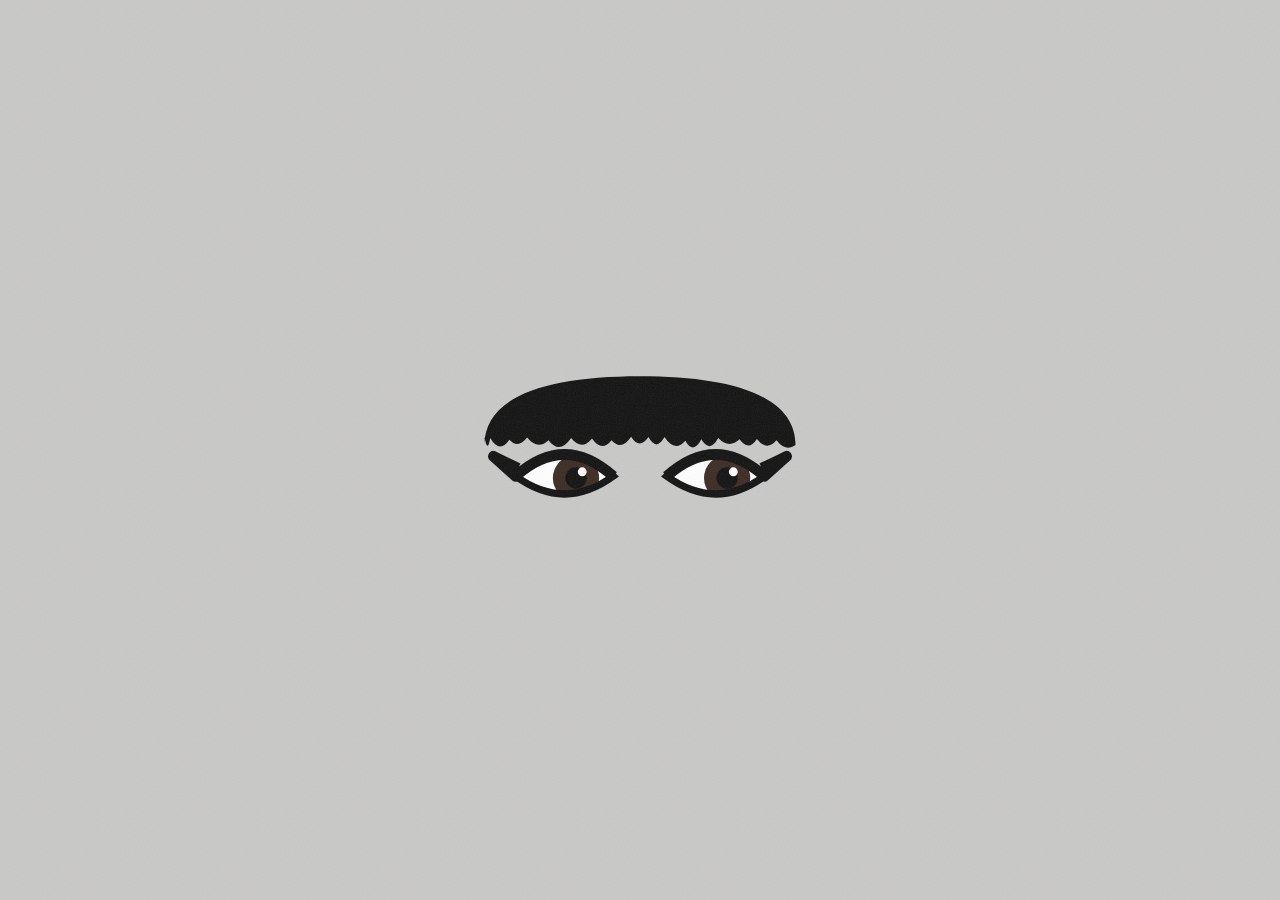
==== commit 99036f77: "Projets : le dossier grandit et les fiches en dépassent Le porte-clé dossier devient un grand dossie" ====
--- a/index.html
+++ b/index.html
@@ -108,7 +108,14 @@
       </p>
       <nav class="trousseau-sommaire" id="projets" aria-labelledby="titre-projets">
         <h2 class="trousseau-sommaire-titre" id="titre-projets">Projets</h2>
-        <ol id="sommaire"></ol>
+        <!-- le porte-clé dossier en grand : son dos, les fiches glissées
+             dedans, puis son rabat avant (même image, découpée) par-dessus -->
+        <div class="grand-dossier">
+          <img class="dossier-dos" src="images/porte-cles/dossier.webp" alt="" draggable="false">
+          <ol id="sommaire"></ol>
+          <div class="dossier-devant"><img src="images/porte-cles/dossier.webp" alt="" draggable="false"></div>
+          <span class="dossier-etiquette" aria-hidden="true">Projets</span>
+        </div>
       </nav>
     </section>
 
@@ -155,6 +162,16 @@
       <div id="cv-contenu"></div>
     </section>
 
+    <!-- ===================== UN PROJET =====================
+         Ouvert depuis le sommaire (dossier ou menu « Projets »), de côté
+         comme GitHub et le CV : le dossier reste accroché, les autres
+         porte-clés se décrochent. En haut, les autres projets. -->
+    <section class="projet volet volet-cote" id="projet" aria-labelledby="projet-titre" inert>
+      <button type="button" class="volet-fermer" data-fermer aria-label="Fermer">✕</button>
+      <nav class="projet-nav" aria-label="Projets"><ol id="projet-nav"></ol></nav>
+      <div id="projet-contenu"></div>
+    </section>
+
     <!-- ===================== CONTACT ===================== -->
     <section class="contact volet" id="contact" aria-labelledby="titre-contact" inert>
       <button type="button" class="volet-fermer" data-fermer aria-label="Fermer">✕</button>
@@ -174,10 +191,5 @@
     </section>
   </main>
 
-  <!-- Fiche d'un projet -->
-  <dialog class="fiche" id="fiche" aria-labelledby="fiche-titre">
-    <button type="button" class="fiche-fermer" id="fiche-fermer" aria-label="Fermer">✕</button>
-    <div id="fiche-contenu"></div>
-  </dialog>
 </body>
 </html>
--- a/css/express.css
+++ b/css/express.css
@@ -70,7 +70,7 @@
 .evitement:focus { top: 12px; }
 
 /* Petites capitales espacées, pour toutes les étiquettes */
-.fiche-cat, .fiche dt, .nav-verticale a {
+.projet-cat, .projet-infos dt, .nav-verticale a {
   font-size: 0.75rem; font-weight: 500; text-transform: uppercase; letter-spacing: 0.16em;
 }
 
@@ -219,61 +219,81 @@
 .legende-titre:not(:empty) { animation: legende 0.45s var(--courbe); }
 @keyframes legende { from { opacity: 0; transform: translateY(0.25em); } }
 
-/* le sommaire des projets, en bas à gauche */
-.trousseau-sommaire {
-  position: absolute; left: 50%; bottom: 22px; display: flex; align-items: center; gap: 22px;
-  transform: translate(-50%, 8px); opacity: 0; visibility: hidden;
-  transition: opacity 0.4s, transform 0.4s var(--courbe), visibility 0s 0.4s;
-}
-/* caché tant que le dossier n'a pas été ouvert (js/express.js) */
-.trousseau-sommaire.ouvert { opacity: 1; visibility: visible; transform: translate(-50%, 0); transition: opacity 0.4s, transform 0.4s var(--courbe); }
-.trousseau-sommaire-titre { margin: 0; font-size: 0.75rem; font-weight: 500; letter-spacing: 0.16em; text-transform: uppercase; color: var(--gris); }
-.trousseau-sommaire ol { display: flex; flex-wrap: wrap; gap: 0 22px; list-style: none; margin: 0; padding: 0; }
-.trousseau-sommaire button {
-  min-height: 44px; padding: 0; border: 0; background: none; cursor: pointer;
-  font: inherit; font-size: 0.9rem; color: var(--noir);
-  background-image: linear-gradient(var(--accent), var(--accent)); background-repeat: no-repeat;
-  background-position: left 70%; background-size: 0 2px; transition: background-size 0.3s;
-}
-.trousseau-sommaire button:hover, .trousseau-sommaire button:focus-visible { background-size: 100% 2px; }
-/* appelé par le porte-clé dossier : les noms se soulignent l'un après l'autre */
-.trousseau-sommaire.appel li button { animation: appel 1.6s var(--courbe) both; }
-.trousseau-sommaire.appel li:nth-child(2) button { animation-delay: 0.12s; }
-.trousseau-sommaire.appel li:nth-child(3) button { animation-delay: 0.24s; }
-.trousseau-sommaire.appel li:nth-child(4) button { animation-delay: 0.36s; }
-@keyframes appel {
-  0% { background-size: 0 2px; }
-  35%, 70% { background-size: 100% 2px; color: var(--accent); }
-  100% { background-size: 0 2px; }
-}
-
-/* ---------- Fiche projet ---------- */
-.fiche {
-  width: min(92vw, 760px); max-height: 86vh; padding: clamp(24px, 4vw, 48px);
-  border: 0; border-radius: 0;
-  background: var(--blanc); color: var(--noir);
-}
-.fiche::backdrop { background: rgba(201, 201, 199, 0.7); backdrop-filter: blur(6px); }
-.fiche[open] { animation: ficheEntre 0.5s var(--courbe); }
-@keyframes ficheEntre { from { opacity: 0; transform: translateY(30px) scale(0.98); } }
-.fiche-fermer {
-  position: absolute; right: 16px; top: 14px; width: 44px; height: 44px;
-  border: 0; background: none; color: inherit; font-size: 1.2rem; cursor: pointer;
-}
-.fiche-fermer:hover { color: var(--accent); }
-.fiche h3 {
-  margin: 6px 0 14px; font-family: var(--large); font-weight: 800; font-stretch: 112%;
-  font-size: clamp(1.6rem, 4vw, 2.6rem); line-height: 1.05; text-transform: uppercase;
-}
-.fiche-cat { color: var(--gris); }
-.fiche-resume { font-style: italic; color: var(--gris); }
-.fiche dl { display: grid; grid-template-columns: max-content 1fr; gap: 8px 22px; margin: 24px 0 0; font-size: 0.95rem; }
-.fiche dt { color: var(--gris); padding-top: 3px; }
-.fiche dd { margin: 0; }
-.fiche-liens a { margin-right: 18px; font-weight: 600; color: var(--accent-texte); }
-.fiche-ecrans { display: grid; gap: 12px; margin: 26px 0 0; }
-.fiche-ecrans img { display: block; width: 100%; height: auto; }
-.fiche-ecrans img.est-telephone { width: min(60%, 280px); justify-self: center; }
+/* les projets : le porte-clé dossier grandit (js/express.js, sortirFiches)
+   et ses fiches en remontent, en éventail. Le dossier est fait de deux
+   calques de la même image : son dos, puis son rabat avant (découpé) ; les
+   fiches sont glissées entre les deux. --hd : hauteur du grand dossier. */
+.trousseau-sommaire { position: absolute; inset: 0; z-index: 45; pointer-events: none; visibility: hidden; }
+.trousseau-sommaire.ouvert { visibility: visible; }
+.trousseau-sommaire-titre { position: absolute; width: 1px; height: 1px; overflow: hidden; clip-path: inset(50%); white-space: nowrap; }
+.grand-dossier {
+  --hd: min(58vh, 540px);
+  position: absolute; right: 7vw; top: calc(50% - var(--hd) * 0.4);
+  height: var(--hd); aspect-ratio: 842 / 900; will-change: transform;
+}
+.dossier-dos, .dossier-devant, .dossier-devant img { position: absolute; inset: 0; width: 100%; height: 100%; user-select: none; -webkit-user-drag: none; }
+.dossier-dos { filter: drop-shadow(0 calc(var(--hd) * 0.03) calc(var(--hd) * 0.035) rgba(40, 36, 30, 0.28)); }
+.dossier-devant { z-index: 3; pointer-events: none; filter: drop-shadow(0 calc(var(--hd) * -0.006) calc(var(--hd) * 0.012) rgba(40, 36, 30, 0.3)); }
+/* le rabat avant, détouré dans l'image (images/porte-cles/dossier.webp) */
+.dossier-devant img { clip-path: polygon(4.5% 34.5%, 6.5% 32.2%, 42% 32.2%, 45.5% 28%, 49% 25.3%, 89% 24.6%, 91.3% 26.5%, 91.8% 95%, 89% 96.6%, 7% 96.6%, 4.6% 95%); }
+/* son nom, comme gaufré sur le rabat */
+.dossier-etiquette {
+  position: absolute; z-index: 4; left: 12%; bottom: 13%; pointer-events: none;
+  font-family: var(--large); font-weight: 800; font-stretch: 125%; text-transform: uppercase;
+  font-size: calc(var(--hd) * 0.062); letter-spacing: 0.02em; line-height: 1;
+  color: rgba(120, 88, 34, 0.5); text-shadow: 0 1px 0 rgba(255, 246, 220, 0.5), 0 -1px 0 rgba(90, 62, 20, 0.25);
+}
+/* les fiches : tout ce qui dépasse sous le dossier est coupé */
+.grand-dossier ol {
+  position: absolute; inset: 0; z-index: 2; list-style: none; margin: 0; padding: 0;
+  /* au-dessus du rabat, rien n'est coupé ; plus bas, seulement l'intérieur du dossier */
+  clip-path: polygon(-100% -100%, 200% -100%, 200% 34%, 93% 34%, 93% 95%, 3% 95%, 3% 34%, -100% 34%);
+}
+.grand-dossier li {
+  position: absolute; bottom: 31%; left: 8%; width: 39%; height: 86%;
+  pointer-events: auto; will-change: transform;
+}
+.grand-dossier li:nth-child(2) { left: 29%; bottom: 33%; }
+.grand-dossier li:nth-child(3) { left: 50%; }
+.grand-dossier li:nth-child(4) { left: 40%; bottom: 35%; }
+.grand-dossier li:hover, .grand-dossier li:focus-within { z-index: 5; }
+.grand-dossier button {
+  --r: -7deg;
+  display: flex; flex-direction: column; align-items: flex-start; gap: calc(var(--hd) * 0.008);
+  width: 100%; height: 100%; padding: 7% 7% 0; border: 0; border-radius: 3px; cursor: pointer;
+  background: var(--blanc); color: var(--noir); font: inherit; text-align: left;
+  box-shadow: 0 1px 0 rgba(0, 0, 0, 0.05), 0 6px 16px rgba(40, 36, 30, 0.16);
+  transform-origin: 50% 100%; transform: rotate(var(--r));
+  transition: transform 0.45s var(--courbe), box-shadow 0.45s var(--courbe);
+  -webkit-tap-highlight-color: transparent;
+}
+.grand-dossier li:nth-child(2) button { --r: -1deg; }
+.grand-dossier li:nth-child(3) button { --r: 7deg; }
+.grand-dossier li:nth-child(4) button { --r: 3deg; }
+/* au survol, la fiche sort un peu plus du dossier et se redresse */
+.grand-dossier button:hover, .grand-dossier button:focus-visible {
+  transform: translateY(-13%) rotate(calc(var(--r) * 0.4));
+  box-shadow: 0 1px 0 rgba(0, 0, 0, 0.05), 0 16px 30px rgba(40, 36, 30, 0.24);
+}
+.grand-dossier button:focus { outline: none; }
+.grand-dossier button:focus-visible { outline: 2px dashed var(--accent); outline-offset: 4px; }
+.sommaire-num { font-size: calc(var(--hd) * 0.024); font-weight: 500; letter-spacing: 0.16em; color: var(--accent-texte); }
+.sommaire-nom {
+  max-width: 100%; font-family: var(--large); font-weight: 800; text-transform: uppercase;
+  font-size: calc(var(--hd) * 0.032); line-height: 1.05; transition: color 0.3s;
+}
+.grand-dossier button:hover .sommaire-nom { color: var(--accent); }
+.sommaire-info { font-size: calc(var(--hd) * 0.019); letter-spacing: 0.12em; text-transform: uppercase; color: var(--gris); }
+.fiche-image {
+  order: 3; display: block; width: 100%; aspect-ratio: 4 / 3; margin-top: 4%;
+  object-fit: cover; object-position: top; border-radius: 2px; background: var(--panneau);
+}
+.grand-dossier .sommaire-info { order: 4; }
+/* le trousseau se pousse à gauche pour laisser la place au dossier */
+.trousseau-scene { transition: transform 0.9s var(--courbe), opacity 0.5s; }
+.fiches-ouvertes .trousseau-scene { transform: translateX(-22vw); }
+.fiches-ouvertes .trousseau-legende { opacity: 0; }
+.trousseau-legende { transition: opacity 0.3s; }
 
 /* ---------- Les volets (À propos, Contact) ----------
    Fixés par-dessus l'accueil, sous le logo, la colonne et le menu ; si le
@@ -407,6 +427,69 @@
 .faire span { color: var(--gris); font-size: 0.92rem; line-height: 1.5; }
 .en-ce-moment { display: flex; flex-wrap: wrap; align-items: baseline; gap: 6px 18px; margin: 36px 0 0; padding-top: 16px; border-top: 1px solid var(--trait); font-weight: 600; }
 .en-ce-moment-titre { font-size: 0.72rem; font-weight: 500; letter-spacing: 0.16em; text-transform: uppercase; color: var(--gris); }
+
+/* ---------- Un projet : volet de côté, comme GitHub et le CV ---------- */
+.projet { padding: clamp(60px, 10vh, 120px) calc(var(--marge) + 50px) 48px 0; }
+/* les projets, en haut : le courant en corail */
+.projet-nav ol { display: flex; flex-wrap: wrap; gap: 6px 26px; list-style: none; margin: 0 0 clamp(26px, 5vh, 48px); padding: 0; }
+.projet-nav button {
+  display: flex; gap: 8px; align-items: baseline; padding: 4px 0; border: 0; background: none; color: var(--gris); cursor: pointer;
+  font: inherit; font-size: 0.78rem; letter-spacing: 0.14em; text-transform: uppercase;
+  background: linear-gradient(currentColor, currentColor) left bottom / 0 1px no-repeat; transition: color 0.2s, background-size 0.3s;
+}
+.projet-nav .num { font-variant-numeric: tabular-nums; opacity: 0.6; }
+.projet-nav button:hover { color: var(--noir); background-size: 100% 1px; }
+.projet-nav button[aria-current] { color: var(--accent); background-size: 100% 1px; }
+.projet-tete { display: flex; flex-wrap: wrap; align-items: baseline; gap: 8px clamp(20px, 3vw, 40px); }
+.projet h2 {
+  margin: 0; font-family: var(--large); font-weight: 800; font-stretch: 125%;
+  font-size: clamp(2rem, 5vw, 4.2rem); line-height: 1; text-transform: uppercase; overflow-wrap: anywhere;
+}
+.projet-cat { margin: 0; color: var(--gris); }
+.projet-resume { margin: 14px 0 0; color: var(--gris); }
+.projet-texte { margin-top: 26px; max-width: 62ch; }
+.projet-texte p { margin: 0 0 14px; font-size: clamp(1rem, 1.25vw, 1.12rem); line-height: 1.6; }
+.projet-bloc h3 {
+  margin: 0 0 4px; font-family: var(--large); font-weight: 700; font-stretch: 118%;
+  font-size: 0.78rem; letter-spacing: 0.16em; text-transform: uppercase;
+}
+.projet-bloc + .projet-bloc { margin-top: 18px; }
+/* le parcours : les écrans côte à côte, numérotés, légende dessous */
+.projet-parcours {
+  display: grid; grid-template-columns: repeat(auto-fill, minmax(150px, 1fr)); gap: 22px 14px;
+  list-style: none; margin: 18px 0 0; padding: 0;
+}
+.projet-parcours img { display: block; width: 100%; height: auto; border-radius: 14px; }
+.projet-parcours .legende { margin-top: 10px; }
+.projet-parcours .num { display: block; font-size: 0.72rem; letter-spacing: 0.16em; color: var(--accent); }
+.projet-parcours strong {
+  display: block; margin: 2px 0 4px; font-family: var(--large); font-weight: 700; font-stretch: 118%;
+  font-size: 0.95rem; text-transform: uppercase; letter-spacing: 0.03em;
+}
+.projet-parcours p { margin: 0; font-size: 0.85rem; line-height: 1.45; color: var(--gris); }
+/* rôle … valeur, en pointillés comme les langages de GitHub */
+.projet-infos { margin: 18px 0 0; max-width: 560px; }
+.projet-infos div { display: flex; align-items: baseline; gap: 10px; padding: 5px 0; }
+.projet-infos dt { flex: none; font-size: 0.72rem; letter-spacing: 0.16em; color: var(--gris); }
+.projet-infos .points { flex: 1; min-width: 20px; border-bottom: 1.5px dotted currentColor; opacity: 0.45; transform: translateY(-4px); }
+.projet-infos dd { margin: 0; text-align: right; font-weight: 600; }
+.projet-liens { margin: 18px 0 0; }
+.projet-liens a { margin-right: 18px; font-weight: 600; color: var(--accent-texte); }
+.projet-ecrans { display: grid; gap: 14px; margin: 18px 0 0; }
+.projet-ecrans img { display: block; width: 100%; height: auto; }
+.projet-ecrans img.est-telephone { width: min(60%, 280px); justify-self: center; }
+.projet-ecrans.telephones { grid-template-columns: repeat(auto-fill, minmax(150px, 1fr)); }
+.projet-ecrans.telephones img.est-telephone { width: 100%; border-radius: 14px; }
+.projet-suivant {
+  display: flex; flex-direction: column; gap: 4px; margin: 40px 0 0; padding: 16px 0 0; width: 100%;
+  border: 0; border-top: 1px solid var(--trait); background: none; color: inherit; text-align: left; cursor: pointer; font: inherit;
+}
+.projet-suivant span { font-size: 0.72rem; letter-spacing: 0.16em; text-transform: uppercase; color: var(--gris); }
+.projet-suivant strong {
+  font-family: var(--large); font-weight: 800; font-stretch: 118%; font-size: clamp(1.2rem, 2.4vw, 1.8rem);
+  text-transform: uppercase; transition: color 0.2s;
+}
+.projet-suivant:hover strong { color: var(--accent); }
 
 /* ---------- Contact ---------- */
 .contact {
@@ -463,13 +546,31 @@
   .github-intro { white-space: normal; }
   .cv { padding: 70px var(--marge) 40px; }
   .apropos { padding: 70px var(--marge) 40px; }
+  .projet { padding: 70px var(--marge) 40px; }
+  .projet-ecrans.telephones { grid-template-columns: repeat(2, 1fr); }
+  .projet-parcours { grid-template-columns: repeat(2, 1fr); }
   .faire { grid-template-columns: 1fr; gap: 16px; }
   .trousseau-de-cote .trousseau-scene { transform: none; }
   /* trousseau : le sommaire passe sous la légende */
   .trousseau-scene { bottom: 22%; }
   .trousseau-legende { bottom: 13%; }
-  .trousseau-sommaire { left: calc(var(--marge) + 44px); right: var(--marge); bottom: 12px; flex-wrap: wrap; gap: 0 16px; transform: translateY(8px); }
-  .trousseau-sommaire.ouvert { transform: none; }
-}
-
-
+  /* au téléphone : le trousseau reste en place et s'efface un peu, le grand
+     dossier se pose au milieu, au-dessus du menu (100svh - 150px) */
+  .fiches-ouvertes .trousseau-scene { transform: none; opacity: 0.25; }
+  .grand-dossier { --hd: min(40svh, 78vw); right: auto; top: auto; left: calc(50% - var(--hd) * 0.468); bottom: 165px; }
+  .sommaire-info { display: none; }
+}
+
+
+
+/* iPhone : le bouton qui demande l'accès aux mouvements (js/express-secousse.js) */
+.secousse-bouton {
+  position: fixed; z-index: 20;
+  right: var(--marge); bottom: calc(16px + env(safe-area-inset-bottom, 0px));
+  padding: 9px 14px; border: 1px solid var(--trait); border-radius: 999px;
+  background: var(--blanc); color: var(--noir);
+  font: 500 0.72rem/1 var(--police); letter-spacing: 0.14em; text-transform: uppercase;
+  cursor: pointer; transition: opacity 0.4s;
+}
+.secousse-bouton span { color: var(--accent); margin-left: 4px; }
+.volet-ouvert .secousse-bouton { opacity: 0; pointer-events: none; }
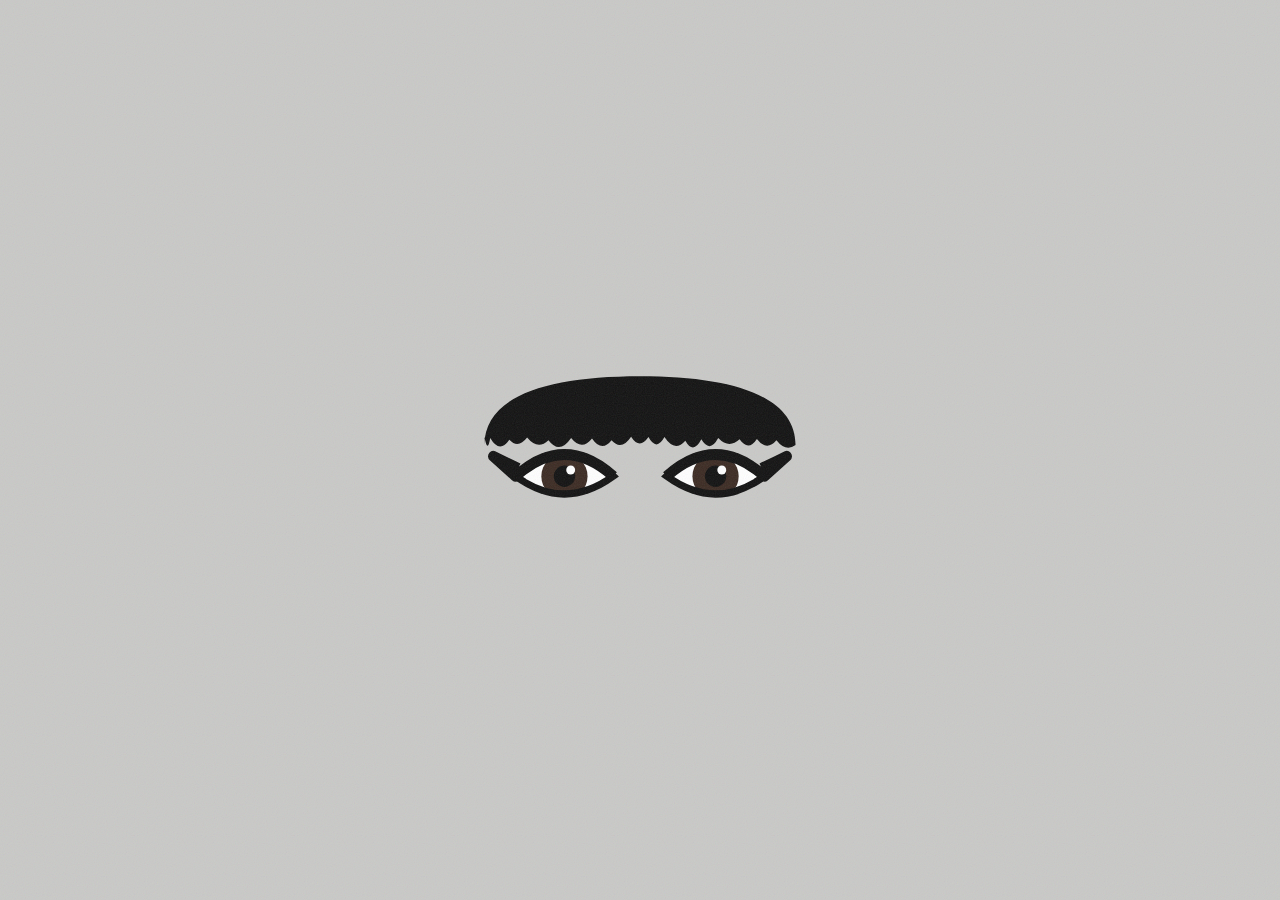
==== commit 6e2a6cdc: "Projets : rien ne dépasse sur les côtés du dossier Éventail resserré, et le dos du dossier recadré s" ====
--- a/index.html
+++ b/index.html
@@ -111,7 +111,7 @@
         <!-- le porte-clé dossier en grand : son dos, les fiches glissées
              dedans, puis son rabat avant (même image, découpée) par-dessus -->
         <div class="grand-dossier">
-          <img class="dossier-dos" src="images/porte-cles/dossier.webp" alt="" draggable="false">
+          <div class="dossier-dos"><img src="images/porte-cles/dossier.webp" alt="" draggable="false"></div>
           <ol id="sommaire"></ol>
           <div class="dossier-devant"><img src="images/porte-cles/dossier.webp" alt="" draggable="false"></div>
           <span class="dossier-etiquette" aria-hidden="true">Projets</span>
--- a/css/express.css
+++ b/css/express.css
@@ -227,12 +227,14 @@
 .trousseau-sommaire.ouvert { visibility: visible; }
 .trousseau-sommaire-titre { position: absolute; width: 1px; height: 1px; overflow: hidden; clip-path: inset(50%); white-space: nowrap; }
 .grand-dossier {
-  --hd: min(58vh, 540px);
-  position: absolute; right: 7vw; top: calc(50% - var(--hd) * 0.4);
+  --hd: min(54vh, 520px);
+  position: absolute; left: calc(50% - var(--hd) * 0.468); top: calc(50% - var(--hd) * 0.22);
   height: var(--hd); aspect-ratio: 842 / 900; will-change: transform;
 }
-.dossier-dos, .dossier-devant, .dossier-devant img { position: absolute; inset: 0; width: 100%; height: 100%; user-select: none; -webkit-user-drag: none; }
+.dossier-dos, .dossier-dos img, .dossier-devant, .dossier-devant img { position: absolute; inset: 0; width: 100%; height: 100%; user-select: none; -webkit-user-drag: none; }
 .dossier-dos { filter: drop-shadow(0 calc(var(--hd) * 0.03) calc(var(--hd) * 0.035) rgba(40, 36, 30, 0.28)); }
+/* sans les feuilles dessinées qui dépassent sur les côtés et en bas de l'image */
+.dossier-dos img { clip-path: inset(0 7.6% 2.8% 3.9% round 0 0 4% 4%); }
 .dossier-devant { z-index: 3; pointer-events: none; filter: drop-shadow(0 calc(var(--hd) * -0.006) calc(var(--hd) * 0.012) rgba(40, 36, 30, 0.3)); }
 /* le rabat avant, détouré dans l'image (images/porte-cles/dossier.webp) */
 .dossier-devant img { clip-path: polygon(4.5% 34.5%, 6.5% 32.2%, 42% 32.2%, 45.5% 28%, 49% 25.3%, 89% 24.6%, 91.3% 26.5%, 91.8% 95%, 89% 96.6%, 7% 96.6%, 4.6% 95%); }
@@ -246,29 +248,29 @@
 /* les fiches : tout ce qui dépasse sous le dossier est coupé */
 .grand-dossier ol {
   position: absolute; inset: 0; z-index: 2; list-style: none; margin: 0; padding: 0;
-  /* au-dessus du rabat, rien n'est coupé ; plus bas, seulement l'intérieur du dossier */
-  clip-path: polygon(-100% -100%, 200% -100%, 200% 34%, 93% 34%, 93% 95%, 3% 95%, 3% 34%, -100% 34%);
+  /* rien ne dépasse sur les côtés ni sous le dossier */
+  clip-path: inset(-100% 7.6% 4% 4%);
 }
 .grand-dossier li {
-  position: absolute; bottom: 31%; left: 8%; width: 39%; height: 86%;
+  position: absolute; bottom: 31%; left: 9%; width: 38%; height: 86%;
   pointer-events: auto; will-change: transform;
 }
-.grand-dossier li:nth-child(2) { left: 29%; bottom: 33%; }
-.grand-dossier li:nth-child(3) { left: 50%; }
+.grand-dossier li:nth-child(2) { left: 29.5%; bottom: 41%; } /* plus haute : son nom passe au-dessus des autres */
+.grand-dossier li:nth-child(3) { left: 50%; bottom: 29%; } /* bord droit à 88 % : rien ne dépasse du dossier */
 .grand-dossier li:nth-child(4) { left: 40%; bottom: 35%; }
 .grand-dossier li:hover, .grand-dossier li:focus-within { z-index: 5; }
 .grand-dossier button {
-  --r: -7deg;
+  --r: -2deg;
   display: flex; flex-direction: column; align-items: flex-start; gap: calc(var(--hd) * 0.008);
-  width: 100%; height: 100%; padding: 7% 7% 0; border: 0; border-radius: 3px; cursor: pointer;
+  width: 100%; height: 100%; padding: 10% 9% 0; border: 0; border-radius: 3px; cursor: pointer;
   background: var(--blanc); color: var(--noir); font: inherit; text-align: left;
   box-shadow: 0 1px 0 rgba(0, 0, 0, 0.05), 0 6px 16px rgba(40, 36, 30, 0.16);
   transform-origin: 50% 100%; transform: rotate(var(--r));
   transition: transform 0.45s var(--courbe), box-shadow 0.45s var(--courbe);
   -webkit-tap-highlight-color: transparent;
 }
-.grand-dossier li:nth-child(2) button { --r: -1deg; }
-.grand-dossier li:nth-child(3) button { --r: 7deg; }
+.grand-dossier li:nth-child(2) button { --r: 0deg; }
+.grand-dossier li:nth-child(3) button { --r: 2deg; }
 .grand-dossier li:nth-child(4) button { --r: 3deg; }
 /* au survol, la fiche sort un peu plus du dossier et se redresse */
 .grand-dossier button:hover, .grand-dossier button:focus-visible {
@@ -277,21 +279,15 @@
 }
 .grand-dossier button:focus { outline: none; }
 .grand-dossier button:focus-visible { outline: 2px dashed var(--accent); outline-offset: 4px; }
-.sommaire-num { font-size: calc(var(--hd) * 0.024); font-weight: 500; letter-spacing: 0.16em; color: var(--accent-texte); }
 .sommaire-nom {
   max-width: 100%; font-family: var(--large); font-weight: 800; text-transform: uppercase;
-  font-size: calc(var(--hd) * 0.032); line-height: 1.05; transition: color 0.3s;
+  font-size: calc(var(--hd) * 0.033); line-height: 1.1; transition: color 0.3s;
 }
 .grand-dossier button:hover .sommaire-nom { color: var(--accent); }
-.sommaire-info { font-size: calc(var(--hd) * 0.019); letter-spacing: 0.12em; text-transform: uppercase; color: var(--gris); }
-.fiche-image {
-  order: 3; display: block; width: 100%; aspect-ratio: 4 / 3; margin-top: 4%;
-  object-fit: cover; object-position: top; border-radius: 2px; background: var(--panneau);
-}
-.grand-dossier .sommaire-info { order: 4; }
-/* le trousseau se pousse à gauche pour laisser la place au dossier */
-.trousseau-scene { transition: transform 0.9s var(--courbe), opacity 0.5s; }
-.fiches-ouvertes .trousseau-scene { transform: translateX(-22vw); }
+/* les autres porte-clés sont tombés ; le petit dossier, devenu grand, est caché */
+.breloque.en-grand { visibility: hidden; }
+/* et le crochet, l'anneau et les chaînes s'effacent : il ne reste que le dossier */
+.fiches-ouvertes .trousseau-scene { opacity: 0; pointer-events: none; transition: opacity 0.5s 0.2s; }
 .fiches-ouvertes .trousseau-legende { opacity: 0; }
 .trousseau-legende { transition: opacity 0.3s; }
 
@@ -331,7 +327,7 @@
   .volet-cote.ouvert > * { pointer-events: auto; }
 }
 .volet-cote.ouvert { transform: none; }
-.trousseau-scene { transition: transform 0.9s var(--courbe); }
+.trousseau-scene { transition: transform 0.9s var(--courbe), opacity 0.5s; }
 .trousseau-de-cote .trousseau-scene { transform: translateX(-28vw); } /* centré dans la place laissée à gauche du volet (0 à 44vw) */
 .trousseau-de-cote .trousseau-legende, .trousseau-de-cote .trousseau-sommaire { opacity: 0; visibility: hidden; }
 .breloque.decroche { pointer-events: none; }
@@ -554,11 +550,9 @@
   /* trousseau : le sommaire passe sous la légende */
   .trousseau-scene { bottom: 22%; }
   .trousseau-legende { bottom: 13%; }
-  /* au téléphone : le trousseau reste en place et s'efface un peu, le grand
-     dossier se pose au milieu, au-dessus du menu (100svh - 150px) */
-  .fiches-ouvertes .trousseau-scene { transform: none; opacity: 0.25; }
-  .grand-dossier { --hd: min(40svh, 78vw); right: auto; top: auto; left: calc(50% - var(--hd) * 0.468); bottom: 165px; }
-  .sommaire-info { display: none; }
+  /* au téléphone : le grand dossier se pose au milieu, au-dessus du menu
+     (100svh - 150px) */
+  .grand-dossier { --hd: min(44svh, 82vw); right: auto; top: auto; left: calc(50% - var(--hd) * 0.468); bottom: 165px; }
 }
 
 
